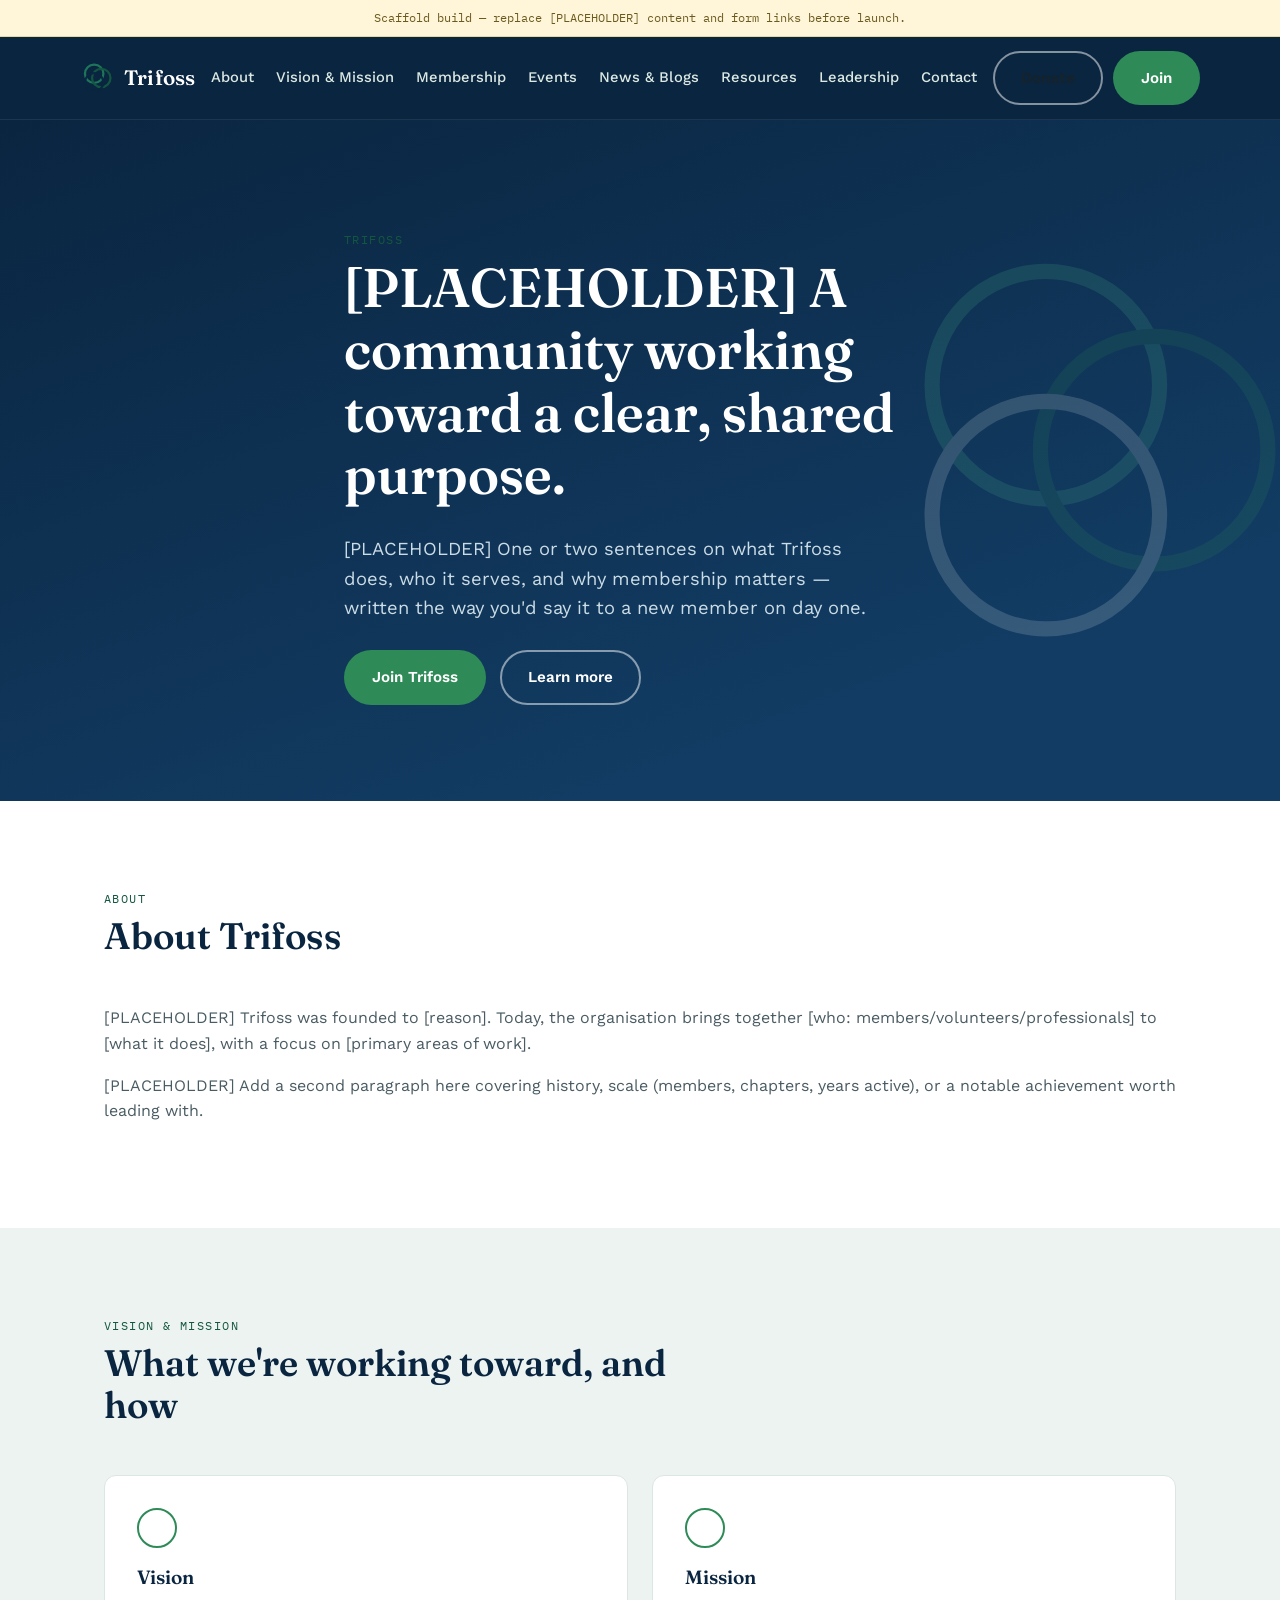
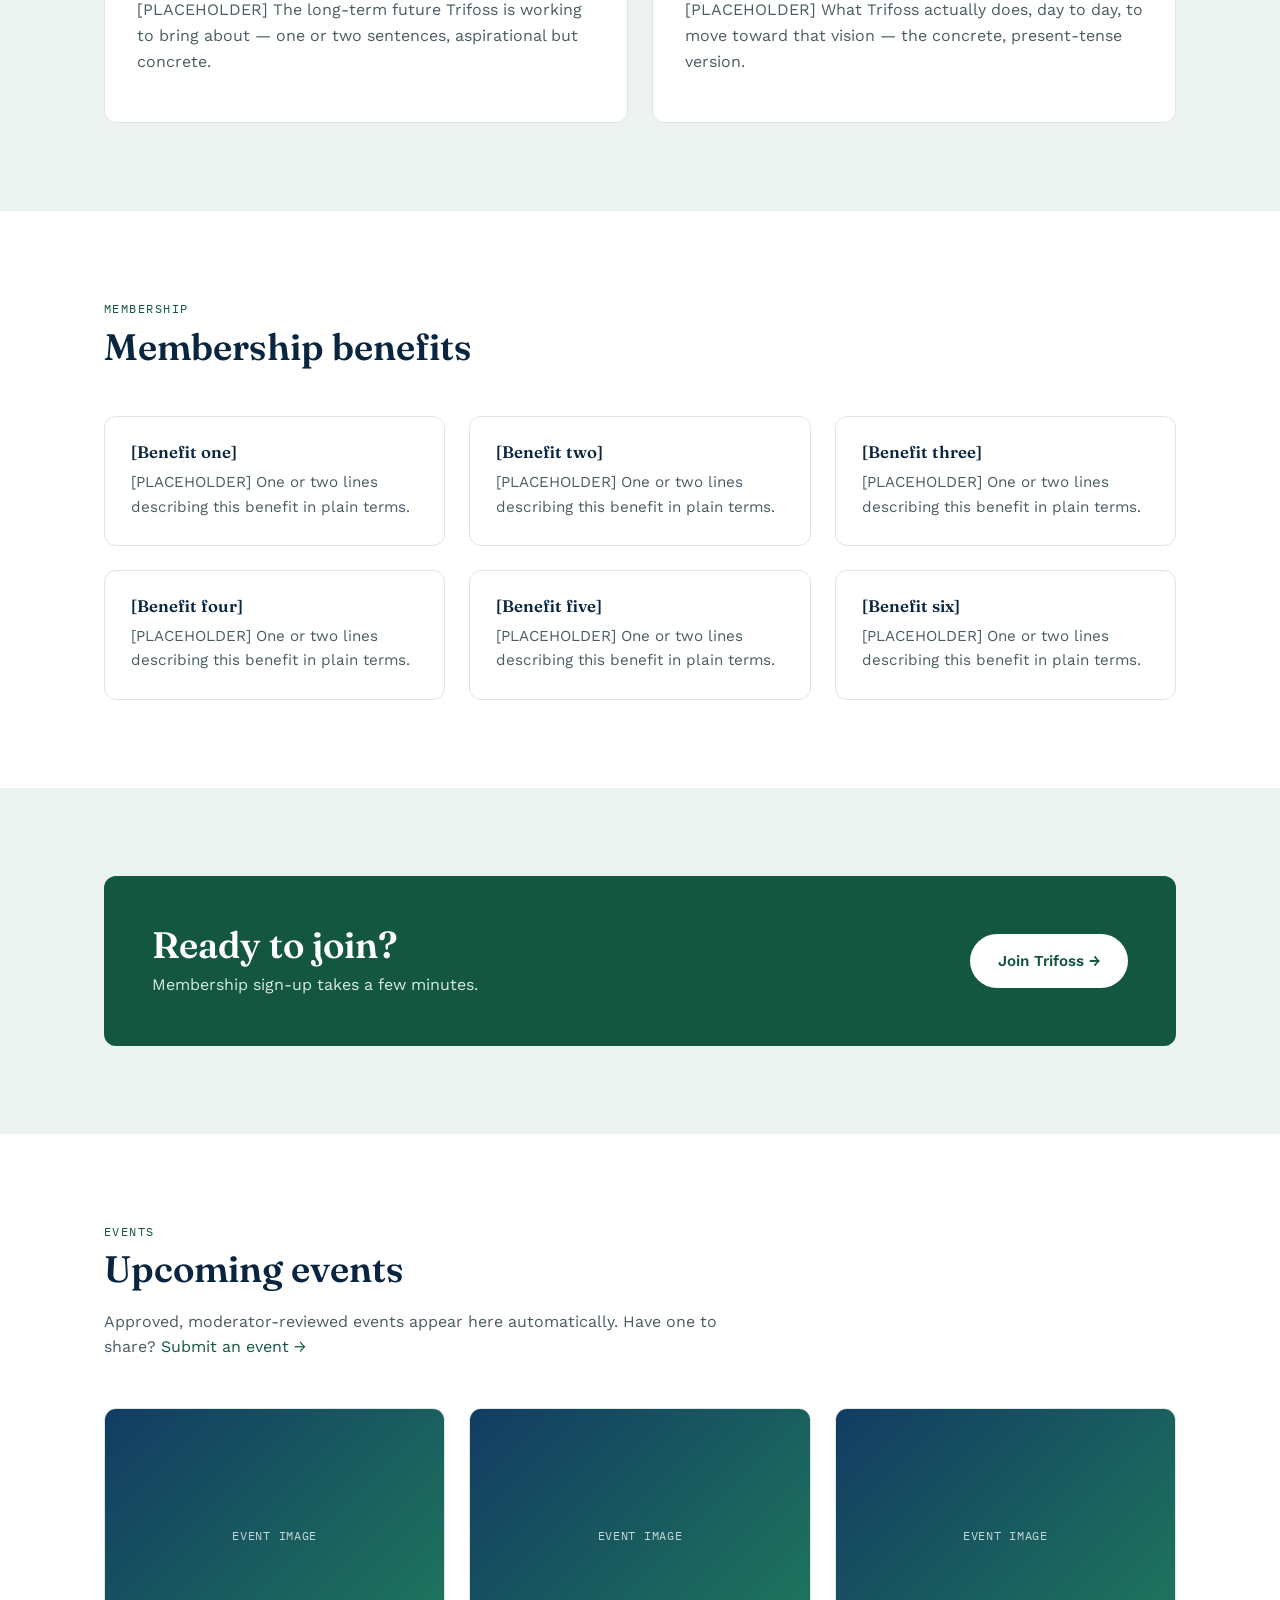
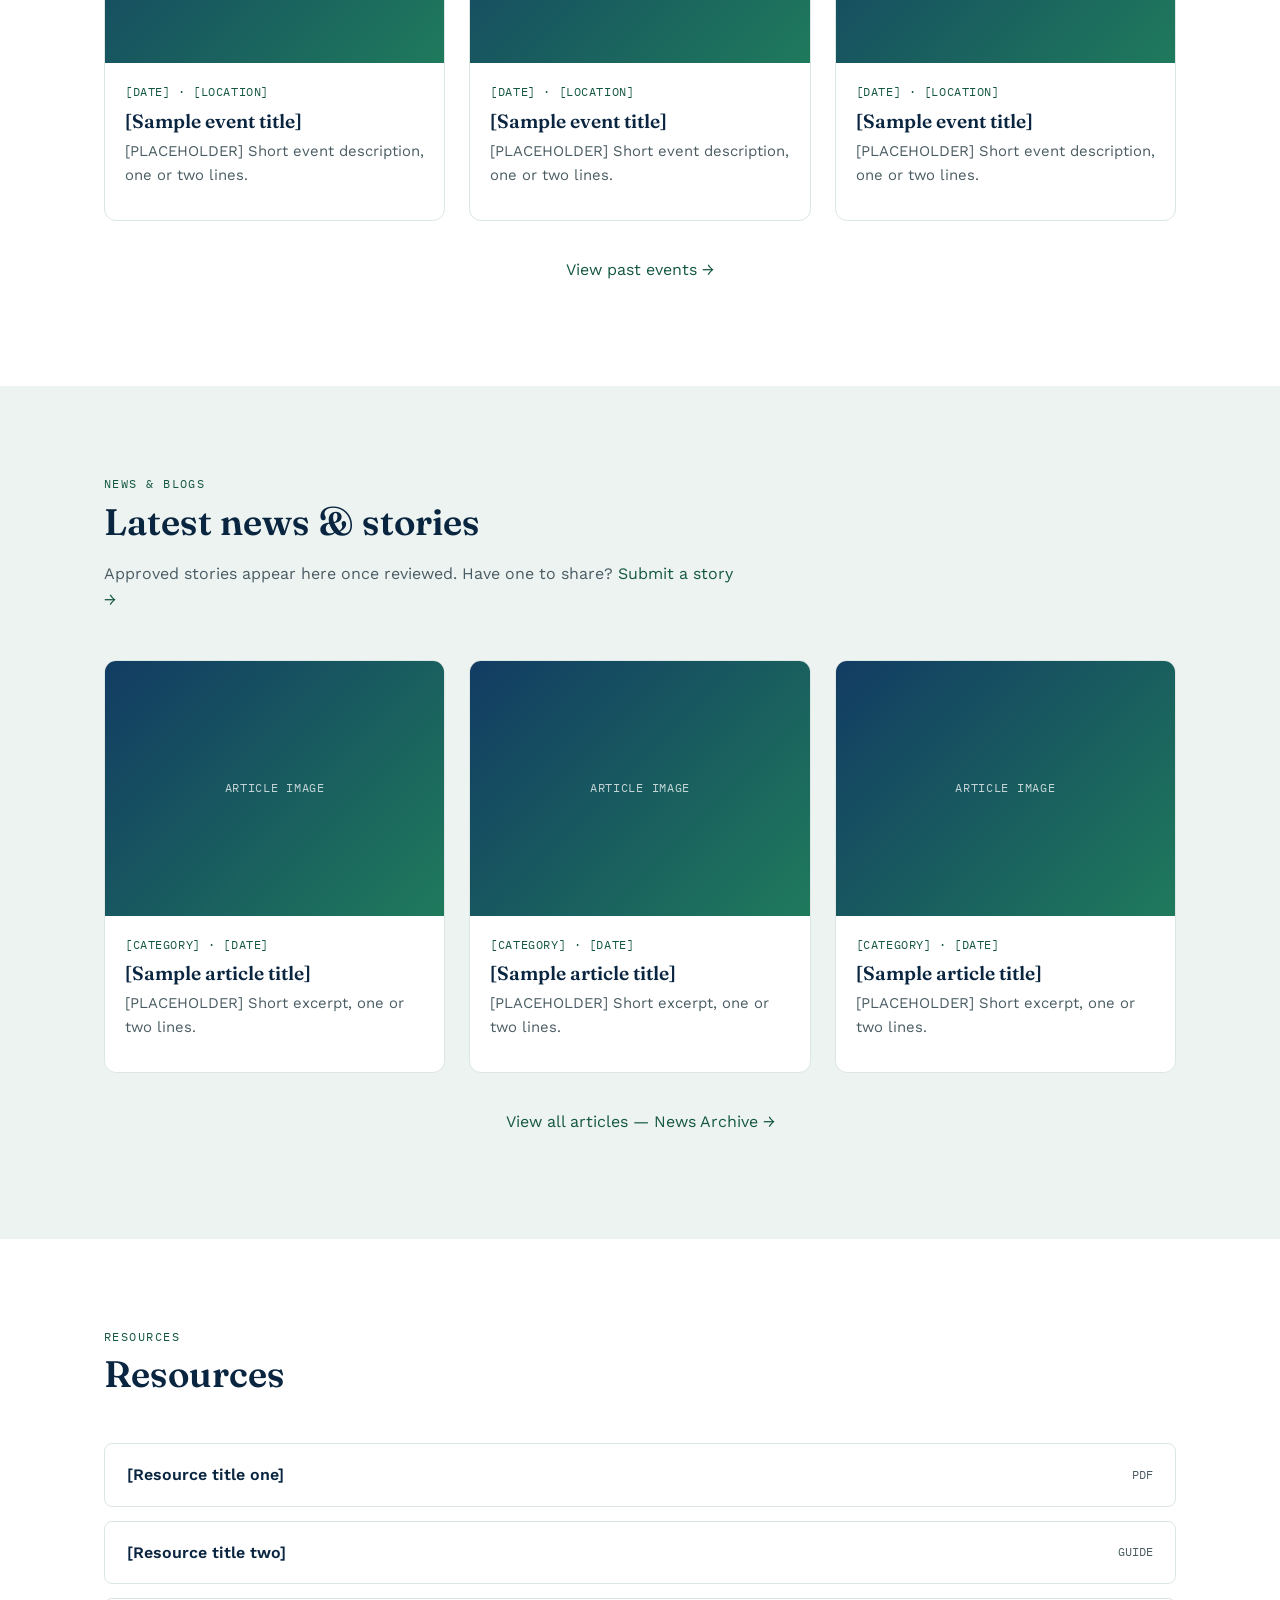
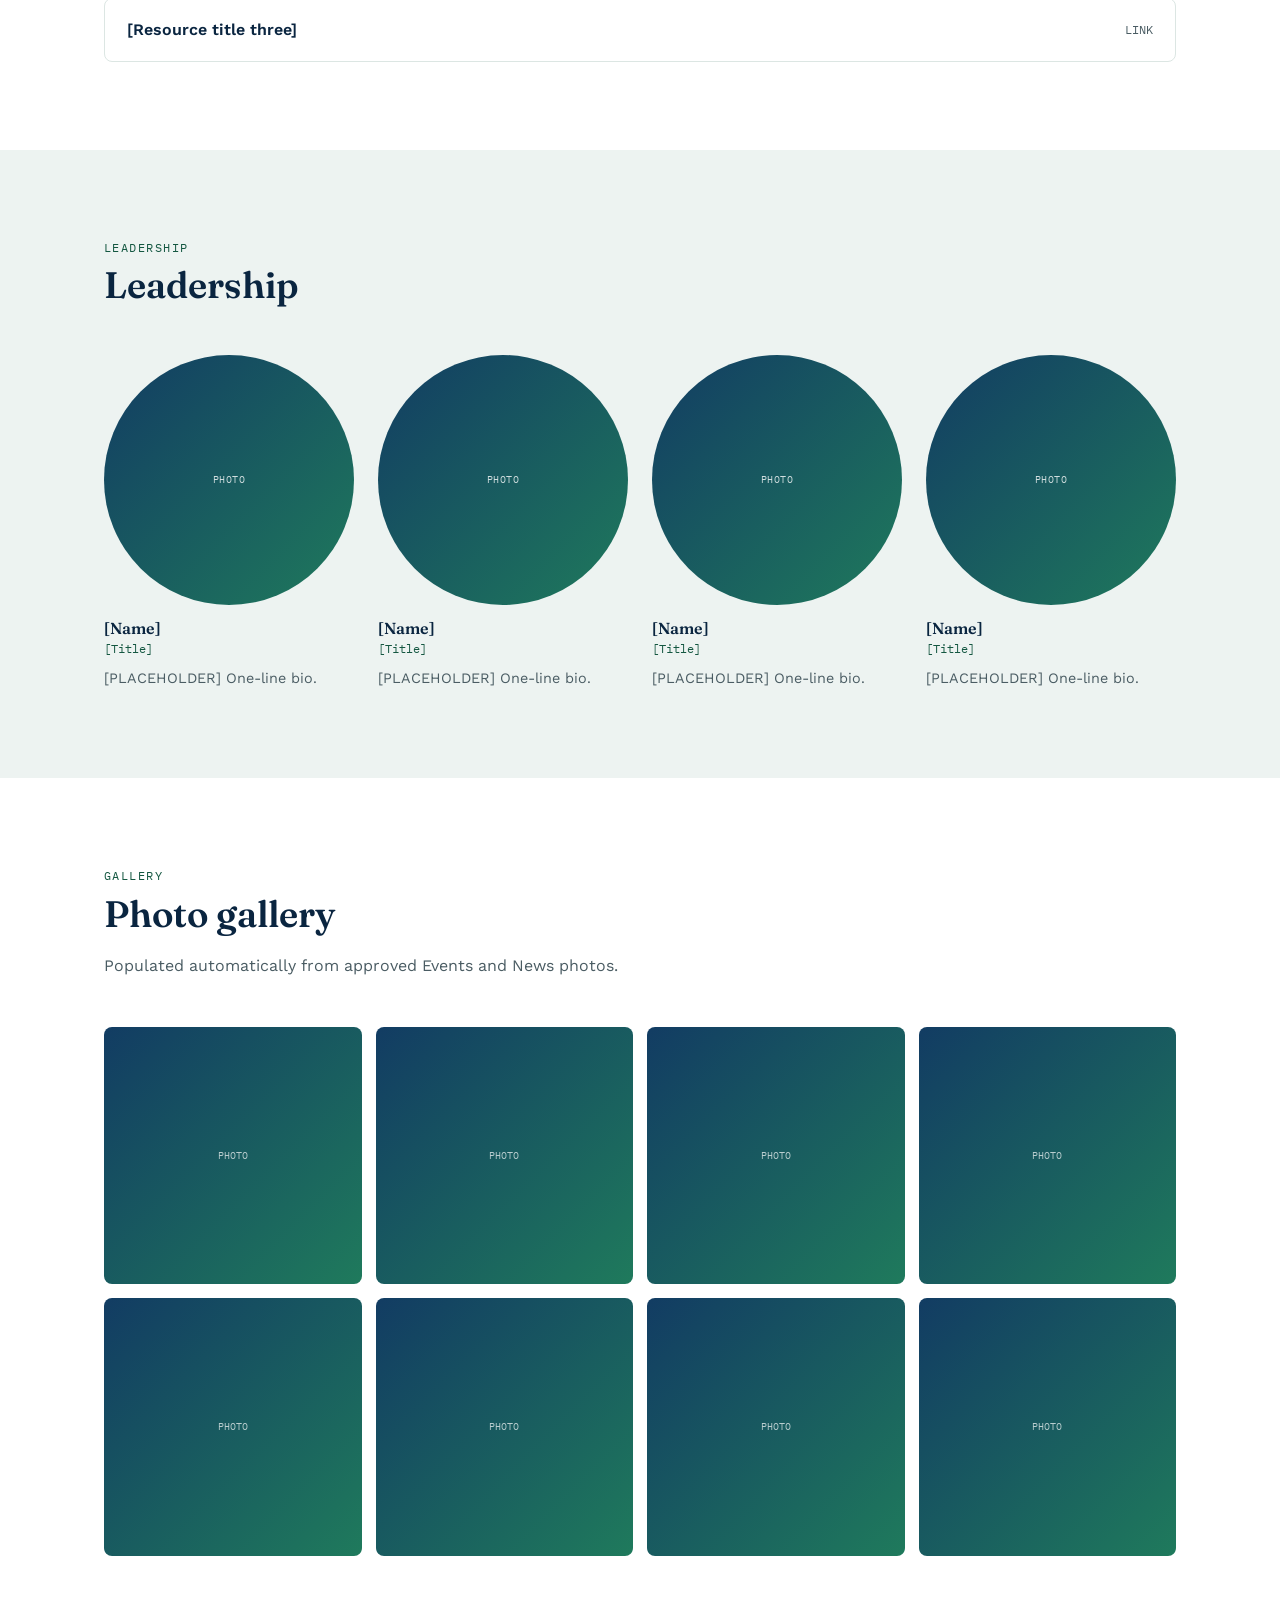
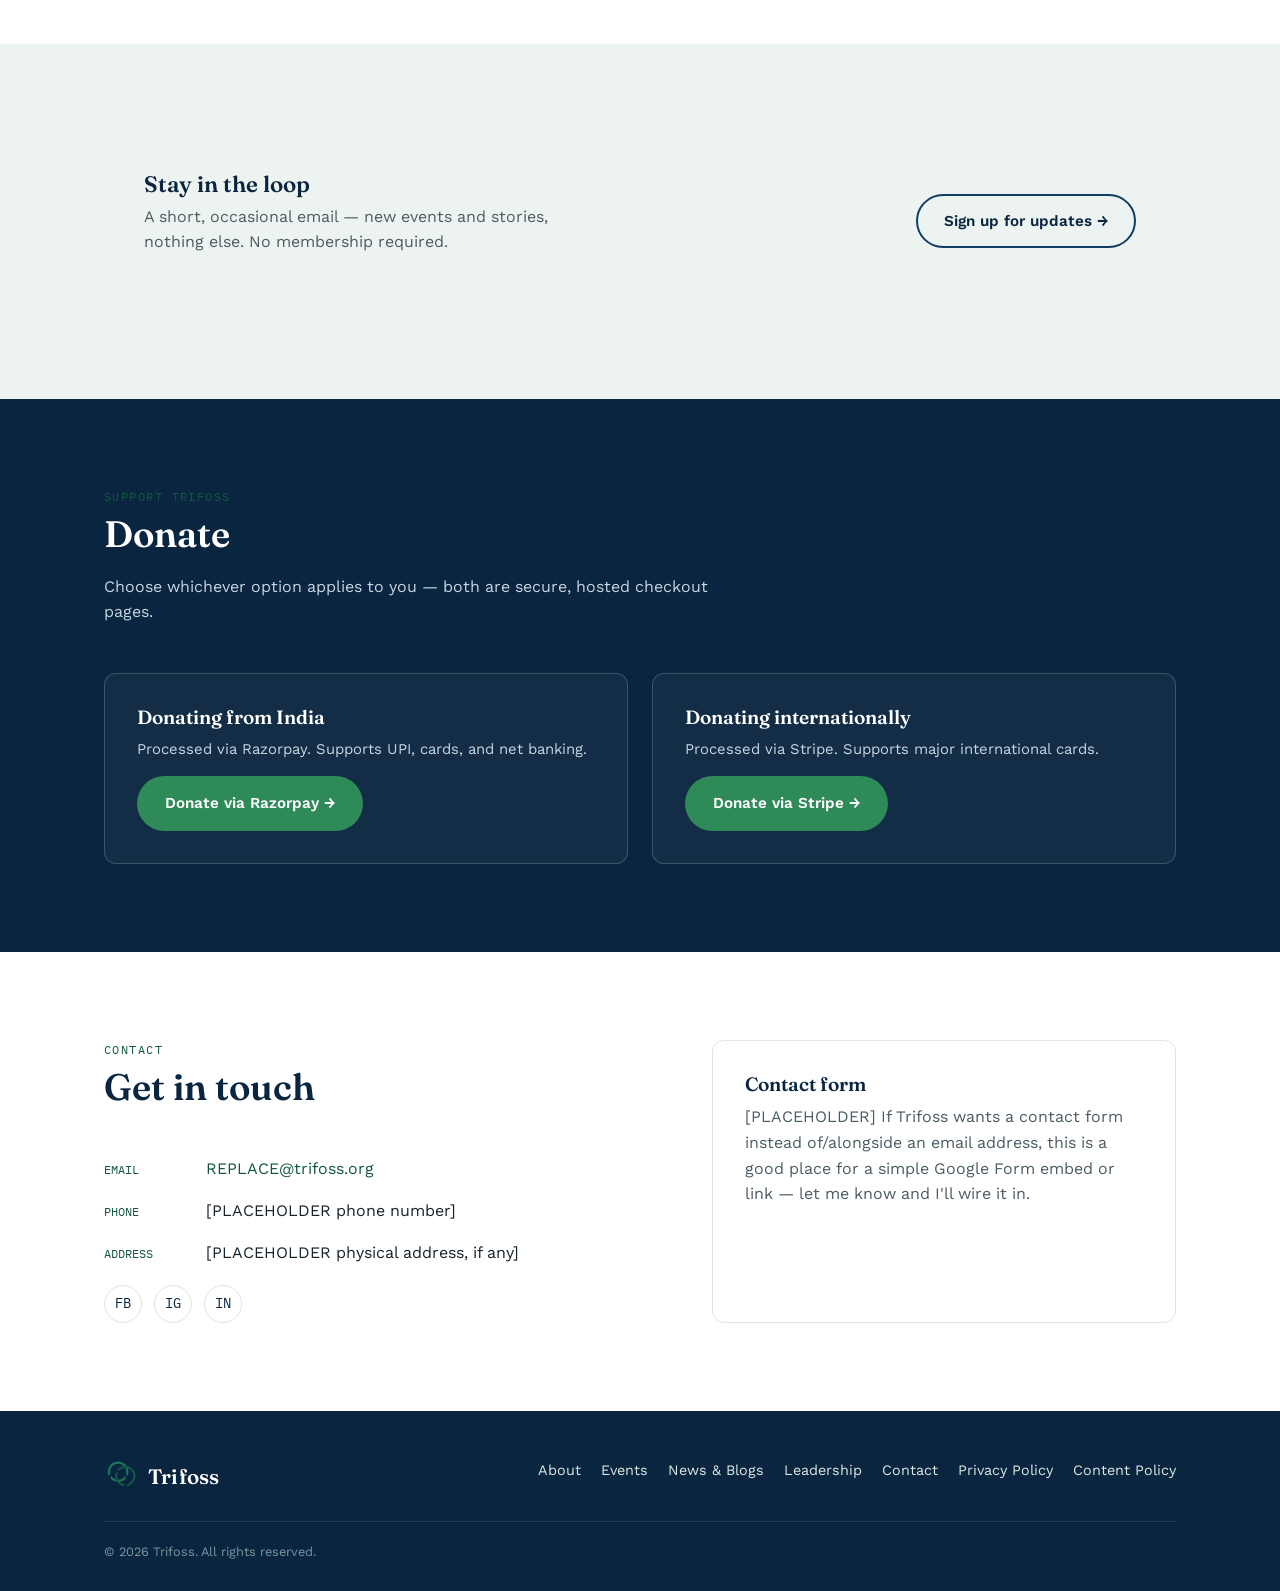
==== index.html @ d10b6954 "Wire up real Google Form links for Join/Events/News/Newsletter The four Forms and their backing Shee" ====
<!DOCTYPE html>
<html lang="en">
<head>
<meta charset="UTF-8">
<meta name="viewport" content="width=device-width, initial-scale=1.0">
<title>Trifoss — Home</title>
<meta name="description" content="Trifoss is a member-driven organisation working toward [PLACEHOLDER: one-line mission summary]. Join, attend events, and get involved.">

<link rel="icon" type="image/svg+xml" href="assets/images/favicon.svg">
<link rel="preconnect" href="https://fonts.googleapis.com">
<link rel="preconnect" href="https://fonts.gstatic.com" crossorigin>
<link href="https://fonts.googleapis.com/css2?family=Fraunces:wght@400;600;700&family=Work+Sans:wght@400;500;600;700&family=IBM+Plex+Mono:wght@400;500&display=swap" rel="stylesheet">
<link rel="stylesheet" href="assets/css/styles.css">
</head>
<body>

<!-- This banner is only here during setup so editors can find the site quickly.
     Delete this <div> once real content/links replace the placeholders below. -->
<div class="build-note">Scaffold build — replace [PLACEHOLDER] content and form links before launch.</div>

<header class="site-header">
  <div class="wrap nav-inner">
    <a class="brand" href="#top">
      <img src="assets/images/logo.svg" alt="Trifoss emblem">
      <span>Trifoss</span>
    </a>

    <nav class="primary-nav" aria-label="Primary">
      <a href="#about">About</a>
      <a href="#vision-mission">Vision &amp; Mission</a>
      <a href="#benefits">Membership</a>
      <a href="#events">Events</a>
      <a href="#news">News &amp; Blogs</a>
      <a href="#resources">Resources</a>
      <a href="#leadership">Leadership</a>
      <a href="#contact">Contact</a>
    </nav>

    <div class="nav-ctas">
      <a class="btn btn-ghost" href="#donate">Donate</a>
      <!-- TODO: replace with real Google Form ABC1 link -->
      <a class="btn btn-primary" href="https://docs.google.com/forms/d/e/1FAIpQLScaWC2ee8tPj2reZBmIT4e-wrBkne_exa68A2llbVoh8Q8fHA/viewform" target="_blank" rel="noopener">Join</a>
      <button class="nav-toggle" aria-label="Toggle menu" aria-expanded="false">&#9776;</button>
    </div>
  </div>
</header>

<main id="top">

  <!-- ================= HERO ================= -->
  <section class="hero">
    <svg class="hero-emblem" viewBox="0 0 48 48" xmlns="http://www.w3.org/2000/svg">
      <circle cx="19" cy="17" r="10.5" fill="none" stroke="#4FBF8B" stroke-width="1.4"/>
      <circle cx="29" cy="23" r="10.5" fill="none" stroke="#2E8B57" stroke-width="1.4"/>
      <circle cx="19" cy="29" r="10.5" fill="none" stroke="#EDF3F1" stroke-width="1.4"/>
    </svg>
    <div class="wrap hero-inner">
      <span class="eyebrow">Trifoss</span>
      <!-- TODO: replace with real mission-driven headline -->
      <h1>[PLACEHOLDER] A community working toward a clear, shared purpose.</h1>
      <p class="lede">[PLACEHOLDER] One or two sentences on what Trifoss does, who it serves, and why membership matters — written the way you'd say it to a new member on day one.</p>
      <div class="hero-ctas">
        <a class="btn btn-primary" href="https://docs.google.com/forms/d/e/1FAIpQLScaWC2ee8tPj2reZBmIT4e-wrBkne_exa68A2llbVoh8Q8fHA/viewform" target="_blank" rel="noopener">Join Trifoss</a>
        <a class="btn btn-ghost" href="#about">Learn more</a>
      </div>
    </div>
  </section>

  <!-- ================= ABOUT ================= -->
  <section id="about">
    <div class="wrap">
      <div class="section-head">
        <span class="eyebrow">About</span>
        <h2>About Trifoss</h2>
      </div>
      <!-- TODO: replace with real About copy (2–4 paragraphs) -->
      <p>[PLACEHOLDER] Trifoss was founded to [reason]. Today, the organisation brings together [who: members/volunteers/professionals] to [what it does], with a focus on [primary areas of work].</p>
      <p>[PLACEHOLDER] Add a second paragraph here covering history, scale (members, chapters, years active), or a notable achievement worth leading with.</p>
    </div>
  </section>

  <!-- ================= VISION & MISSION ================= -->
  <section id="vision-mission" class="tone-mist">
    <div class="wrap">
      <div class="section-head">
        <span class="eyebrow">Vision &amp; Mission</span>
        <h2>What we're working toward, and how</h2>
      </div>
      <div class="split-cards">
        <div class="card">
          <div class="card-mark"></div>
          <h3>Vision</h3>
          <!-- TODO: replace with real vision statement -->
          <p>[PLACEHOLDER] The long-term future Trifoss is working to bring about — one or two sentences, aspirational but concrete.</p>
        </div>
        <div class="card">
          <div class="card-mark"></div>
          <h3>Mission</h3>
          <!-- TODO: replace with real mission statement -->
          <p>[PLACEHOLDER] What Trifoss actually does, day to day, to move toward that vision — the concrete, present-tense version.</p>
        </div>
      </div>
    </div>
  </section>

  <!-- ================= MEMBERSHIP BENEFITS ================= -->
  <section id="benefits">
    <div class="wrap">
      <div class="section-head">
        <span class="eyebrow">Membership</span>
        <h2>Membership benefits</h2>
      </div>
      <!-- TODO: replace these four with the org's real benefits -->
      <div class="benefits-grid">
        <div class="benefit-item">
          <h3>[Benefit one]</h3>
          <p>[PLACEHOLDER] One or two lines describing this benefit in plain terms.</p>
        </div>
        <div class="benefit-item">
          <h3>[Benefit two]</h3>
          <p>[PLACEHOLDER] One or two lines describing this benefit in plain terms.</p>
        </div>
        <div class="benefit-item">
          <h3>[Benefit three]</h3>
          <p>[PLACEHOLDER] One or two lines describing this benefit in plain terms.</p>
        </div>
        <div class="benefit-item">
          <h3>[Benefit four]</h3>
          <p>[PLACEHOLDER] One or two lines describing this benefit in plain terms.</p>
        </div>
        <div class="benefit-item">
          <h3>[Benefit five]</h3>
          <p>[PLACEHOLDER] One or two lines describing this benefit in plain terms.</p>
        </div>
        <div class="benefit-item">
          <h3>[Benefit six]</h3>
          <p>[PLACEHOLDER] One or two lines describing this benefit in plain terms.</p>
        </div>
      </div>
    </div>
  </section>

  <!-- ================= JOIN BANNER ================= -->
  <section class="tone-mist">
    <div class="wrap">
      <div class="join-banner">
        <div>
          <h2>Ready to join?</h2>
          <p>Membership sign-up takes a few minutes.</p>
        </div>
        <!-- TODO: replace with real Google Form ABC1 link -->
        <a class="btn btn-primary" href="https://docs.google.com/forms/d/e/1FAIpQLScaWC2ee8tPj2reZBmIT4e-wrBkne_exa68A2llbVoh8Q8fHA/viewform" target="_blank" rel="noopener">Join Trifoss →</a>
      </div>
    </div>
  </section>

  <!-- ================= EVENTS ================= -->
  <section id="events">
    <div class="wrap">
      <div class="section-head">
        <span class="eyebrow">Events</span>
        <h2>Upcoming events</h2>
        <p>Approved, moderator-reviewed events appear here automatically. Have one to share?
          <!-- TODO: replace with real Google Form ABC2 link -->
          <a href="https://docs.google.com/forms/d/e/1FAIpQLSeHAcuIgdaCUx2pg2HE9Y5-T2iT-zu6yn7jvXffrV--PZ3Wzw/viewform" target="_blank" rel="noopener">Submit an event →</a>
        </p>
      </div>

      <!-- These three tiles are placeholders. Once the moderation + build pipeline is live,
           this grid will be generated automatically from approved Sheet rows. -->
      <div class="card-grid">
        <article class="tile">
          <div class="tile-image">Event image</div>
          <div class="tile-body">
            <span class="tile-meta">[Date] · [Location]</span>
            <h3>[Sample event title]</h3>
            <p>[PLACEHOLDER] Short event description, one or two lines.</p>
          </div>
        </article>
        <article class="tile">
          <div class="tile-image">Event image</div>
          <div class="tile-body">
            <span class="tile-meta">[Date] · [Location]</span>
            <h3>[Sample event title]</h3>
            <p>[PLACEHOLDER] Short event description, one or two lines.</p>
          </div>
        </article>
        <article class="tile">
          <div class="tile-image">Event image</div>
          <div class="tile-body">
            <span class="tile-meta">[Date] · [Location]</span>
            <h3>[Sample event title]</h3>
            <p>[PLACEHOLDER] Short event description, one or two lines.</p>
          </div>
        </article>
      </div>

      <p class="section-footer-link" style="text-align: center;">
        <!-- TODO: this link becomes real once the build pipeline generates the archive page -->
        <a href="events/past-events.html">View past events →</a>
      </p>
    </div>
  </section>

  <!-- ================= NEWS & BLOGS ================= -->
  <section id="news" class="tone-mist">
    <div class="wrap">
      <div class="section-head">
        <span class="eyebrow">News &amp; Blogs</span>
        <h2>Latest news &amp; stories</h2>
        <p>Approved stories appear here once reviewed. Have one to share?
          <!-- TODO: replace with real Google Form ABC3 link -->
          <a href="https://docs.google.com/forms/d/e/1FAIpQLSeixN8uPAdDhEbSgLF8y0JpcAUPTpKf6lKBY6-9jUWh1yEDoA/viewform" target="_blank" rel="noopener">Submit a story →</a>
        </p>
      </div>

      <!-- Placeholder tiles — generated automatically once the build pipeline is live. -->
      <div class="card-grid">
        <article class="tile">
          <div class="tile-image">Article image</div>
          <div class="tile-body">
            <span class="tile-meta">[Category] · [Date]</span>
            <h3>[Sample article title]</h3>
            <p>[PLACEHOLDER] Short excerpt, one or two lines.</p>
          </div>
        </article>
        <article class="tile">
          <div class="tile-image">Article image</div>
          <div class="tile-body">
            <span class="tile-meta">[Category] · [Date]</span>
            <h3>[Sample article title]</h3>
            <p>[PLACEHOLDER] Short excerpt, one or two lines.</p>
          </div>
        </article>
        <article class="tile">
          <div class="tile-image">Article image</div>
          <div class="tile-body">
            <span class="tile-meta">[Category] · [Date]</span>
            <h3>[Sample article title]</h3>
            <p>[PLACEHOLDER] Short excerpt, one or two lines.</p>
          </div>
        </article>
      </div>

      <p class="section-footer-link" style="text-align: center;">
        <!-- TODO: this link becomes real once the build pipeline generates the archive page -->
        <a href="news/archive.html">View all articles — News Archive →</a>
      </p>
    </div>
  </section>

  <!-- ================= RESOURCES ================= -->
  <section id="resources">
    <div class="wrap">
      <div class="section-head">
        <span class="eyebrow">Resources</span>
        <h2>Resources</h2>
      </div>
      <!-- TODO: replace with real resource links/files -->
      <ul class="resource-list">
        <li><span class="r-title">[Resource title one]</span><span class="r-type">PDF</span></li>
        <li><span class="r-title">[Resource title two]</span><span class="r-type">Guide</span></li>
        <li><span class="r-title">[Resource title three]</span><span class="r-type">Link</span></li>
      </ul>
    </div>
  </section>

  <!-- ================= LEADERSHIP ================= -->
  <section id="leadership" class="tone-mist">
    <div class="wrap">
      <div class="section-head">
        <span class="eyebrow">Leadership</span>
        <h2>Leadership</h2>
      </div>
      <!-- TODO: replace with real names, titles, bios, photos -->
      <div class="people-grid">
        <div class="person">
          <div class="person-photo">Photo</div>
          <h3>[Name]</h3>
          <span class="role">[Title]</span>
          <p>[PLACEHOLDER] One-line bio.</p>
        </div>
        <div class="person">
          <div class="person-photo">Photo</div>
          <h3>[Name]</h3>
          <span class="role">[Title]</span>
          <p>[PLACEHOLDER] One-line bio.</p>
        </div>
        <div class="person">
          <div class="person-photo">Photo</div>
          <h3>[Name]</h3>
          <span class="role">[Title]</span>
          <p>[PLACEHOLDER] One-line bio.</p>
        </div>
        <div class="person">
          <div class="person-photo">Photo</div>
          <h3>[Name]</h3>
          <span class="role">[Title]</span>
          <p>[PLACEHOLDER] One-line bio.</p>
        </div>
      </div>
    </div>
  </section>

  <!-- ================= GALLERY ================= -->
  <section id="gallery">
    <div class="wrap">
      <div class="section-head">
        <span class="eyebrow">Gallery</span>
        <h2>Photo gallery</h2>
        <p>Populated automatically from approved Events and News photos.</p>
      </div>
      <div class="gallery-grid">
        <div class="gallery-tile">Photo</div>
        <div class="gallery-tile">Photo</div>
        <div class="gallery-tile">Photo</div>
        <div class="gallery-tile">Photo</div>
        <div class="gallery-tile">Photo</div>
        <div class="gallery-tile">Photo</div>
        <div class="gallery-tile">Photo</div>
        <div class="gallery-tile">Photo</div>
      </div>
    </div>
  </section>

  <!-- ================= NEWSLETTER ================= -->
  <section class="tone-mist">
    <div class="wrap">
      <div class="newsletter-box">
        <div class="copy">
          <h2>Stay in the loop</h2>
          <p>A short, occasional email — new events and stories, nothing else. No membership required.</p>
        </div>
        <!-- TODO: replace with real newsletter Google Form link -->
        <a class="btn btn-outline-dark" href="https://docs.google.com/forms/d/e/1FAIpQLSegAnQApPgpfEfUcz9GwnuCAS2nMnRDVjIbdOLnEpG_M0UoZg/viewform" target="_blank" rel="noopener">Sign up for updates →</a>
      </div>
    </div>
  </section>

  <!-- ================= DONATE ================= -->
  <section id="donate" class="tone-navy">
    <div class="wrap">
      <div class="section-head">
        <span class="eyebrow">Support Trifoss</span>
        <h2>Donate</h2>
        <p>Choose whichever option applies to you — both are secure, hosted checkout pages.</p>
      </div>
      <div class="donate-grid">
        <div class="donate-card">
          <h3>Donating from India</h3>
          <p>Processed via Razorpay. Supports UPI, cards, and net banking.</p>
          <!-- TODO: replace with real Razorpay payment page link -->
          <a class="btn btn-primary" href="#" >Donate via Razorpay →</a>
        </div>
        <div class="donate-card">
          <h3>Donating internationally</h3>
          <p>Processed via Stripe. Supports major international cards.</p>
          <!-- TODO: replace with real Stripe payment link -->
          <a class="btn btn-primary" href="#">Donate via Stripe →</a>
        </div>
      </div>
    </div>
  </section>

  <!-- ================= CONTACT ================= -->
  <section id="contact">
    <div class="wrap contact-grid">
      <div>
        <div class="section-head">
          <span class="eyebrow">Contact</span>
          <h2>Get in touch</h2>
        </div>
        <ul class="contact-list">
          <li><span class="label">Email</span><a href="mailto:REPLACE@trifoss.org">REPLACE@trifoss.org</a></li>
          <li><span class="label">Phone</span><span>[PLACEHOLDER phone number]</span></li>
          <li><span class="label">Address</span><span>[PLACEHOLDER physical address, if any]</span></li>
        </ul>
        <div class="social-row">
          <!-- TODO: replace # with real social links -->
          <a href="#" aria-label="Facebook">FB</a>
          <a href="#" aria-label="Instagram">IG</a>
          <a href="#" aria-label="LinkedIn">IN</a>
        </div>
      </div>
      <div class="card">
        <h3>Contact form</h3>
        <p>[PLACEHOLDER] If Trifoss wants a contact form instead of/alongside an email address, this is a good place for a simple Google Form embed or link — let me know and I'll wire it in.</p>
      </div>
    </div>
  </section>

</main>

<footer class="site-footer">
  <div class="wrap">
    <div class="footer-grid">
      <div class="brand">
        <img src="assets/images/logo.svg" alt="Trifoss emblem">
        <span>Trifoss</span>
      </div>
      <div class="footer-links">
        <a href="#about">About</a>
        <a href="#events">Events</a>
        <a href="#news">News &amp; Blogs</a>
        <a href="#leadership">Leadership</a>
        <a href="#contact">Contact</a>
        <a href="privacy-policy.html">Privacy Policy</a>
        <a href="content-policy.html">Content Policy</a>
      </div>
    </div>
    <div class="footer-bottom">
      &copy; <span id="year"></span> Trifoss. All rights reserved.
    </div>
  </div>
</footer>

<script src="assets/js/main.js"></script>
<script>document.getElementById('year').textContent = new Date().getFullYear();</script>
</body>
</html>
---- assets/css/styles.css ----
/* =========================================================
   TRIFOSS — DESIGN TOKENS
   Palette: darker blues + sea green, per brand direction.
   Display face: Fraunces (serif, used with restraint)
   Body face: Work Sans
   Utility/meta face: IBM Plex Mono (dates, categories, labels)
   ========================================================= */

:root {
  /* Color */
  --navy-deep: #0A2540;
  --navy-mid: #123C63;
  --navy-line: #1E4E7A;
  --sea-green: #1F7A5C;
  --sea-green-bright: #2E8B57;
  --sea-green-deep: #145741;
  --mist: #EDF3F1;
  --paper: #FFFFFF;
  --ink: #16232A;
  --ink-soft: #4A5C63;
  --line: #DCE6E3;

  /* Type */
  --font-display: "Fraunces", Georgia, serif;
  --font-body: "Work Sans", -apple-system, BlinkMacSystemFont, "Segoe UI", sans-serif;
  --font-mono: "IBM Plex Mono", ui-monospace, Menlo, monospace;

  /* Layout */
  --max-width: 1120px;
  --radius: 12px;
  --radius-sm: 8px;
  --gap: 24px;
}

* { box-sizing: border-box; }
html { scroll-behavior: smooth; }
@media (prefers-reduced-motion: reduce) {
  html { scroll-behavior: auto; }
  * { animation: none !important; transition: none !important; }
}

body {
  margin: 0;
  font-family: var(--font-body);
  color: var(--ink);
  background: var(--paper);
  line-height: 1.6;
  font-size: 16px;
}

h1, h2, h3 {
  font-family: var(--font-display);
  font-weight: 600;
  line-height: 1.15;
  margin: 0 0 0.5em;
  color: var(--navy-deep);
}

h1 { font-size: clamp(2.2rem, 5vw, 3.4rem); }
h2 { font-size: clamp(1.6rem, 3.2vw, 2.3rem); }
h3 { font-size: 1.2rem; }

p { margin: 0 0 1em; color: var(--ink-soft); }

a { color: var(--sea-green-deep); text-decoration: none; }
a:hover { text-decoration: underline; }

a:focus-visible,
button:focus-visible,
input:focus-visible,
textarea:focus-visible {
  outline: 3px solid var(--sea-green-bright);
  outline-offset: 2px;
}

.wrap {
  max-width: var(--max-width);
  margin: 0 auto;
  padding: 0 24px;
}

.eyebrow {
  font-family: var(--font-mono);
  font-size: 0.75rem;
  letter-spacing: 0.12em;
  text-transform: uppercase;
  color: var(--sea-green-deep);
  display: block;
  margin-bottom: 0.6em;
}

section { padding: 88px 0; }
section.tone-mist { background: var(--mist); }
section.tone-navy { background: var(--navy-deep); color: var(--mist); }
section.tone-navy h2, section.tone-navy h3 { color: #FFFFFF; }
section.tone-navy p { color: #C7D6E0; }

.section-head { max-width: 640px; margin-bottom: 48px; }

/* Buttons */
.btn {
  display: inline-flex;
  align-items: center;
  gap: 8px;
  padding: 13px 26px;
  border-radius: 999px;
  font-weight: 600;
  font-size: 0.95rem;
  border: 2px solid transparent;
  cursor: pointer;
  transition: transform 0.15s ease, background 0.15s ease;
}
.btn:hover { text-decoration: none; transform: translateY(-1px); }

.btn-primary {
  background: var(--sea-green-bright);
  color: #FFFFFF;
}
.btn-primary:hover { background: var(--sea-green-deep); }

.btn-ghost {
  background: transparent;
  border-color: rgba(255,255,255,0.5);
  color: inherit;
}
.btn-ghost:hover { background: rgba(255,255,255,0.12); }

.btn-outline-dark {
  background: transparent;
  border-color: var(--navy-mid);
  color: var(--navy-deep);
}
.btn-outline-dark:hover { background: var(--navy-deep); color: #fff; }

/* =========================
   HEADER / NAV
   ========================= */
header.site-header {
  position: sticky;
  top: 0;
  z-index: 50;
  background: var(--navy-deep);
  border-bottom: 1px solid rgba(255,255,255,0.08);
}

.nav-inner {
  display: flex;
  align-items: center;
  justify-content: space-between;
  padding: 14px 0;
}

.brand {
  display: flex;
  align-items: center;
  gap: 10px;
  color: #fff;
}
.brand img { width: 34px; height: 34px; display: block; }
.brand span {
  font-family: var(--font-display);
  font-size: 1.3rem;
  font-weight: 600;
  letter-spacing: 0.01em;
}

nav.primary-nav {
  display: flex;
  align-items: center;
  gap: 22px;
}
nav.primary-nav a {
  color: #DCE9E2;
  font-size: 0.92rem;
  font-weight: 500;
}
nav.primary-nav a:hover { color: #fff; }

.nav-ctas { display: flex; gap: 10px; align-items: center; }

.nav-toggle {
  display: none;
  background: none;
  border: none;
  color: #fff;
  font-size: 1.6rem;
  cursor: pointer;
}

@media (max-width: 880px) {
  nav.primary-nav {
    position: absolute;
    top: 100%;
    left: 0;
    right: 0;
    background: var(--navy-mid);
    flex-direction: column;
    align-items: flex-start;
    padding: 18px 24px;
    gap: 14px;
    display: none;
  }
  nav.primary-nav.open { display: flex; }
  .nav-toggle { display: block; }
  .nav-ctas .btn-ghost { display: none; }
}

/* =========================
   HERO
   ========================= */
.hero {
  position: relative;
  background: linear-gradient(160deg, var(--navy-deep) 0%, var(--navy-mid) 78%);
  color: #fff;
  overflow: hidden;
  padding: 110px 0 96px;
}

.hero-emblem {
  position: absolute;
  right: -80px;
  top: 50%;
  transform: translateY(-50%);
  width: 520px;
  height: 520px;
  opacity: 0.16;
  pointer-events: none;
}

.hero-inner { position: relative; max-width: 640px; }
.hero h1 { color: #fff; }
.hero p.lede {
  font-size: 1.15rem;
  color: #CBDCE6;
  max-width: 540px;
}
.hero-ctas { display: flex; gap: 14px; margin-top: 28px; flex-wrap: wrap; }

/* =========================
   VISION / MISSION SPLIT
   ========================= */
.split-cards {
  display: grid;
  grid-template-columns: 1fr 1fr;
  gap: var(--gap);
}
@media (max-width: 720px) { .split-cards { grid-template-columns: 1fr; } }

.card {
  background: var(--paper);
  border: 1px solid var(--line);
  border-radius: var(--radius);
  padding: 32px;
}
section.tone-mist .card { background: #fff; }

.card-mark {
  width: 40px; height: 40px;
  border-radius: 50%;
  border: 2.4px solid var(--sea-green-bright);
  margin-bottom: 18px;
}

/* =========================
   BENEFITS GRID
   ========================= */
.benefits-grid {
  display: grid;
  grid-template-columns: repeat(3, 1fr);
  gap: var(--gap);
}
@media (max-width: 880px) { .benefits-grid { grid-template-columns: repeat(2, 1fr); } }
@media (max-width: 560px) { .benefits-grid { grid-template-columns: 1fr; } }

.benefit-item {
  padding: 26px;
  border-radius: var(--radius);
  background: #fff;
  border: 1px solid var(--line);
}
.benefit-item h3 { margin-bottom: 8px; font-size: 1.05rem; }
.benefit-item p { margin: 0; font-size: 0.95rem; }

/* =========================
   JOIN BANNER
   ========================= */
.join-banner {
  background: var(--sea-green-deep);
  color: #fff;
  border-radius: var(--radius);
  padding: 48px;
  display: flex;
  align-items: center;
  justify-content: space-between;
  gap: 24px;
  flex-wrap: wrap;
}
.join-banner h2 { color: #fff; margin-bottom: 6px; }
.join-banner p { color: #D7ECE2; margin: 0; }
.join-banner .btn-primary { background: #fff; color: var(--sea-green-deep); }
.join-banner .btn-primary:hover { background: var(--mist); }

/* =========================
   CARD GRID (Events / News / Leadership / Gallery)
   ========================= */
.card-grid {
  display: grid;
  grid-template-columns: repeat(3, 1fr);
  gap: var(--gap);
}
@media (max-width: 880px) { .card-grid { grid-template-columns: repeat(2, 1fr); } }
@media (max-width: 560px) { .card-grid { grid-template-columns: 1fr; } }

.tile {
  border-radius: var(--radius);
  overflow: hidden;
  background: #fff;
  border: 1px solid var(--line);
  display: flex;
  flex-direction: column;
}
.tile-image {
  aspect-ratio: 4 / 3;
  background: linear-gradient(135deg, var(--navy-mid), var(--sea-green));
  display: flex;
  align-items: center;
  justify-content: center;
  color: rgba(255,255,255,0.75);
  font-family: var(--font-mono);
  font-size: 0.72rem;
  letter-spacing: 0.06em;
  text-transform: uppercase;
  text-align: center;
  padding: 12px;
}
.tile-body { padding: 20px; }
.tile-meta {
  font-family: var(--font-mono);
  font-size: 0.72rem;
  color: var(--sea-green-deep);
  letter-spacing: 0.05em;
  text-transform: uppercase;
  margin-bottom: 8px;
  display: block;
}
.tile-body h3 { margin-bottom: 8px; }
.tile-body p { font-size: 0.93rem; margin-bottom: 12px; }

.section-footer-link { margin-top: 36px; }

/* Leadership */
.people-grid {
  display: grid;
  grid-template-columns: repeat(4, 1fr);
  gap: var(--gap);
}
@media (max-width: 880px) { .people-grid { grid-template-columns: repeat(2, 1fr); } }
@media (max-width: 480px) { .people-grid { grid-template-columns: 1fr; } }

.person-photo {
  aspect-ratio: 1;
  border-radius: 50%;
  background: linear-gradient(135deg, var(--navy-mid), var(--sea-green));
  margin-bottom: 14px;
  display: flex;
  align-items: center;
  justify-content: center;
  color: rgba(255,255,255,0.8);
  font-family: var(--font-mono);
  font-size: 0.65rem;
  text-transform: uppercase;
  letter-spacing: 0.05em;
  text-align: center;
  padding: 8px;
}
.person h3 { font-size: 1rem; margin-bottom: 2px; }
.person .role {
  font-family: var(--font-mono);
  font-size: 0.78rem;
  color: var(--sea-green-deep);
  display: block;
  margin-bottom: 8px;
}
.person p { font-size: 0.9rem; margin: 0; }

/* Resources */
.resource-list { list-style: none; padding: 0; margin: 0; display: grid; gap: 14px; }
.resource-list li {
  display: flex;
  align-items: center;
  justify-content: space-between;
  padding: 18px 22px;
  border: 1px solid var(--line);
  border-radius: var(--radius-sm);
  background: #fff;
}
.resource-list .r-title { font-weight: 600; color: var(--navy-deep); }
.resource-list .r-type {
  font-family: var(--font-mono);
  font-size: 0.72rem;
  color: var(--ink-soft);
  text-transform: uppercase;
}

/* Newsletter */
.newsletter-box {
  background: var(--mist);
  border-radius: var(--radius);
  padding: 40px;
  display: flex;
  align-items: center;
  gap: 28px;
  flex-wrap: wrap;
  justify-content: space-between;
}
.newsletter-box .copy { max-width: 420px; }
.newsletter-box h2 { font-size: 1.4rem; margin-bottom: 6px; }

/* Donate */
.donate-grid {
  display: grid;
  grid-template-columns: 1fr 1fr;
  gap: var(--gap);
}
@media (max-width: 720px) { .donate-grid { grid-template-columns: 1fr; } }

.donate-card {
  border-radius: var(--radius);
  padding: 32px;
  border: 1px solid rgba(255,255,255,0.18);
  background: rgba(255,255,255,0.04);
}
.donate-card h3 { color: #fff; }
.donate-card p { color: #C7D6E0; font-size: 0.93rem; }

/* Gallery */
.gallery-grid {
  display: grid;
  grid-template-columns: repeat(4, 1fr);
  gap: 14px;
}
@media (max-width: 720px) { .gallery-grid { grid-template-columns: repeat(2, 1fr); } }
.gallery-tile {
  aspect-ratio: 1;
  border-radius: var(--radius-sm);
  background: linear-gradient(135deg, var(--navy-mid), var(--sea-green));
  display: flex;
  align-items: center;
  justify-content: center;
  color: rgba(255,255,255,0.7);
  font-family: var(--font-mono);
  font-size: 0.62rem;
  text-transform: uppercase;
  text-align: center;
  padding: 6px;
}

/* Contact */
.contact-grid {
  display: grid;
  grid-template-columns: 1.1fr 0.9fr;
  gap: 40px;
}
@media (max-width: 780px) { .contact-grid { grid-template-columns: 1fr; } }

.contact-list { list-style: none; padding: 0; margin: 0; display: grid; gap: 16px; }
.contact-list li { display: flex; gap: 12px; align-items: baseline; }
.contact-list .label {
  font-family: var(--font-mono);
  font-size: 0.72rem;
  text-transform: uppercase;
  color: var(--sea-green-deep);
  min-width: 90px;
}

.social-row { display: flex; gap: 12px; margin-top: 20px; }
.social-row a {
  width: 38px; height: 38px;
  border-radius: 50%;
  border: 1.5px solid var(--line);
  display: flex; align-items: center; justify-content: center;
  color: var(--navy-deep);
  font-size: 0.85rem;
  font-family: var(--font-mono);
}
.social-row a:hover { background: var(--navy-deep); color: #fff; text-decoration: none; }

/* =========================
   FOOTER
   ========================= */
footer.site-footer {
  background: var(--navy-deep);
  color: #B9CBD6;
  padding: 48px 0 28px;
  font-size: 0.9rem;
}
.footer-grid {
  display: flex;
  justify-content: space-between;
  flex-wrap: wrap;
  gap: 24px;
  margin-bottom: 28px;
}
footer.site-footer a { color: #DCE9E2; }
.footer-links { display: flex; gap: 20px; flex-wrap: wrap; }
.footer-bottom {
  border-top: 1px solid rgba(255,255,255,0.1);
  padding-top: 20px;
  font-size: 0.8rem;
  color: #7E93A0;
}

/* Placeholder banner shown on the page itself so editors can spot it easily */
.build-note {
  background: #FFF6DA;
  border-bottom: 1px solid #E9D89A;
  color: #6B5A1E;
  font-family: var(--font-mono);
  font-size: 0.78rem;
  text-align: center;
  padding: 8px 12px;
}
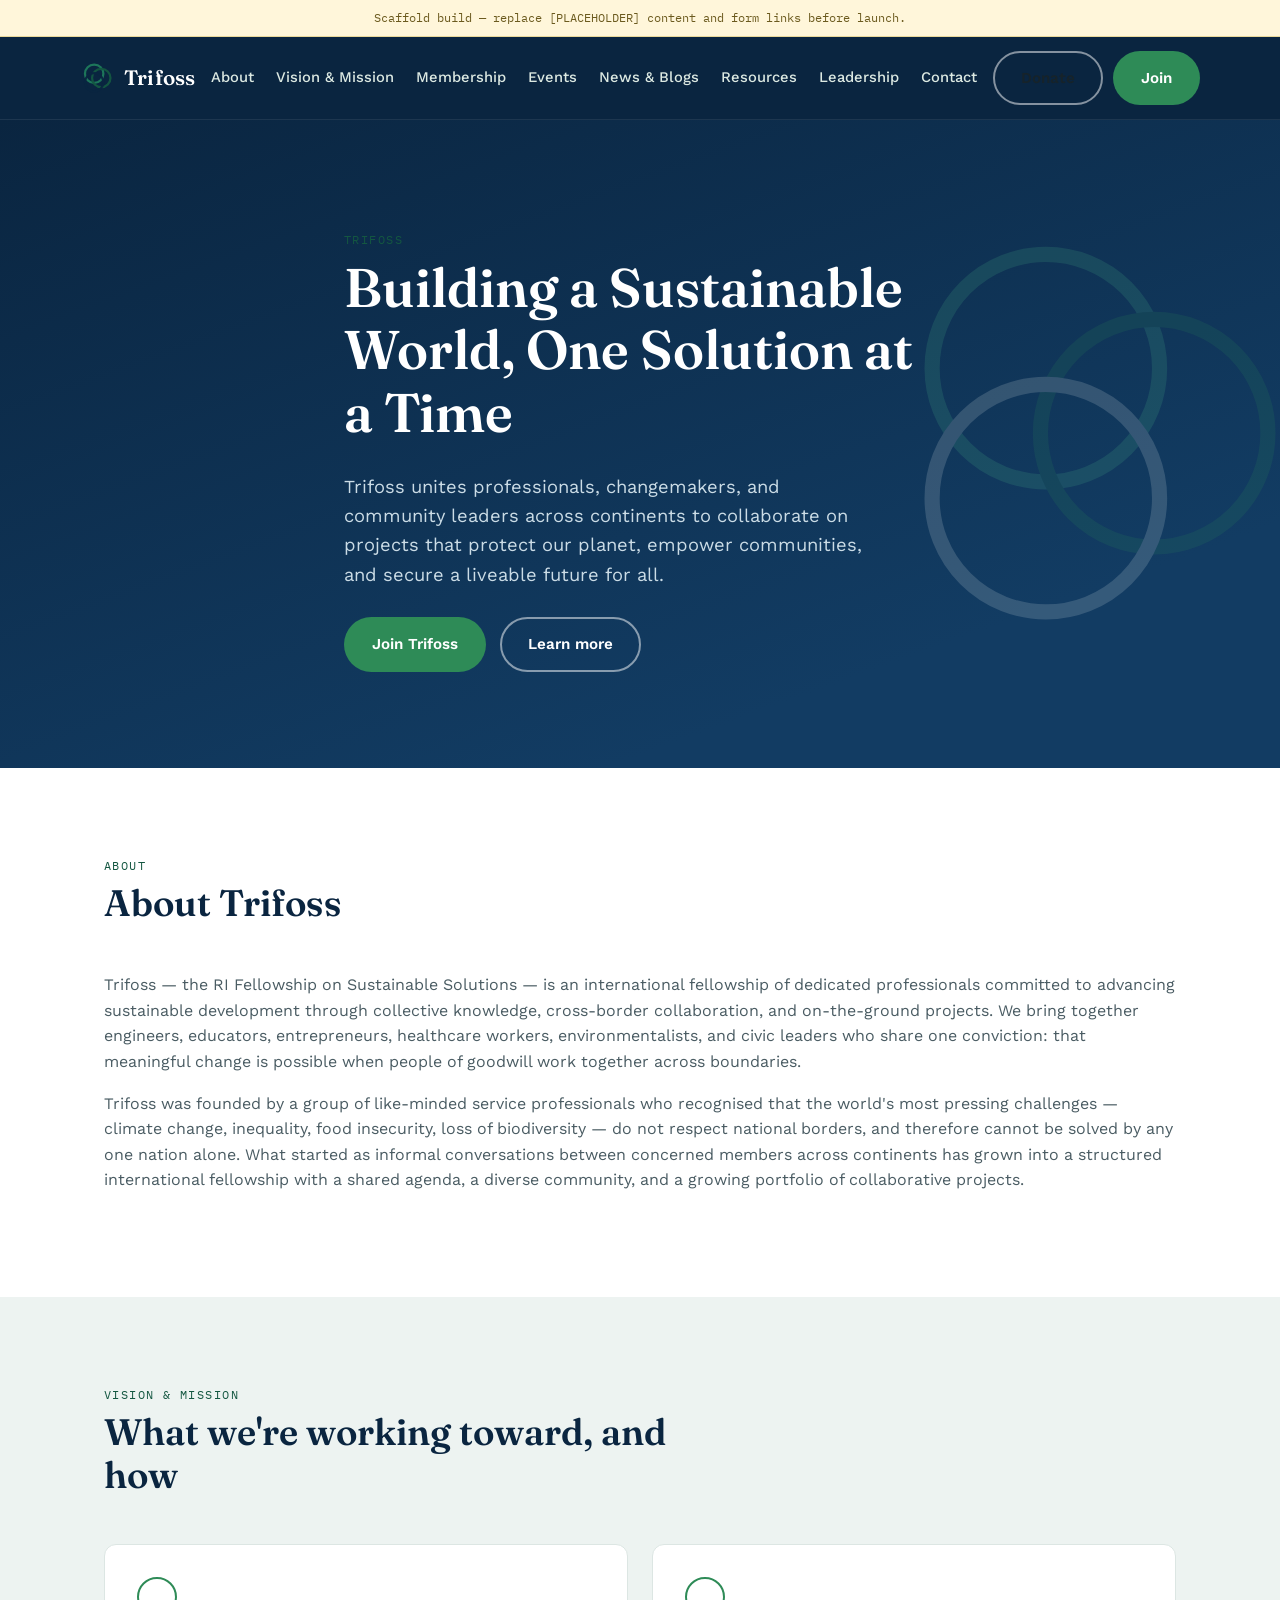
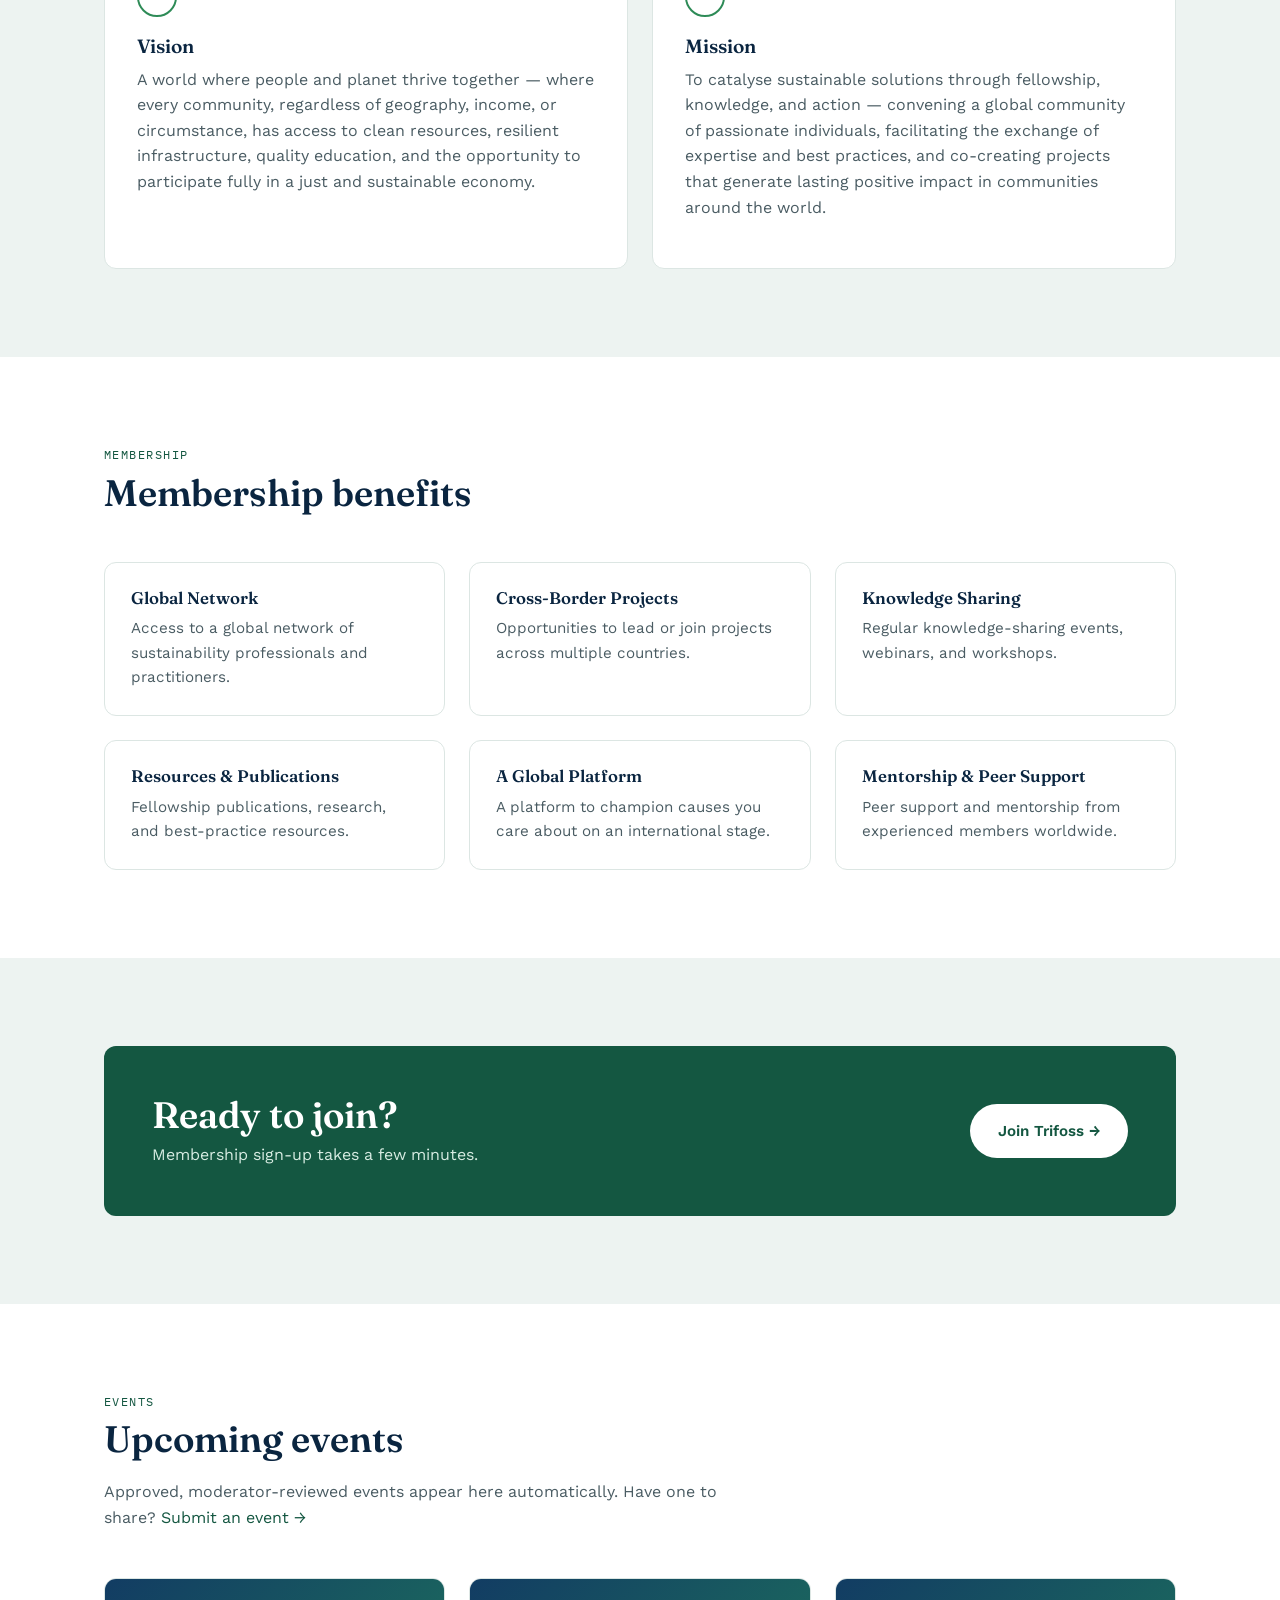
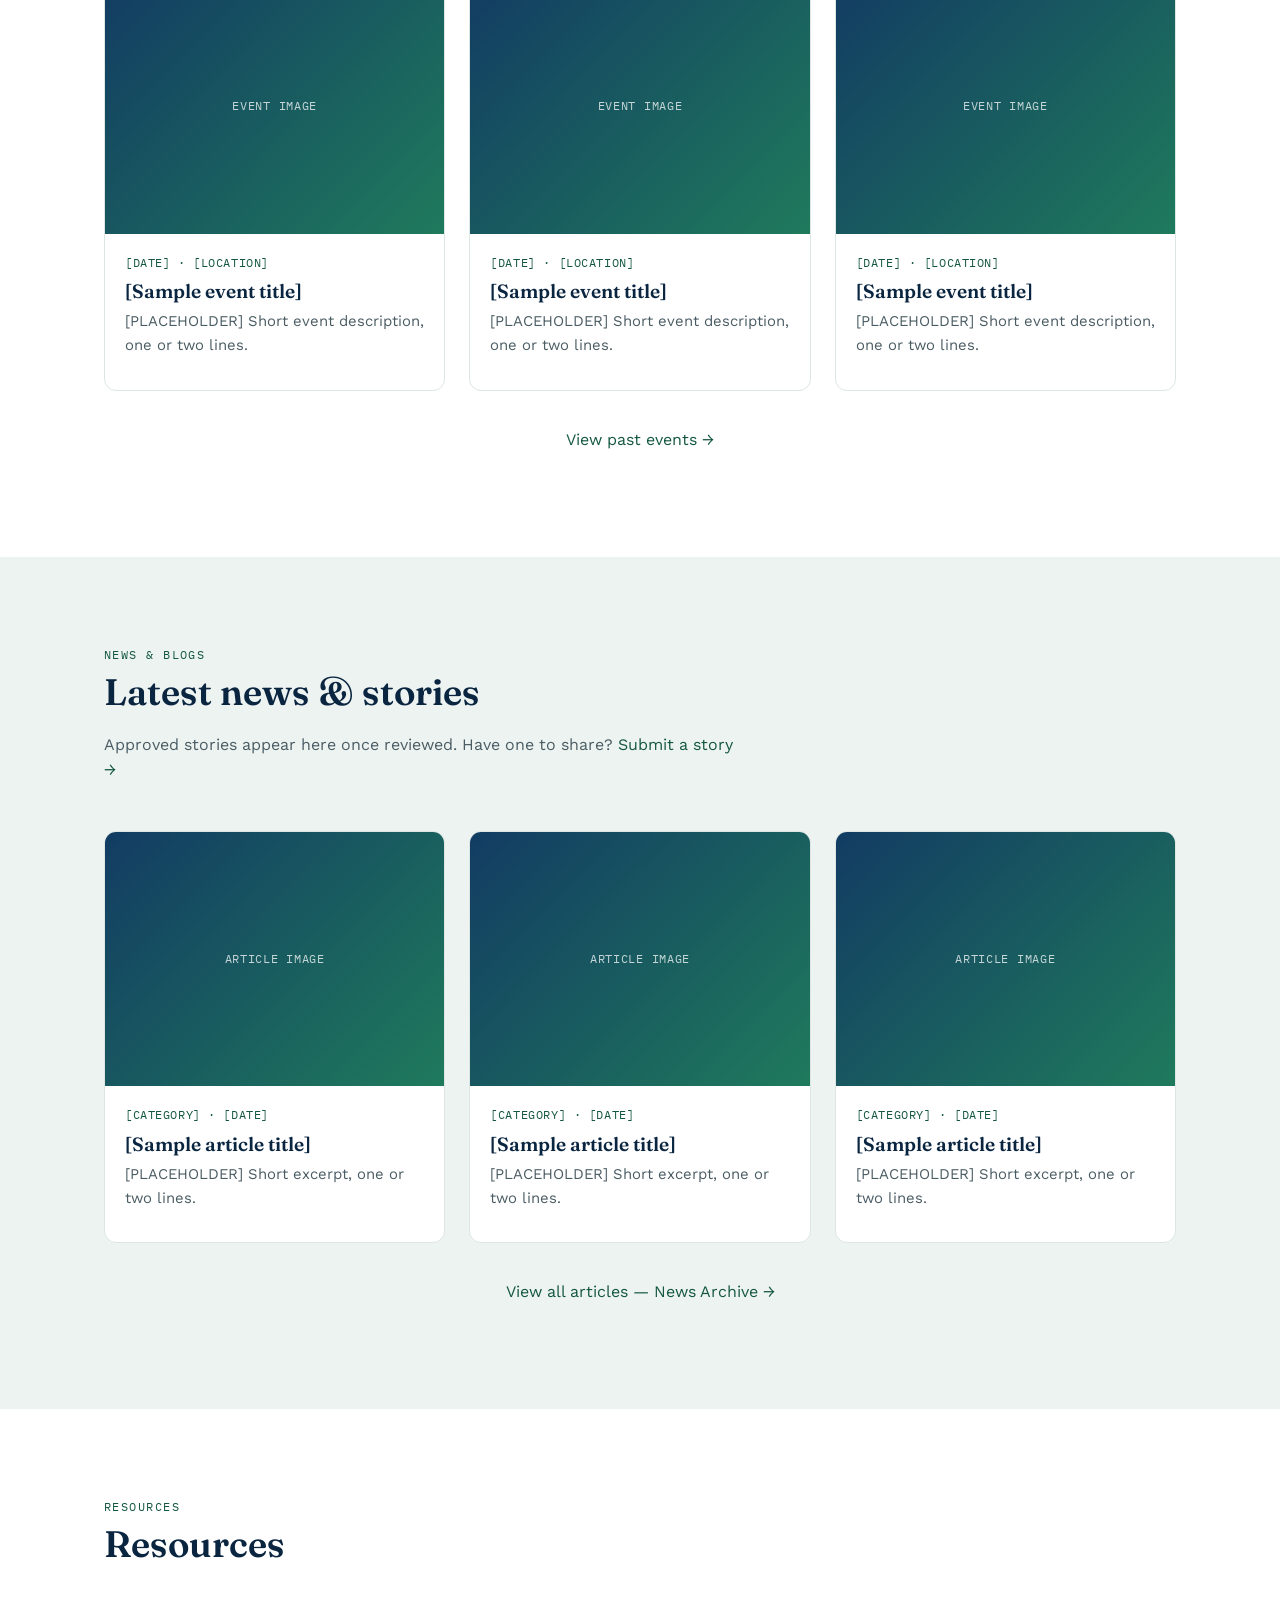
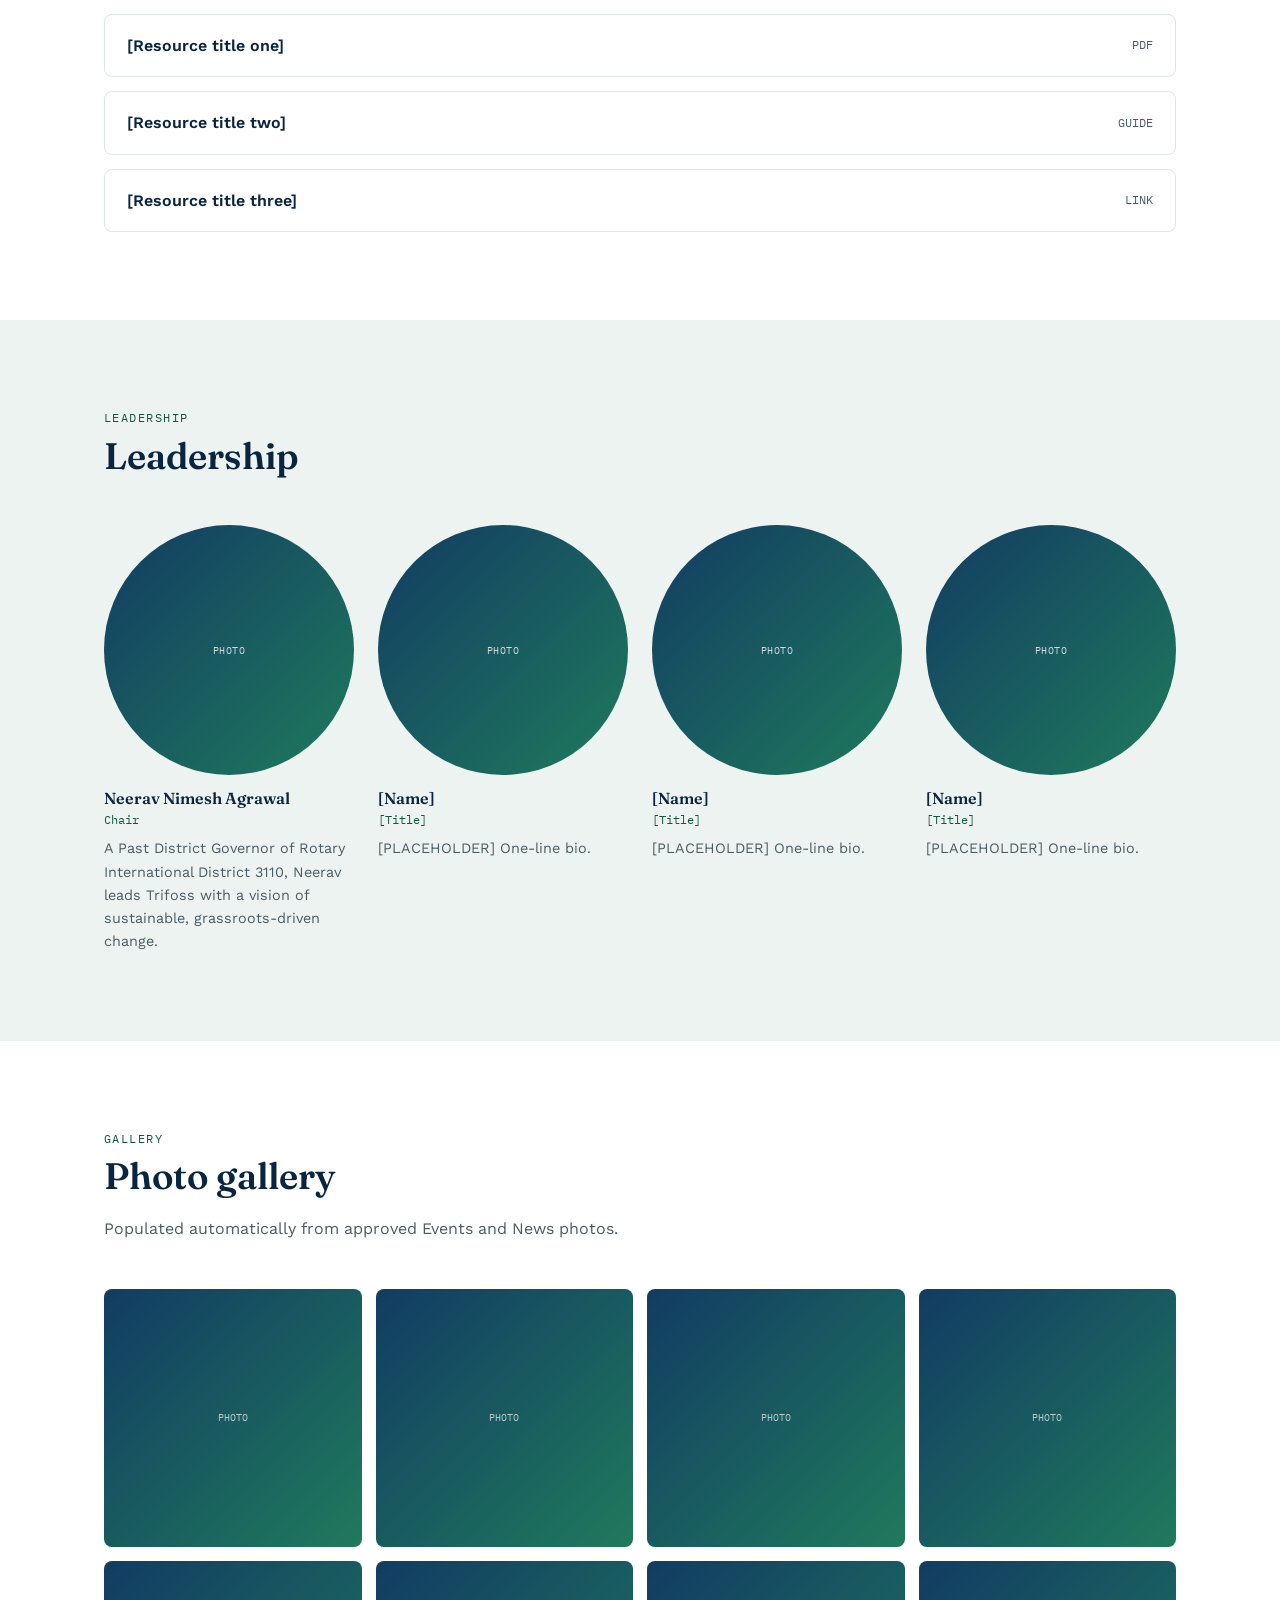
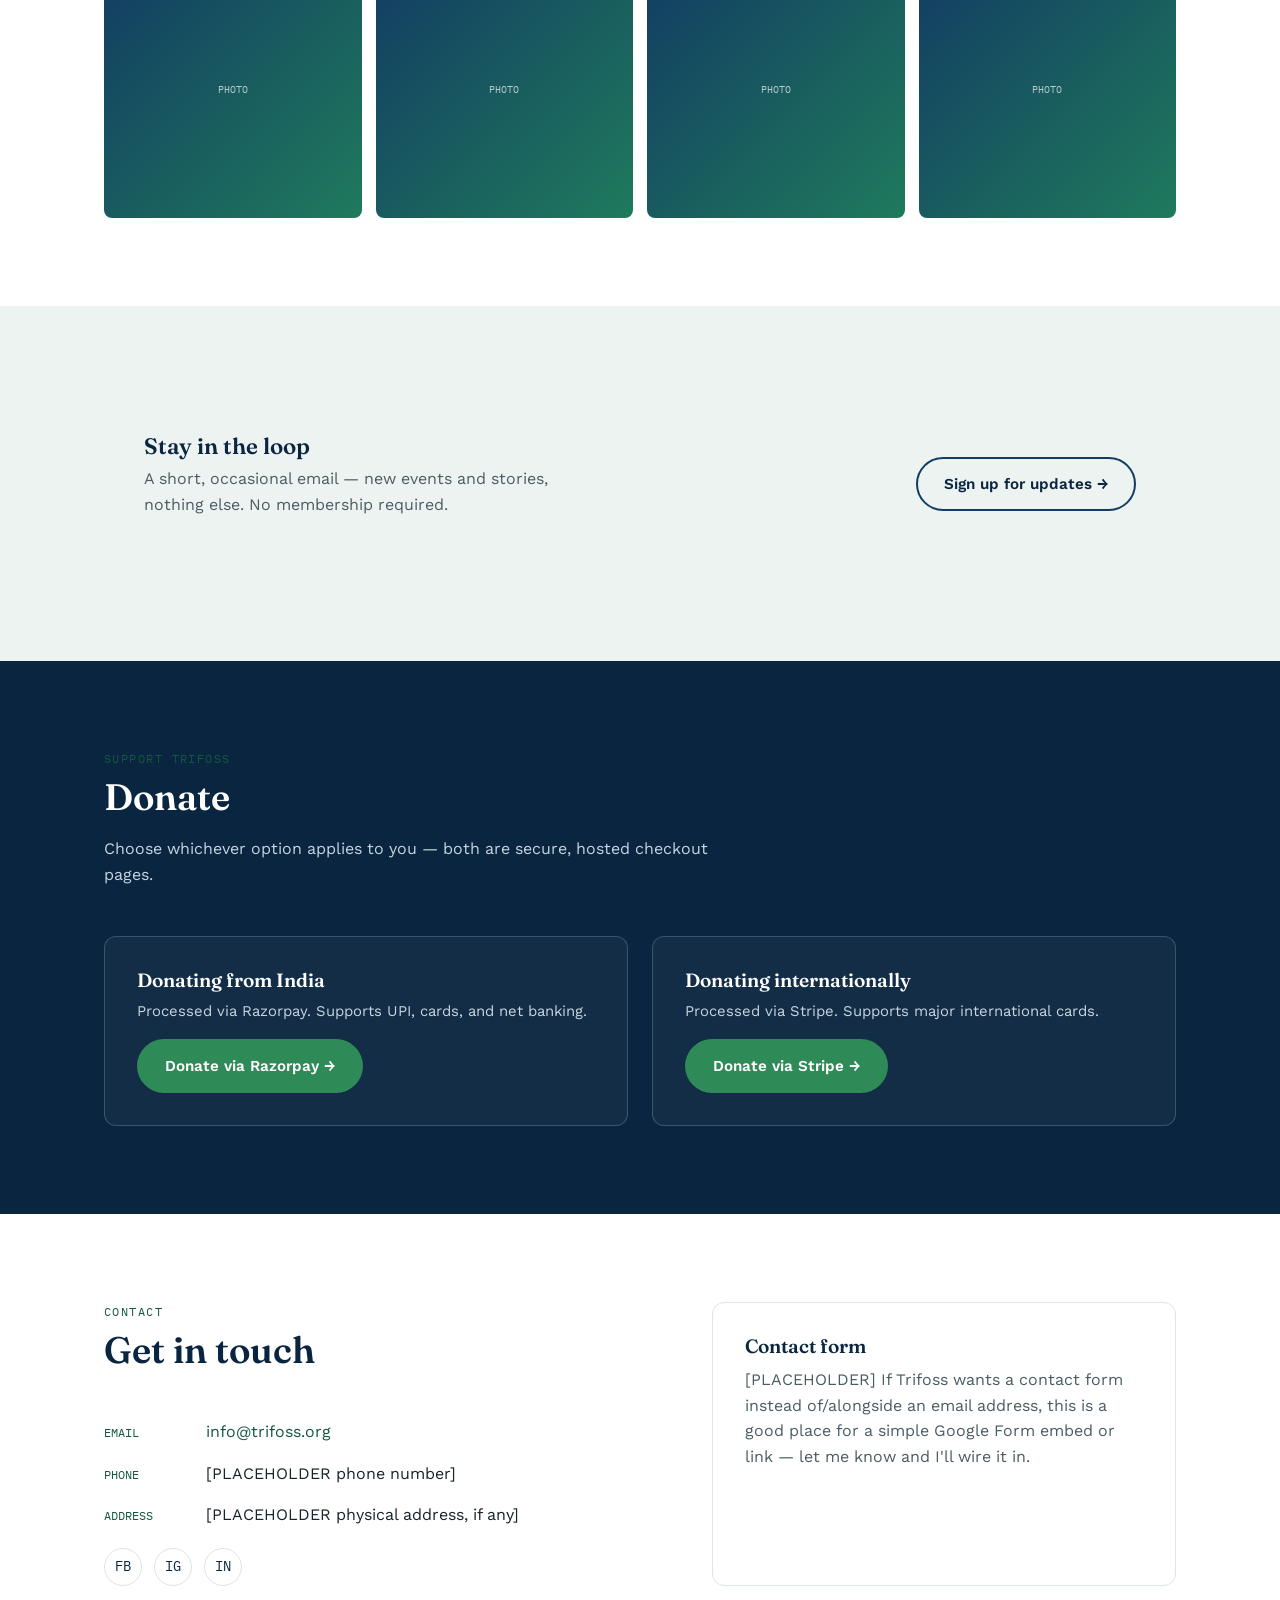
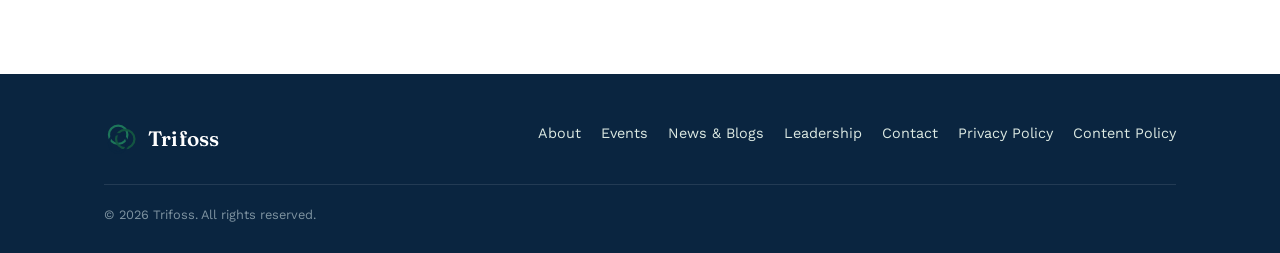
==== commit d3969a7d: "Populate About/Vision/Mission/Benefits/Leadership content Replaced placeholder copy with real conten" ====
--- a/index.html
+++ b/index.html
@@ -4,7 +4,7 @@
 <meta charset="UTF-8">
 <meta name="viewport" content="width=device-width, initial-scale=1.0">
 <title>Trifoss — Home</title>
-<meta name="description" content="Trifoss is a member-driven organisation working toward [PLACEHOLDER: one-line mission summary]. Join, attend events, and get involved.">
+<meta name="description" content="Trifoss — the RI Fellowship on Sustainable Solutions — is an international fellowship advancing sustainable development through collaboration, cross-border projects, and shared expertise. Join, attend events, and get involved.">
 
 <link rel="icon" type="image/svg+xml" href="assets/images/favicon.svg">
 <link rel="preconnect" href="https://fonts.googleapis.com">
@@ -56,9 +56,8 @@
     </svg>
     <div class="wrap hero-inner">
       <span class="eyebrow">Trifoss</span>
-      <!-- TODO: replace with real mission-driven headline -->
-      <h1>[PLACEHOLDER] A community working toward a clear, shared purpose.</h1>
-      <p class="lede">[PLACEHOLDER] One or two sentences on what Trifoss does, who it serves, and why membership matters — written the way you'd say it to a new member on day one.</p>
+      <h1>Building a Sustainable World, One Solution at a Time</h1>
+      <p class="lede">Trifoss unites professionals, changemakers, and community leaders across continents to collaborate on projects that protect our planet, empower communities, and secure a liveable future for all.</p>
       <div class="hero-ctas">
         <a class="btn btn-primary" href="https://docs.google.com/forms/d/e/1FAIpQLScaWC2ee8tPj2reZBmIT4e-wrBkne_exa68A2llbVoh8Q8fHA/viewform" target="_blank" rel="noopener">Join Trifoss</a>
         <a class="btn btn-ghost" href="#about">Learn more</a>
@@ -73,9 +72,8 @@
         <span class="eyebrow">About</span>
         <h2>About Trifoss</h2>
       </div>
-      <!-- TODO: replace with real About copy (2–4 paragraphs) -->
-      <p>[PLACEHOLDER] Trifoss was founded to [reason]. Today, the organisation brings together [who: members/volunteers/professionals] to [what it does], with a focus on [primary areas of work].</p>
-      <p>[PLACEHOLDER] Add a second paragraph here covering history, scale (members, chapters, years active), or a notable achievement worth leading with.</p>
+      <p>Trifoss — the RI Fellowship on Sustainable Solutions — is an international fellowship of dedicated professionals committed to advancing sustainable development through collective knowledge, cross-border collaboration, and on-the-ground projects. We bring together engineers, educators, entrepreneurs, healthcare workers, environmentalists, and civic leaders who share one conviction: that meaningful change is possible when people of goodwill work together across boundaries.</p>
+      <p>Trifoss was founded by a group of like-minded service professionals who recognised that the world's most pressing challenges — climate change, inequality, food insecurity, loss of biodiversity — do not respect national borders, and therefore cannot be solved by any one nation alone. What started as informal conversations between concerned members across continents has grown into a structured international fellowship with a shared agenda, a diverse community, and a growing portfolio of collaborative projects.</p>
     </div>
   </section>
 
@@ -90,14 +88,12 @@
         <div class="card">
           <div class="card-mark"></div>
           <h3>Vision</h3>
-          <!-- TODO: replace with real vision statement -->
-          <p>[PLACEHOLDER] The long-term future Trifoss is working to bring about — one or two sentences, aspirational but concrete.</p>
+          <p>A world where people and planet thrive together — where every community, regardless of geography, income, or circumstance, has access to clean resources, resilient infrastructure, quality education, and the opportunity to participate fully in a just and sustainable economy.</p>
         </div>
         <div class="card">
           <div class="card-mark"></div>
           <h3>Mission</h3>
-          <!-- TODO: replace with real mission statement -->
-          <p>[PLACEHOLDER] What Trifoss actually does, day to day, to move toward that vision — the concrete, present-tense version.</p>
+          <p>To catalyse sustainable solutions through fellowship, knowledge, and action — convening a global community of passionate individuals, facilitating the exchange of expertise and best practices, and co-creating projects that generate lasting positive impact in communities around the world.</p>
         </div>
       </div>
     </div>
@@ -110,31 +106,30 @@
         <span class="eyebrow">Membership</span>
         <h2>Membership benefits</h2>
       </div>
-      <!-- TODO: replace these four with the org's real benefits -->
       <div class="benefits-grid">
         <div class="benefit-item">
-          <h3>[Benefit one]</h3>
-          <p>[PLACEHOLDER] One or two lines describing this benefit in plain terms.</p>
-        </div>
-        <div class="benefit-item">
-          <h3>[Benefit two]</h3>
-          <p>[PLACEHOLDER] One or two lines describing this benefit in plain terms.</p>
-        </div>
-        <div class="benefit-item">
-          <h3>[Benefit three]</h3>
-          <p>[PLACEHOLDER] One or two lines describing this benefit in plain terms.</p>
-        </div>
-        <div class="benefit-item">
-          <h3>[Benefit four]</h3>
-          <p>[PLACEHOLDER] One or two lines describing this benefit in plain terms.</p>
-        </div>
-        <div class="benefit-item">
-          <h3>[Benefit five]</h3>
-          <p>[PLACEHOLDER] One or two lines describing this benefit in plain terms.</p>
-        </div>
-        <div class="benefit-item">
-          <h3>[Benefit six]</h3>
-          <p>[PLACEHOLDER] One or two lines describing this benefit in plain terms.</p>
+          <h3>Global Network</h3>
+          <p>Access to a global network of sustainability professionals and practitioners.</p>
+        </div>
+        <div class="benefit-item">
+          <h3>Cross-Border Projects</h3>
+          <p>Opportunities to lead or join projects across multiple countries.</p>
+        </div>
+        <div class="benefit-item">
+          <h3>Knowledge Sharing</h3>
+          <p>Regular knowledge-sharing events, webinars, and workshops.</p>
+        </div>
+        <div class="benefit-item">
+          <h3>Resources &amp; Publications</h3>
+          <p>Fellowship publications, research, and best-practice resources.</p>
+        </div>
+        <div class="benefit-item">
+          <h3>A Global Platform</h3>
+          <p>A platform to champion causes you care about on an international stage.</p>
+        </div>
+        <div class="benefit-item">
+          <h3>Mentorship &amp; Peer Support</h3>
+          <p>Peer support and mentorship from experienced members worldwide.</p>
         </div>
       </div>
     </div>
@@ -276,9 +271,9 @@
       <div class="people-grid">
         <div class="person">
           <div class="person-photo">Photo</div>
-          <h3>[Name]</h3>
-          <span class="role">[Title]</span>
-          <p>[PLACEHOLDER] One-line bio.</p>
+          <h3>Neerav Nimesh Agrawal</h3>
+          <span class="role">Chair</span>
+          <p>A Past District Governor of Rotary International District 3110, Neerav leads Trifoss with a vision of sustainable, grassroots-driven change.</p>
         </div>
         <div class="person">
           <div class="person-photo">Photo</div>
@@ -371,7 +366,7 @@
           <h2>Get in touch</h2>
         </div>
         <ul class="contact-list">
-          <li><span class="label">Email</span><a href="mailto:REPLACE@trifoss.org">REPLACE@trifoss.org</a></li>
+          <li><span class="label">Email</span><a href="mailto:info@trifoss.org">info@trifoss.org</a></li>
           <li><span class="label">Phone</span><span>[PLACEHOLDER phone number]</span></li>
           <li><span class="label">Address</span><span>[PLACEHOLDER physical address, if any]</span></li>
         </ul>
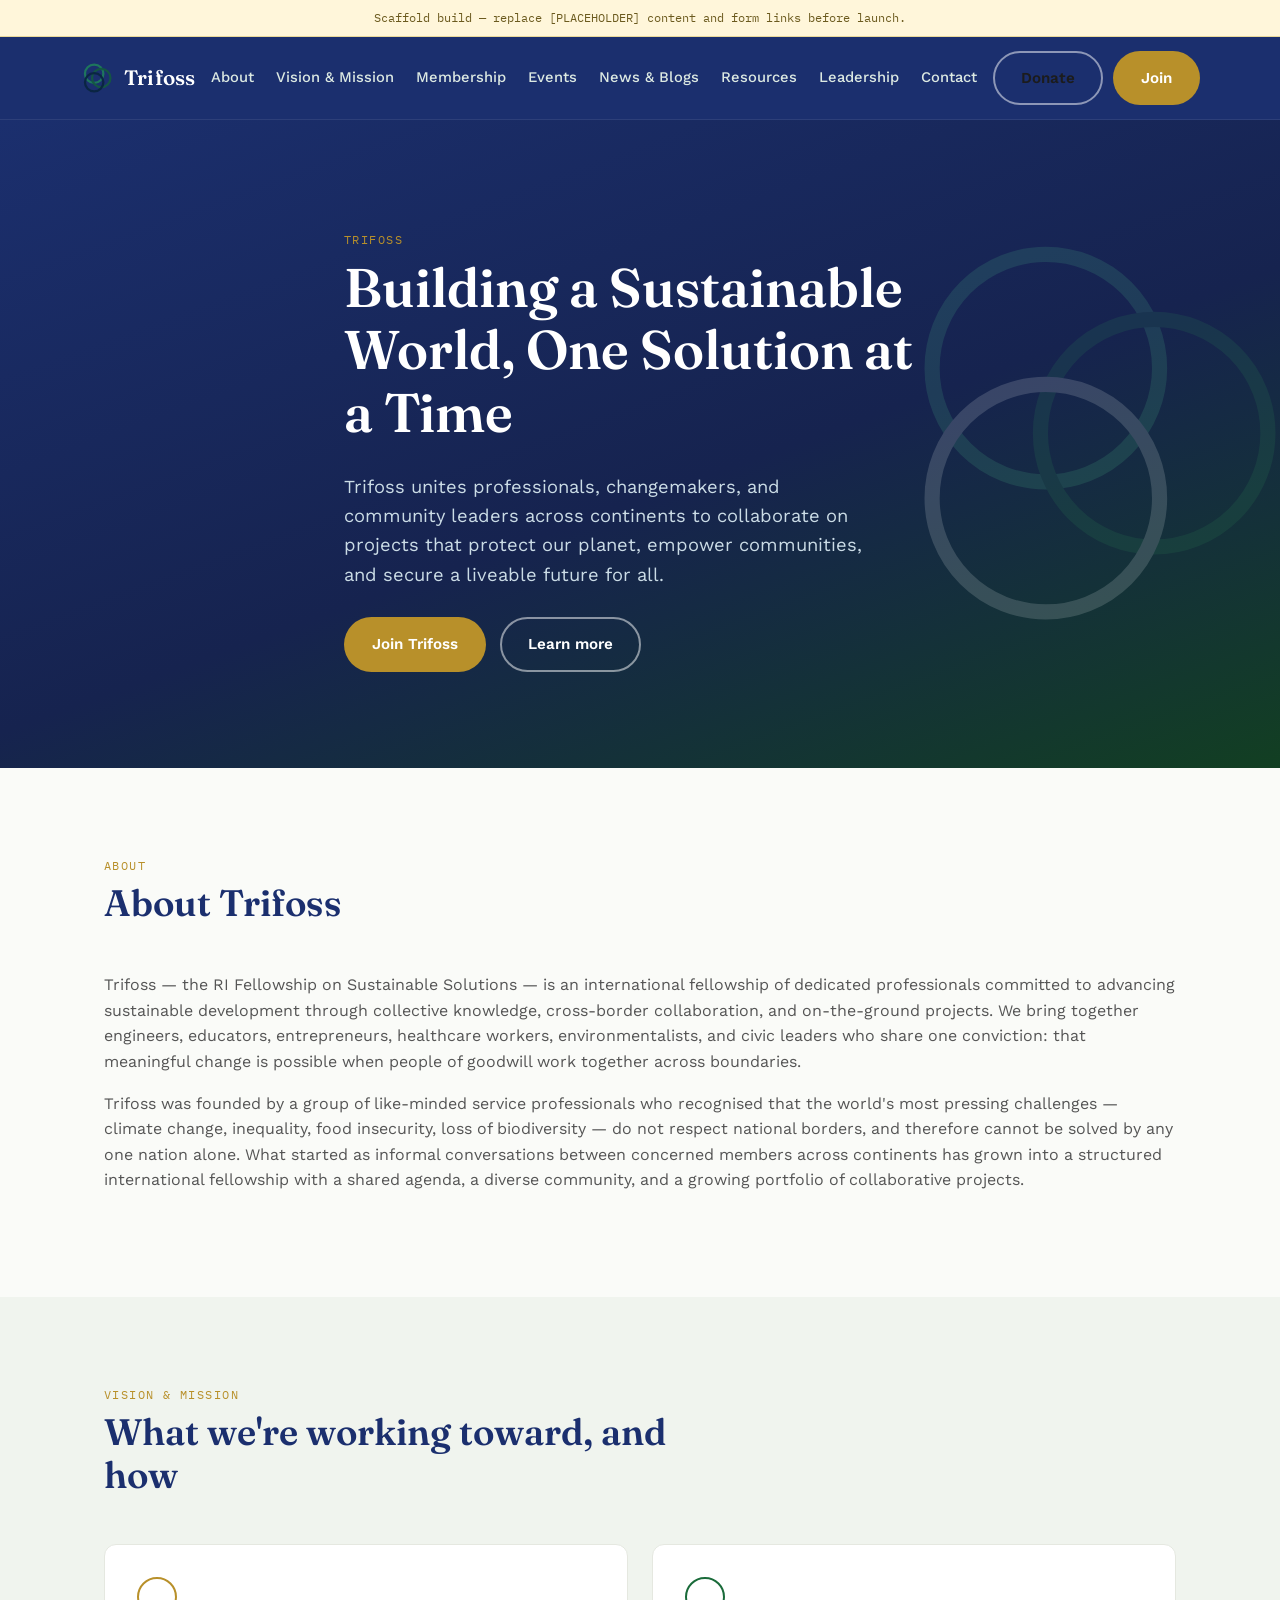
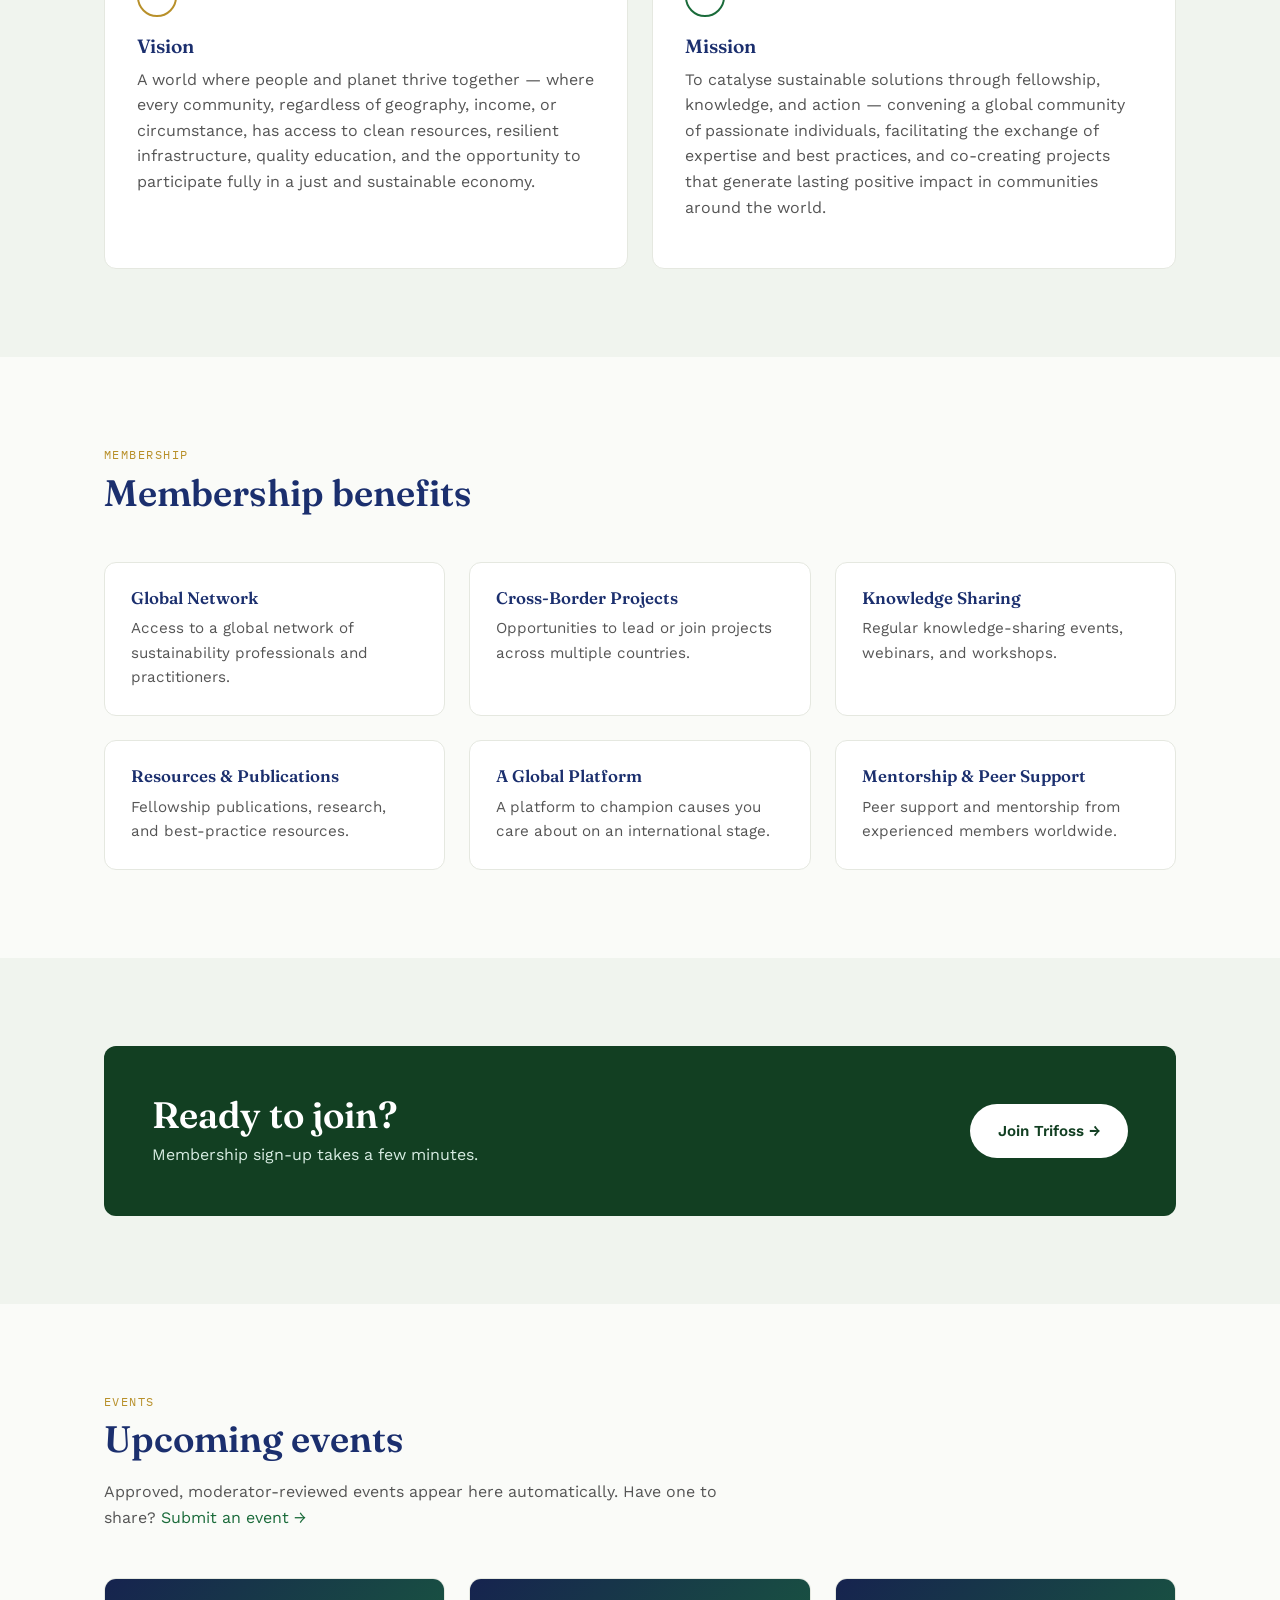
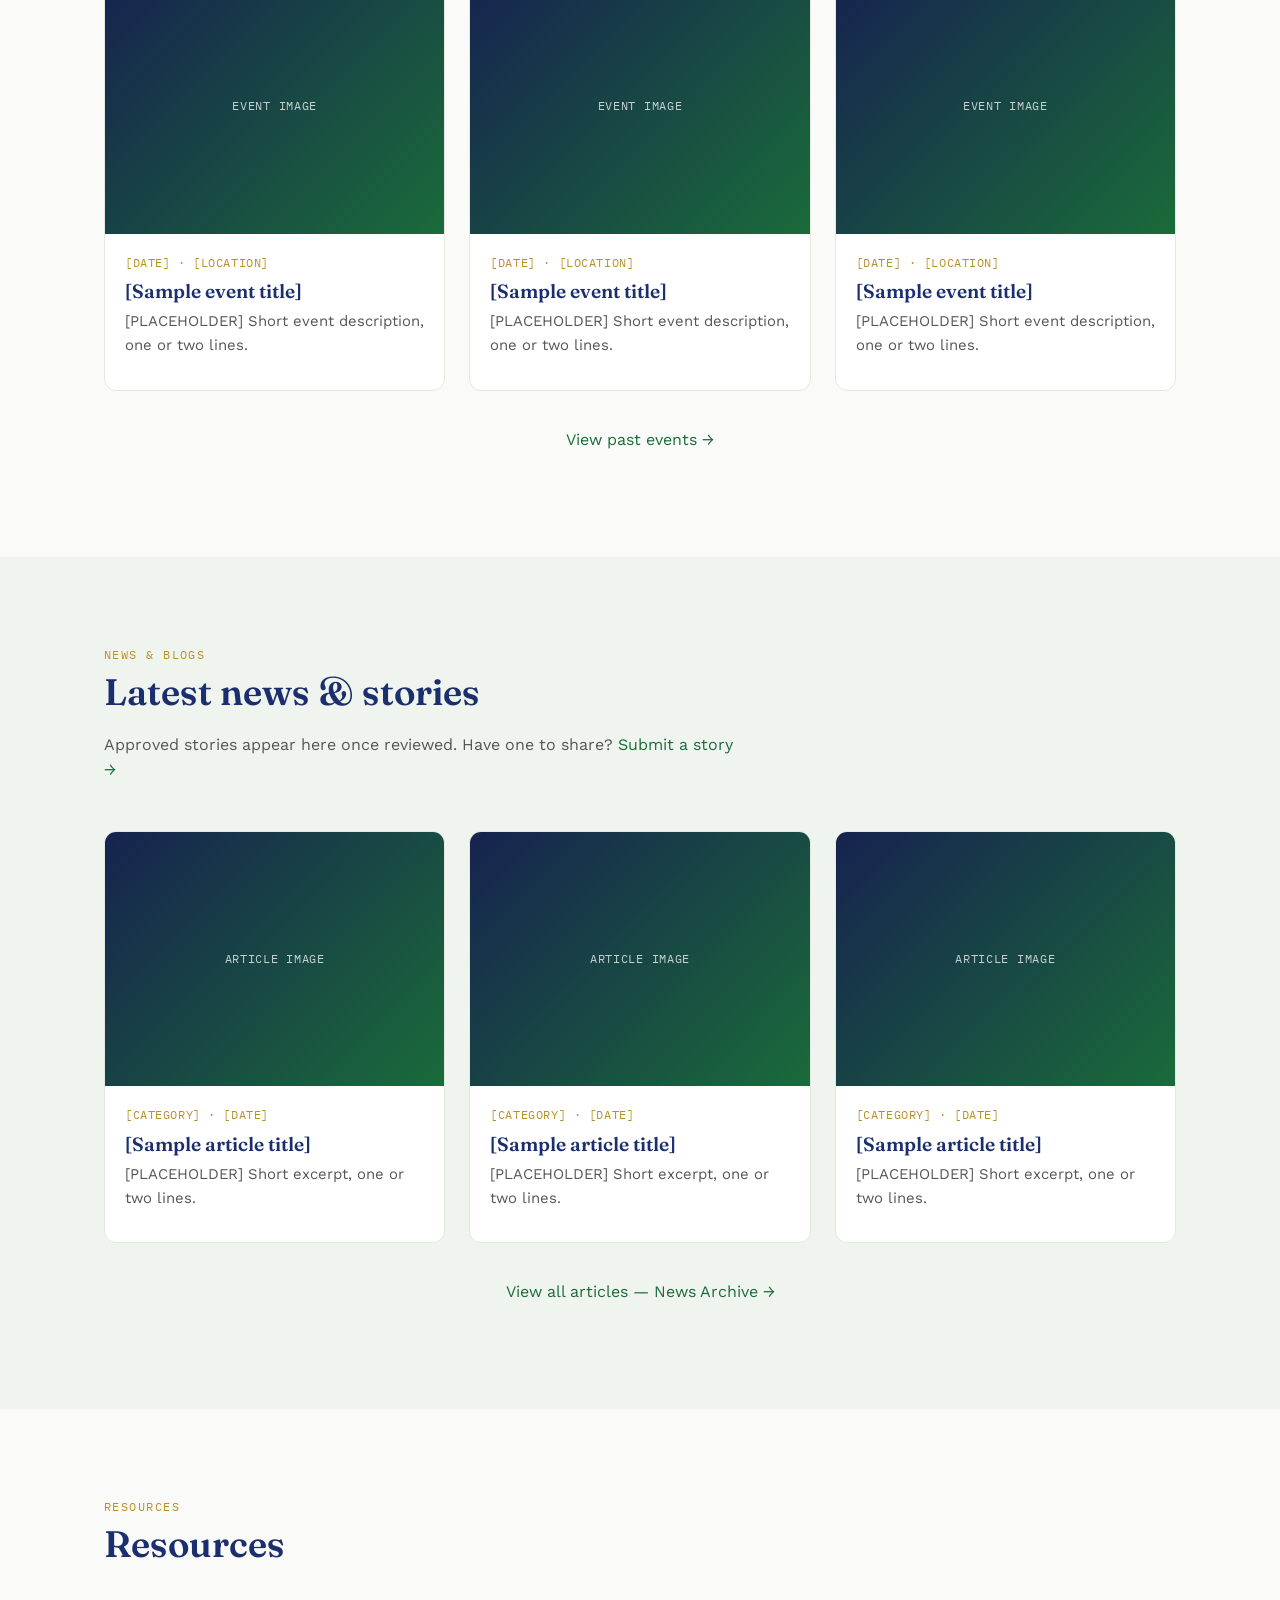
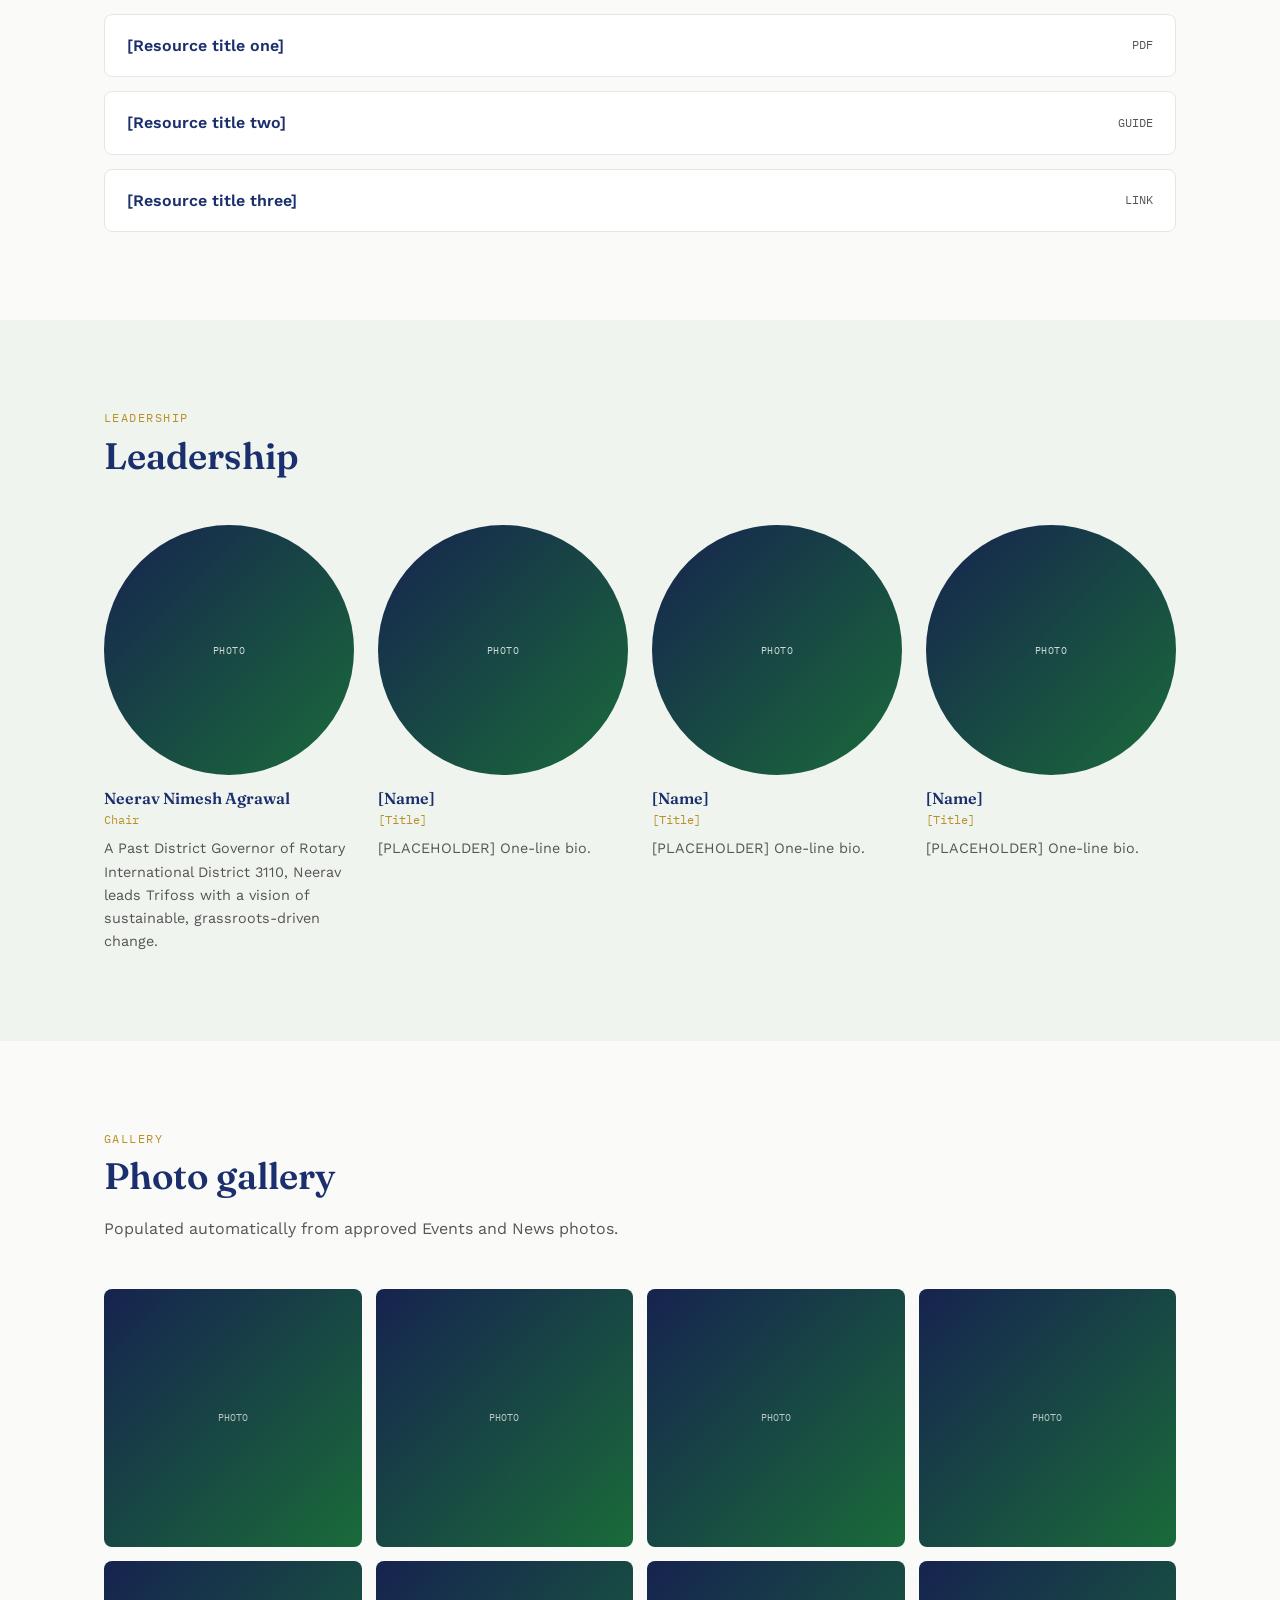
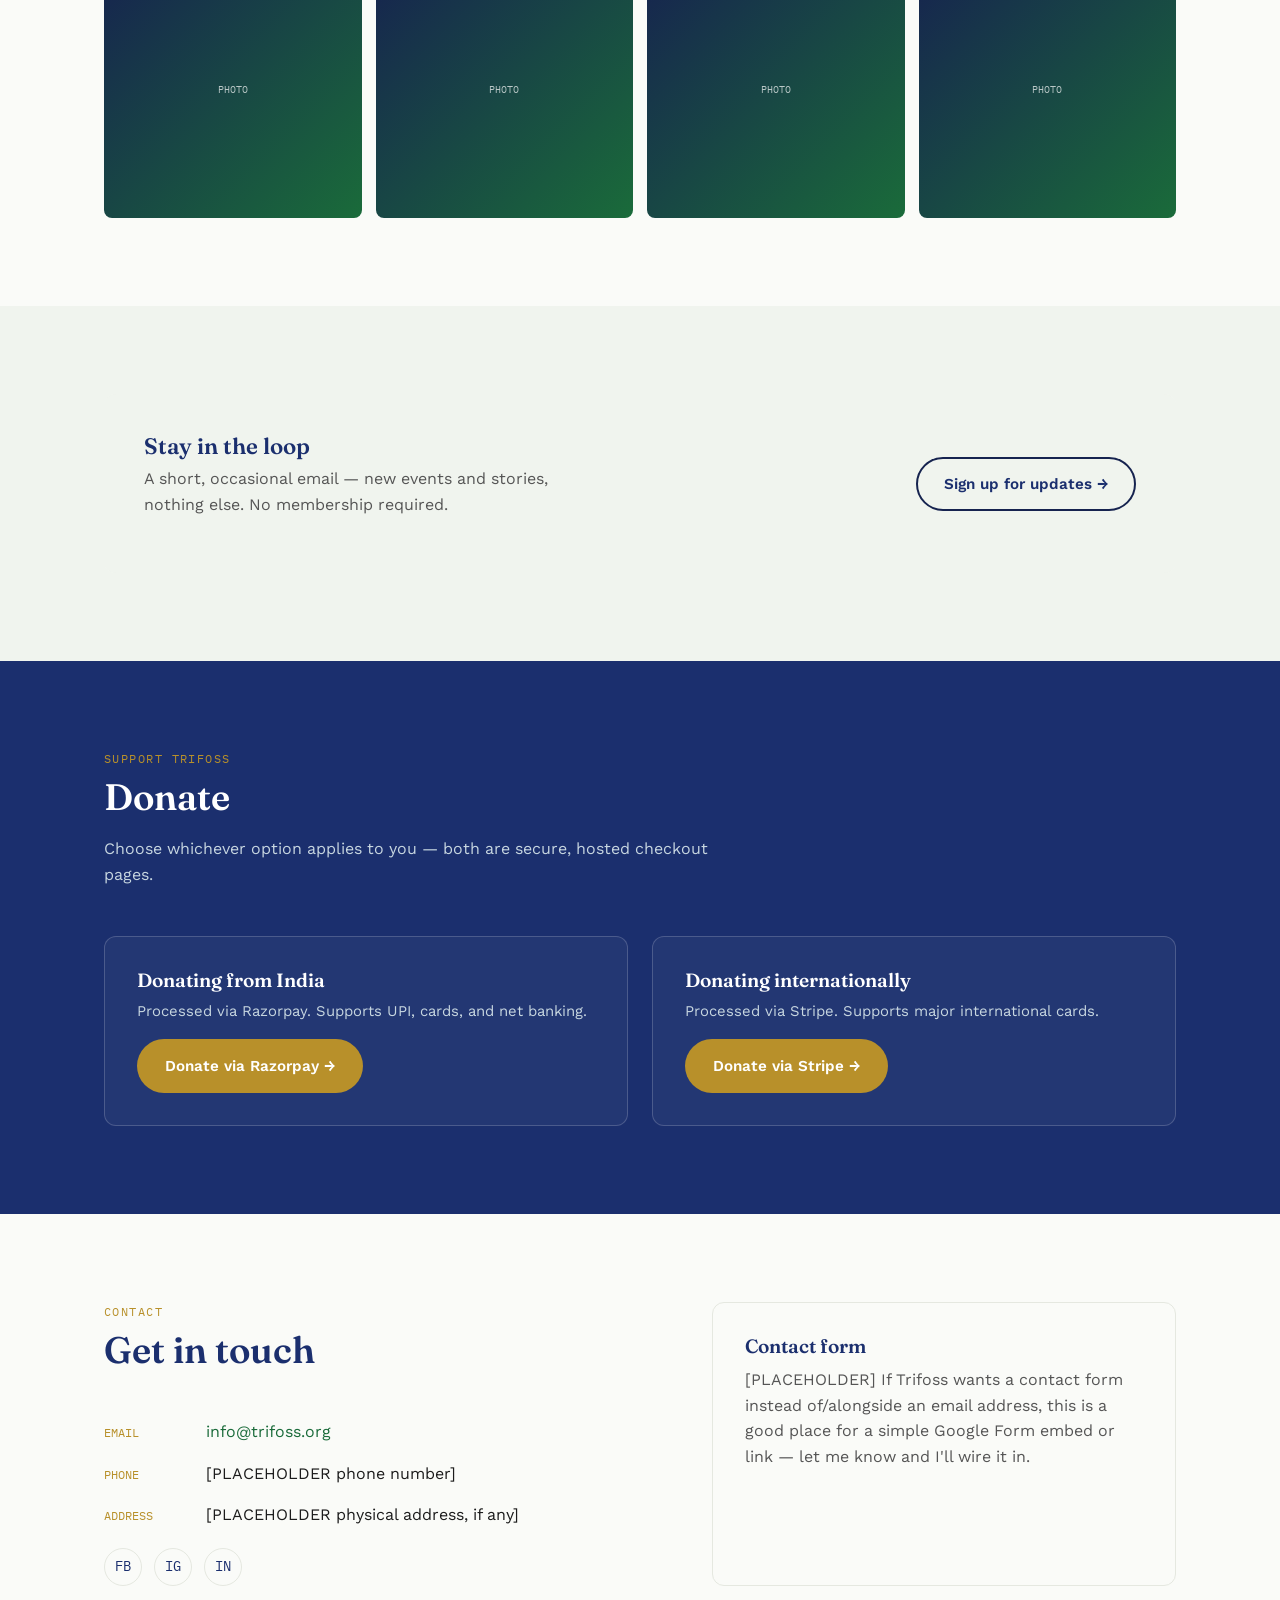
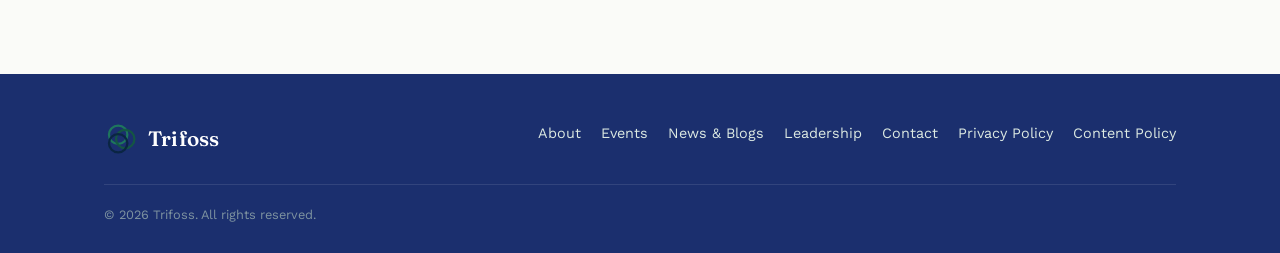
==== commit cf651eb6: "Implement the real build pipeline: Stage 2 sheets to static pages Replaces the placeholder build.js " ====
--- a/index.html
+++ b/index.html
@@ -161,9 +161,10 @@
         </p>
       </div>
 
-      <!-- These three tiles are placeholders. Once the moderation + build pipeline is live,
-           this grid will be generated automatically from approved Sheet rows. -->
+      <!-- These three tiles are placeholders until the build script runs for the first time
+           and replaces everything between the BUILD:EVENTS markers below. -->
       <div class="card-grid">
+        <!-- BUILD:EVENTS:START -->
         <article class="tile">
           <div class="tile-image">Event image</div>
           <div class="tile-body">
@@ -188,6 +189,7 @@
             <p>[PLACEHOLDER] Short event description, one or two lines.</p>
           </div>
         </article>
+        <!-- BUILD:EVENTS:END -->
       </div>
 
       <p class="section-footer-link" style="text-align: center;">
@@ -209,8 +211,10 @@
         </p>
       </div>
 
-      <!-- Placeholder tiles — generated automatically once the build pipeline is live. -->
+      <!-- Placeholder tiles until the build script runs and replaces everything between
+           the BUILD:NEWS markers below. -->
       <div class="card-grid">
+        <!-- BUILD:NEWS:START -->
         <article class="tile">
           <div class="tile-image">Article image</div>
           <div class="tile-body">
@@ -235,6 +239,7 @@
             <p>[PLACEHOLDER] Short excerpt, one or two lines.</p>
           </div>
         </article>
+        <!-- BUILD:NEWS:END -->
       </div>
 
       <p class="section-footer-link" style="text-align: center;">
@@ -306,14 +311,16 @@
         <p>Populated automatically from approved Events and News photos.</p>
       </div>
       <div class="gallery-grid">
-        <div class="gallery-tile">Photo</div>
-        <div class="gallery-tile">Photo</div>
-        <div class="gallery-tile">Photo</div>
-        <div class="gallery-tile">Photo</div>
-        <div class="gallery-tile">Photo</div>
-        <div class="gallery-tile">Photo</div>
-        <div class="gallery-tile">Photo</div>
-        <div class="gallery-tile">Photo</div>
+        <!-- BUILD:GALLERY:START -->
+        <div class="gallery-tile">Photo</div>
+        <div class="gallery-tile">Photo</div>
+        <div class="gallery-tile">Photo</div>
+        <div class="gallery-tile">Photo</div>
+        <div class="gallery-tile">Photo</div>
+        <div class="gallery-tile">Photo</div>
+        <div class="gallery-tile">Photo</div>
+        <div class="gallery-tile">Photo</div>
+        <!-- BUILD:GALLERY:END -->
       </div>
     </div>
   </section>
--- a/assets/css/styles.css
+++ b/assets/css/styles.css
@@ -1,24 +1,26 @@
 /* =========================================================
    TRIFOSS — DESIGN TOKENS
-   Palette: darker blues + sea green, per brand direction.
+   Palette: navy / green / gold, adopted from sample_website.html.
    Display face: Fraunces (serif, used with restraint)
    Body face: Work Sans
    Utility/meta face: IBM Plex Mono (dates, categories, labels)
    ========================================================= */
 
 :root {
-  /* Color */
-  --navy-deep: #0A2540;
-  --navy-mid: #123C63;
-  --navy-line: #1E4E7A;
-  --sea-green: #1F7A5C;
-  --sea-green-bright: #2E8B57;
-  --sea-green-deep: #145741;
-  --mist: #EDF3F1;
-  --paper: #FFFFFF;
-  --ink: #16232A;
-  --ink-soft: #4A5C63;
-  --line: #DCE6E3;
+  /* Color — from sample_website.html's palette */
+  --navy-deep: #1B2F6E;      /* sample --navy */
+  --navy-mid: #16234F;       /* sample's darker hero-gradient navy stop */
+  --navy-line: #3A4F8C;      /* lighter tint of navy, for borders/lines on dark backgrounds */
+  --sea-green: #1A6B3A;      /* sample --green */
+  --sea-green-bright: #2E8B57; /* lighter tint, for hover/bright accents */
+  --sea-green-deep: #123F22; /* sample's darker hero-gradient green stop */
+  --gold: #B8902A;           /* sample --gold — primary accent (CTAs, meta labels) */
+  --gold-light: #D4A843;     /* sample --gold-lt — hover state for gold */
+  --mist: #F0F4EE;           /* sample --sage */
+  --paper: #FAFBF8;          /* sample --off-wh */
+  --ink: #1C1C1C;            /* sample --text */
+  --ink-soft: #555555;       /* sample --muted */
+  --line: #E5E8E0;           /* sample's card border color */
 
   /* Type */
   --font-display: "Fraunces", Georgia, serif;
@@ -62,7 +64,7 @@
 
 p { margin: 0 0 1em; color: var(--ink-soft); }
 
-a { color: var(--sea-green-deep); text-decoration: none; }
+a { color: var(--sea-green); text-decoration: none; }
 a:hover { text-decoration: underline; }
 
 a:focus-visible,
@@ -84,7 +86,7 @@
   font-size: 0.75rem;
   letter-spacing: 0.12em;
   text-transform: uppercase;
-  color: var(--sea-green-deep);
+  color: var(--gold);
   display: block;
   margin-bottom: 0.6em;
 }
@@ -113,10 +115,10 @@
 .btn:hover { text-decoration: none; transform: translateY(-1px); }
 
 .btn-primary {
-  background: var(--sea-green-bright);
+  background: var(--gold);
   color: #FFFFFF;
 }
-.btn-primary:hover { background: var(--sea-green-deep); }
+.btn-primary:hover { background: var(--gold-light); }
 
 .btn-ghost {
   background: transparent;
@@ -210,7 +212,7 @@
    ========================= */
 .hero {
   position: relative;
-  background: linear-gradient(160deg, var(--navy-deep) 0%, var(--navy-mid) 78%);
+  background: linear-gradient(160deg, var(--navy-deep) 0%, var(--navy-mid) 55%, var(--sea-green-deep) 100%);
   color: #fff;
   overflow: hidden;
   padding: 110px 0 96px;
@@ -257,9 +259,11 @@
 .card-mark {
   width: 40px; height: 40px;
   border-radius: 50%;
-  border: 2.4px solid var(--sea-green-bright);
+  border: 2.4px solid var(--gold);
   margin-bottom: 18px;
 }
+/* Vision/Mission two-tone accent, matching sample_website.html's gold/green card pair */
+.split-cards .card:nth-child(2) .card-mark { border-color: var(--sea-green); }
 
 /* =========================
    BENEFITS GRID
@@ -337,7 +341,7 @@
 .tile-meta {
   font-family: var(--font-mono);
   font-size: 0.72rem;
-  color: var(--sea-green-deep);
+  color: var(--gold);
   letter-spacing: 0.05em;
   text-transform: uppercase;
   margin-bottom: 8px;
@@ -377,7 +381,7 @@
 .person .role {
   font-family: var(--font-mono);
   font-size: 0.78rem;
-  color: var(--sea-green-deep);
+  color: var(--gold);
   display: block;
   margin-bottom: 8px;
 }
@@ -469,7 +473,7 @@
   font-family: var(--font-mono);
   font-size: 0.72rem;
   text-transform: uppercase;
-  color: var(--sea-green-deep);
+  color: var(--gold);
   min-width: 90px;
 }
 
@@ -510,6 +514,43 @@
   color: #7E93A0;
 }
 
+/* Gallery photos + lightbox */
+.gallery-tile[style*="background-image"] { color: transparent; }
+.lightbox-overlay {
+  display: none;
+  position: fixed;
+  inset: 0;
+  background: rgba(10, 15, 30, 0.88);
+  z-index: 200;
+  align-items: center;
+  justify-content: center;
+  padding: 24px;
+}
+.lightbox-overlay.open { display: flex; }
+.lightbox-box {
+  position: relative;
+  max-width: 720px;
+  width: 100%;
+  background: var(--paper);
+  border-radius: var(--radius);
+  padding: 20px;
+  text-align: center;
+}
+.lightbox-box img { width: 100%; border-radius: var(--radius-sm); display: block; }
+.lightbox-caption { margin: 14px 0 6px; font-weight: 600; color: var(--navy-deep); }
+.lightbox-link { font-family: var(--font-mono); font-size: 0.8rem; }
+.lightbox-close {
+  position: absolute;
+  top: -14px; right: -14px;
+  width: 34px; height: 34px;
+  border-radius: 50%;
+  border: none;
+  background: var(--navy-deep);
+  color: #fff;
+  font-size: 1.2rem;
+  cursor: pointer;
+}
+
 /* Placeholder banner shown on the page itself so editors can spot it easily */
 .build-note {
   background: #FFF6DA;
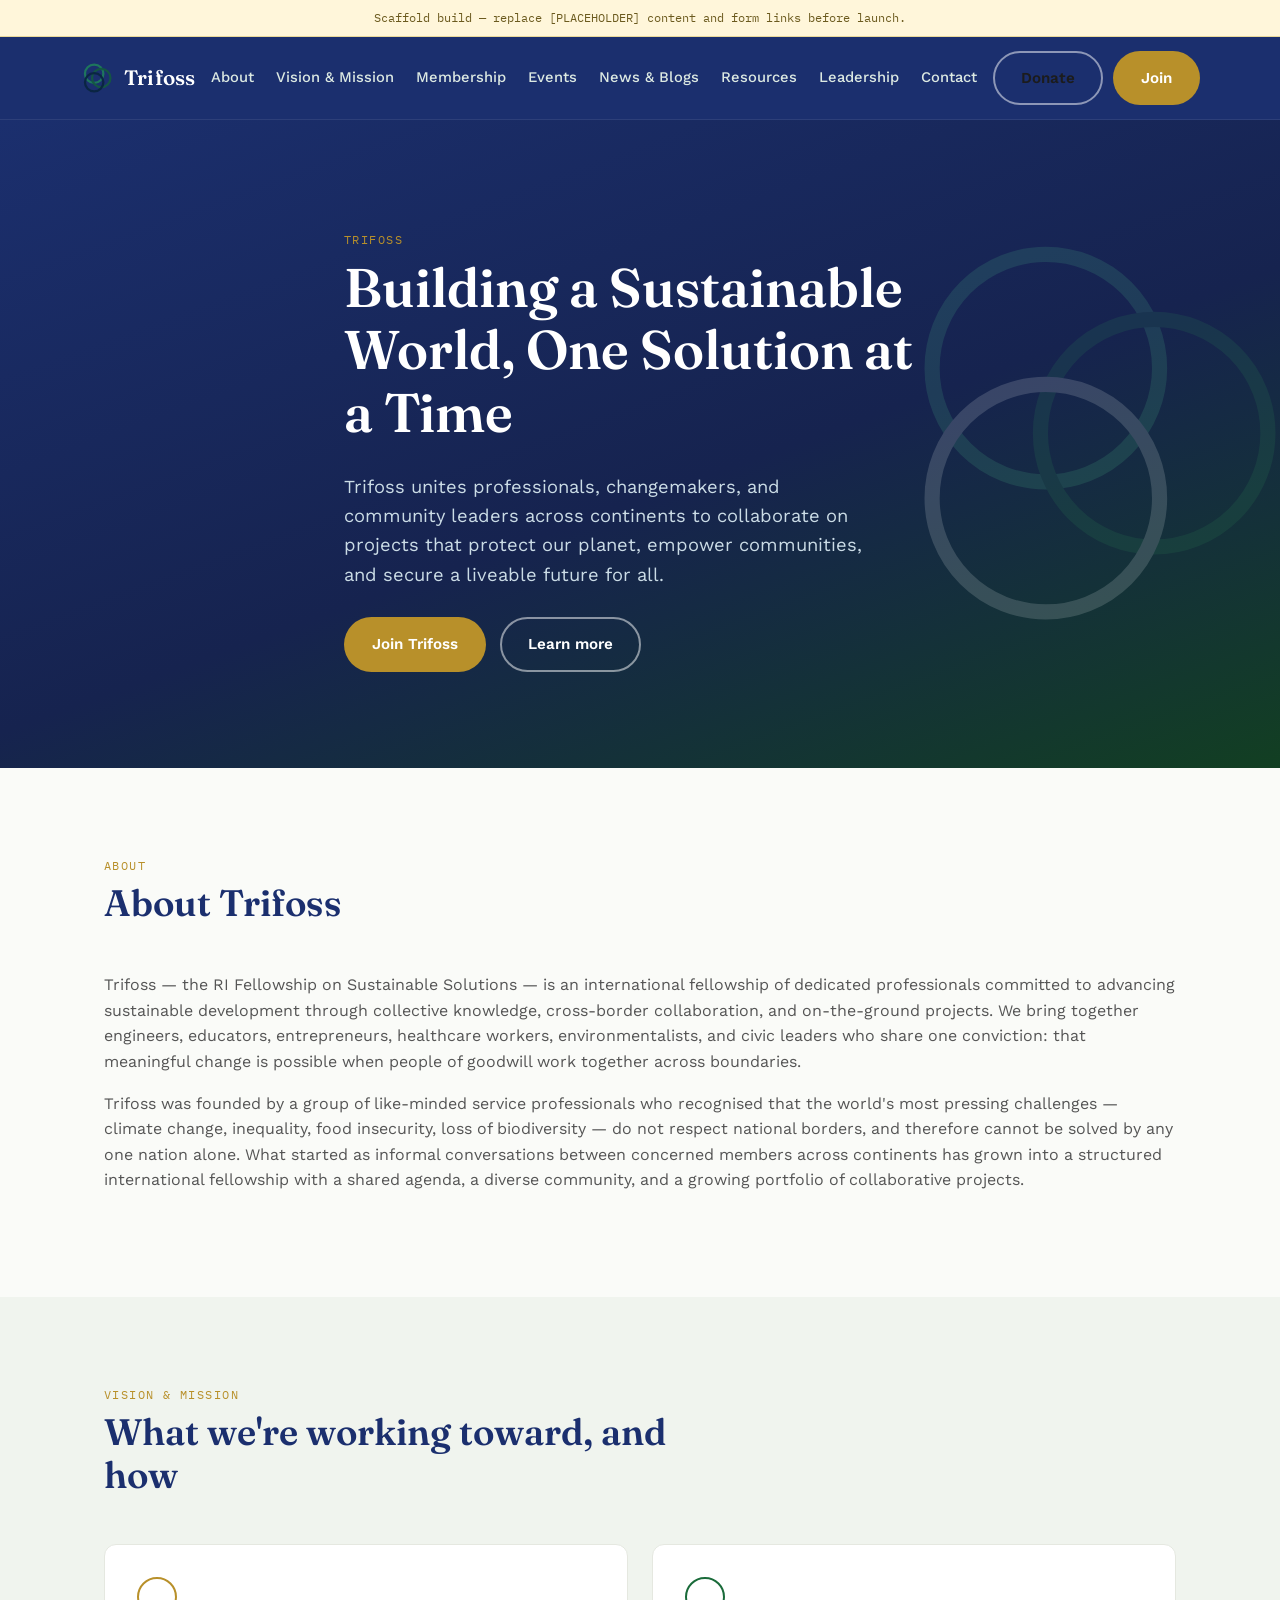
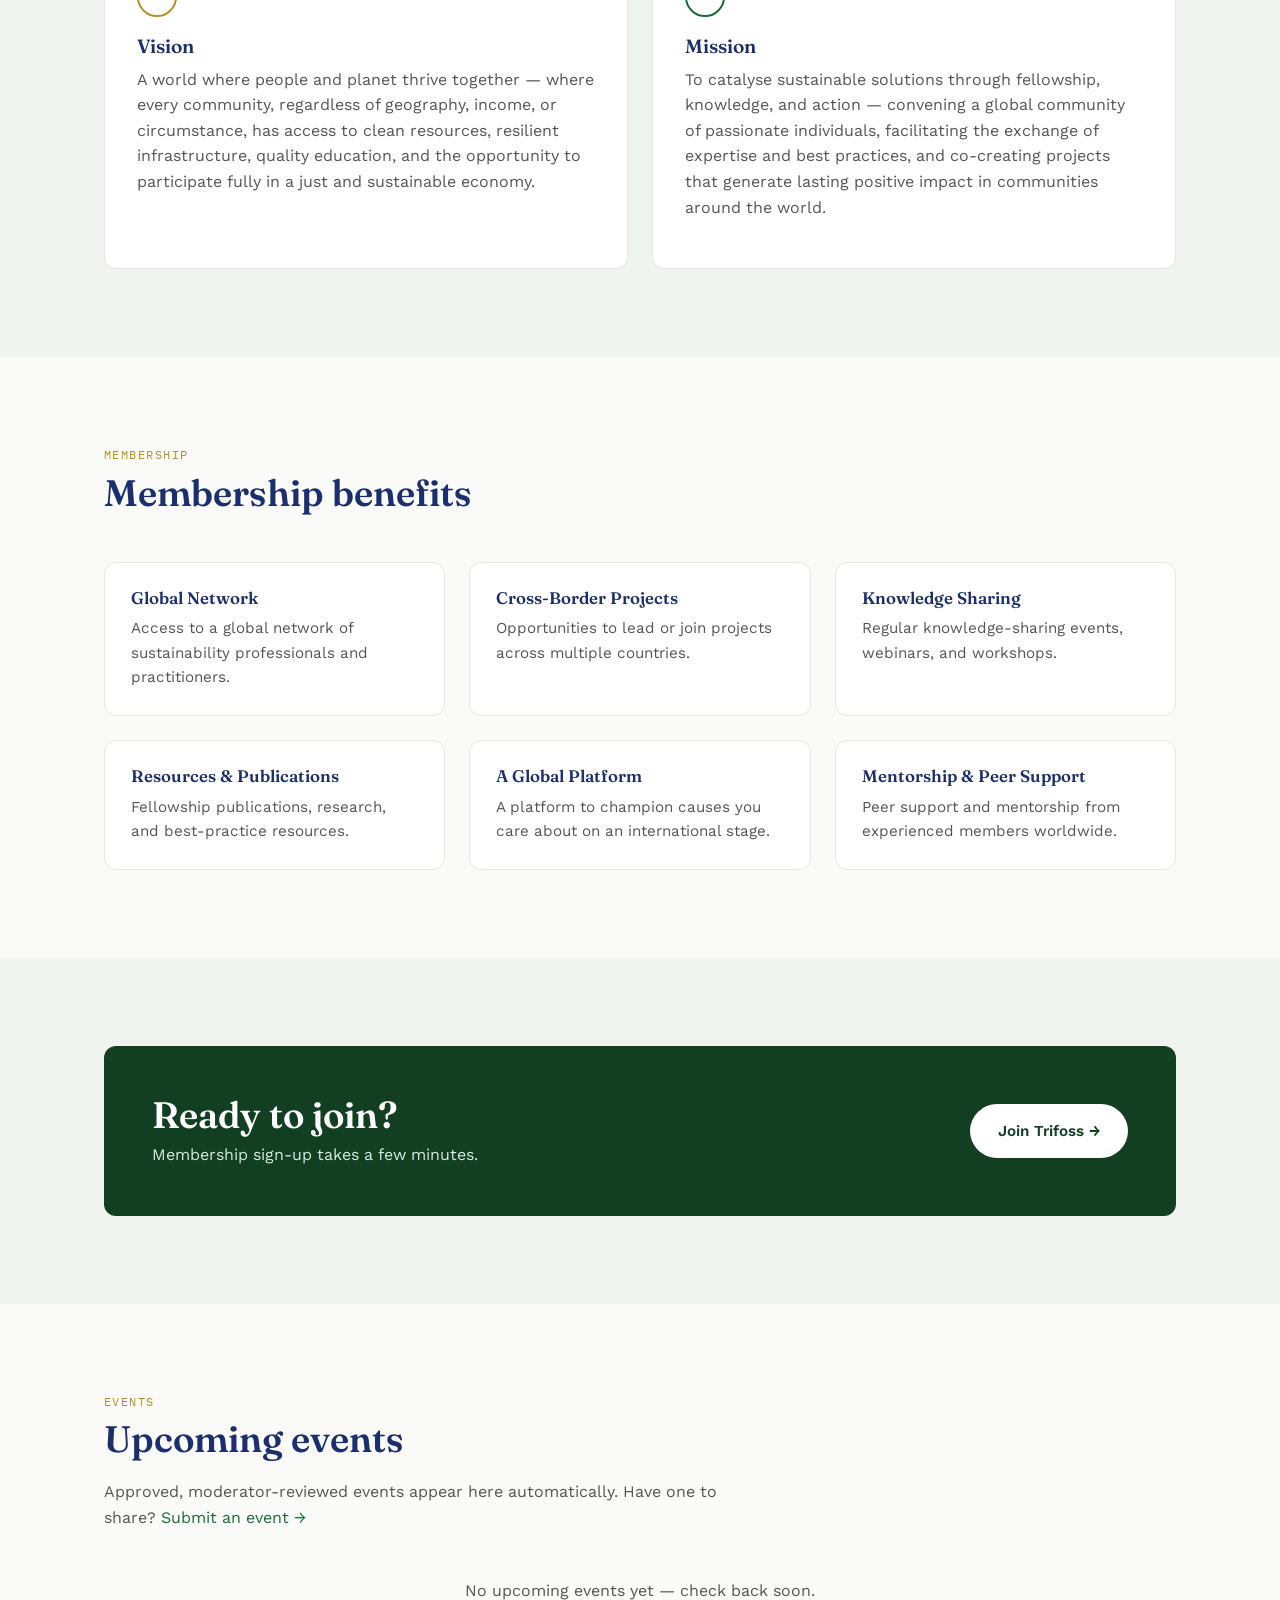
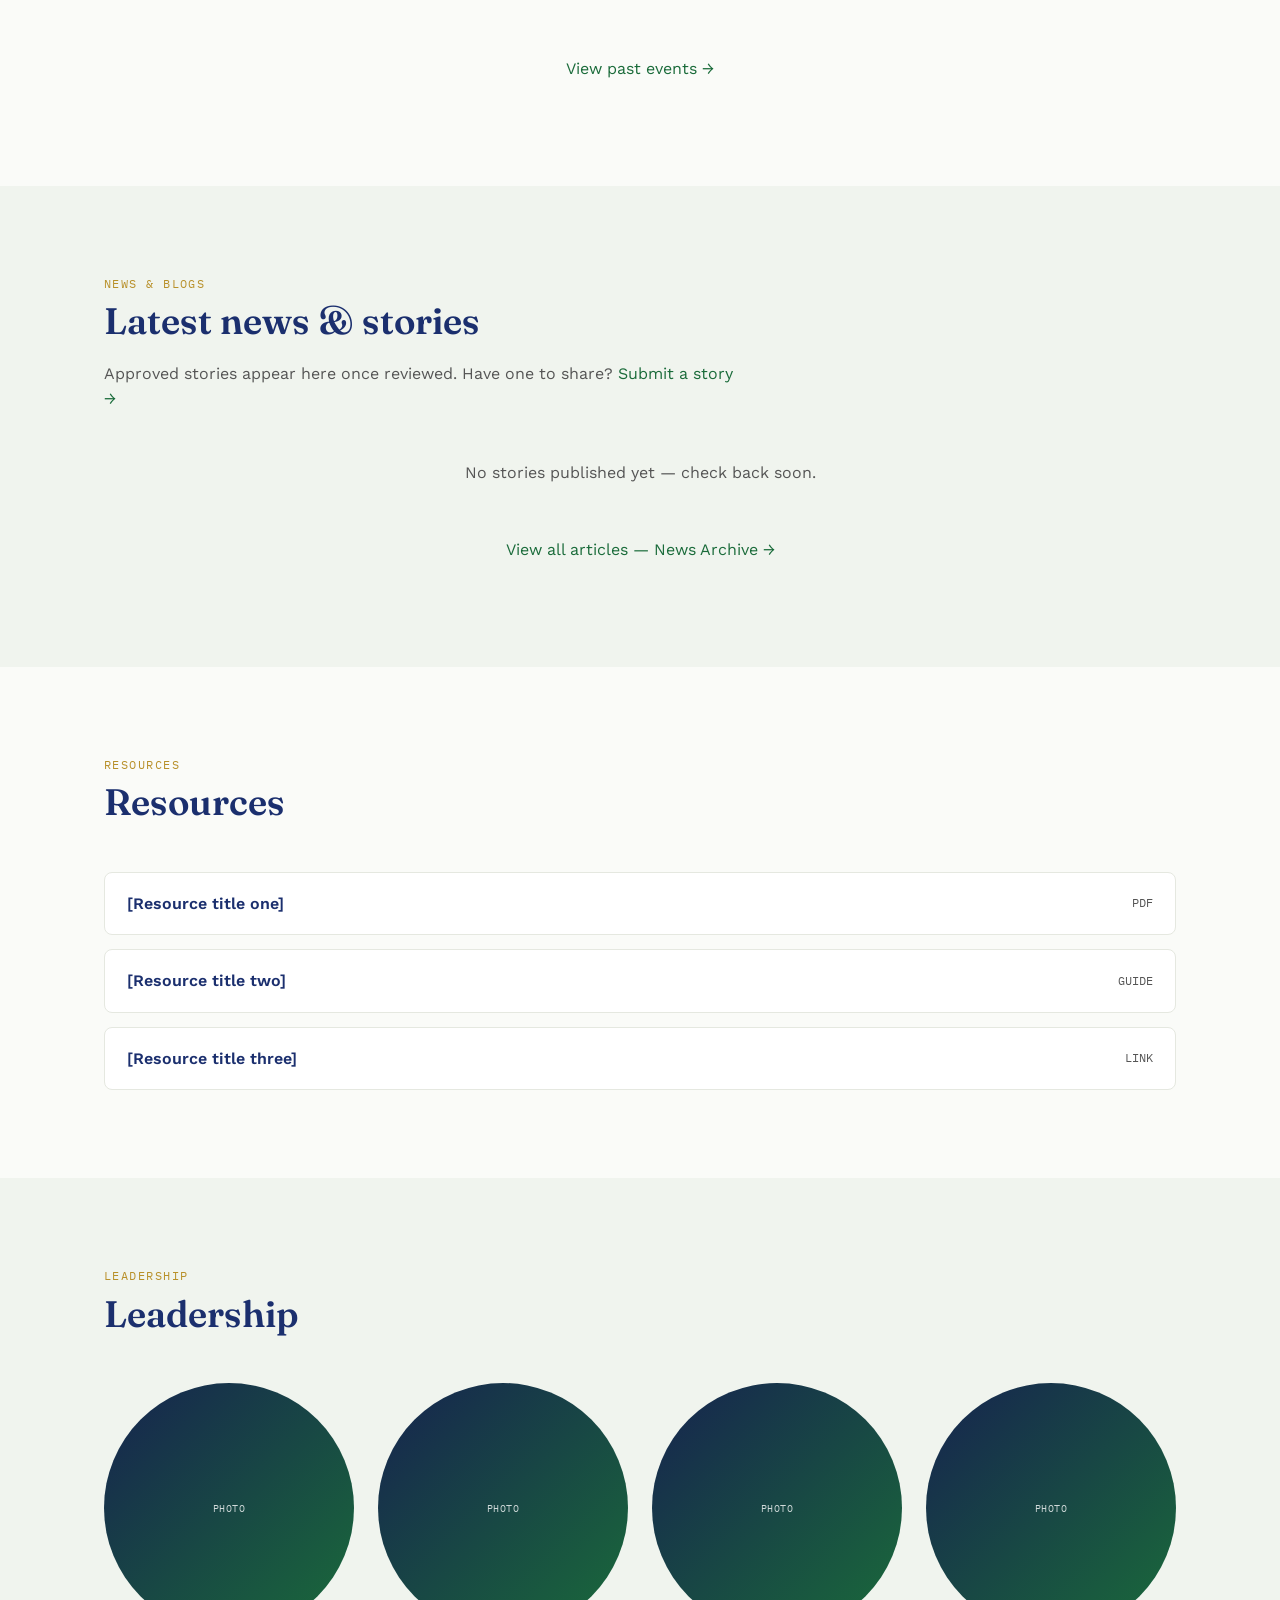
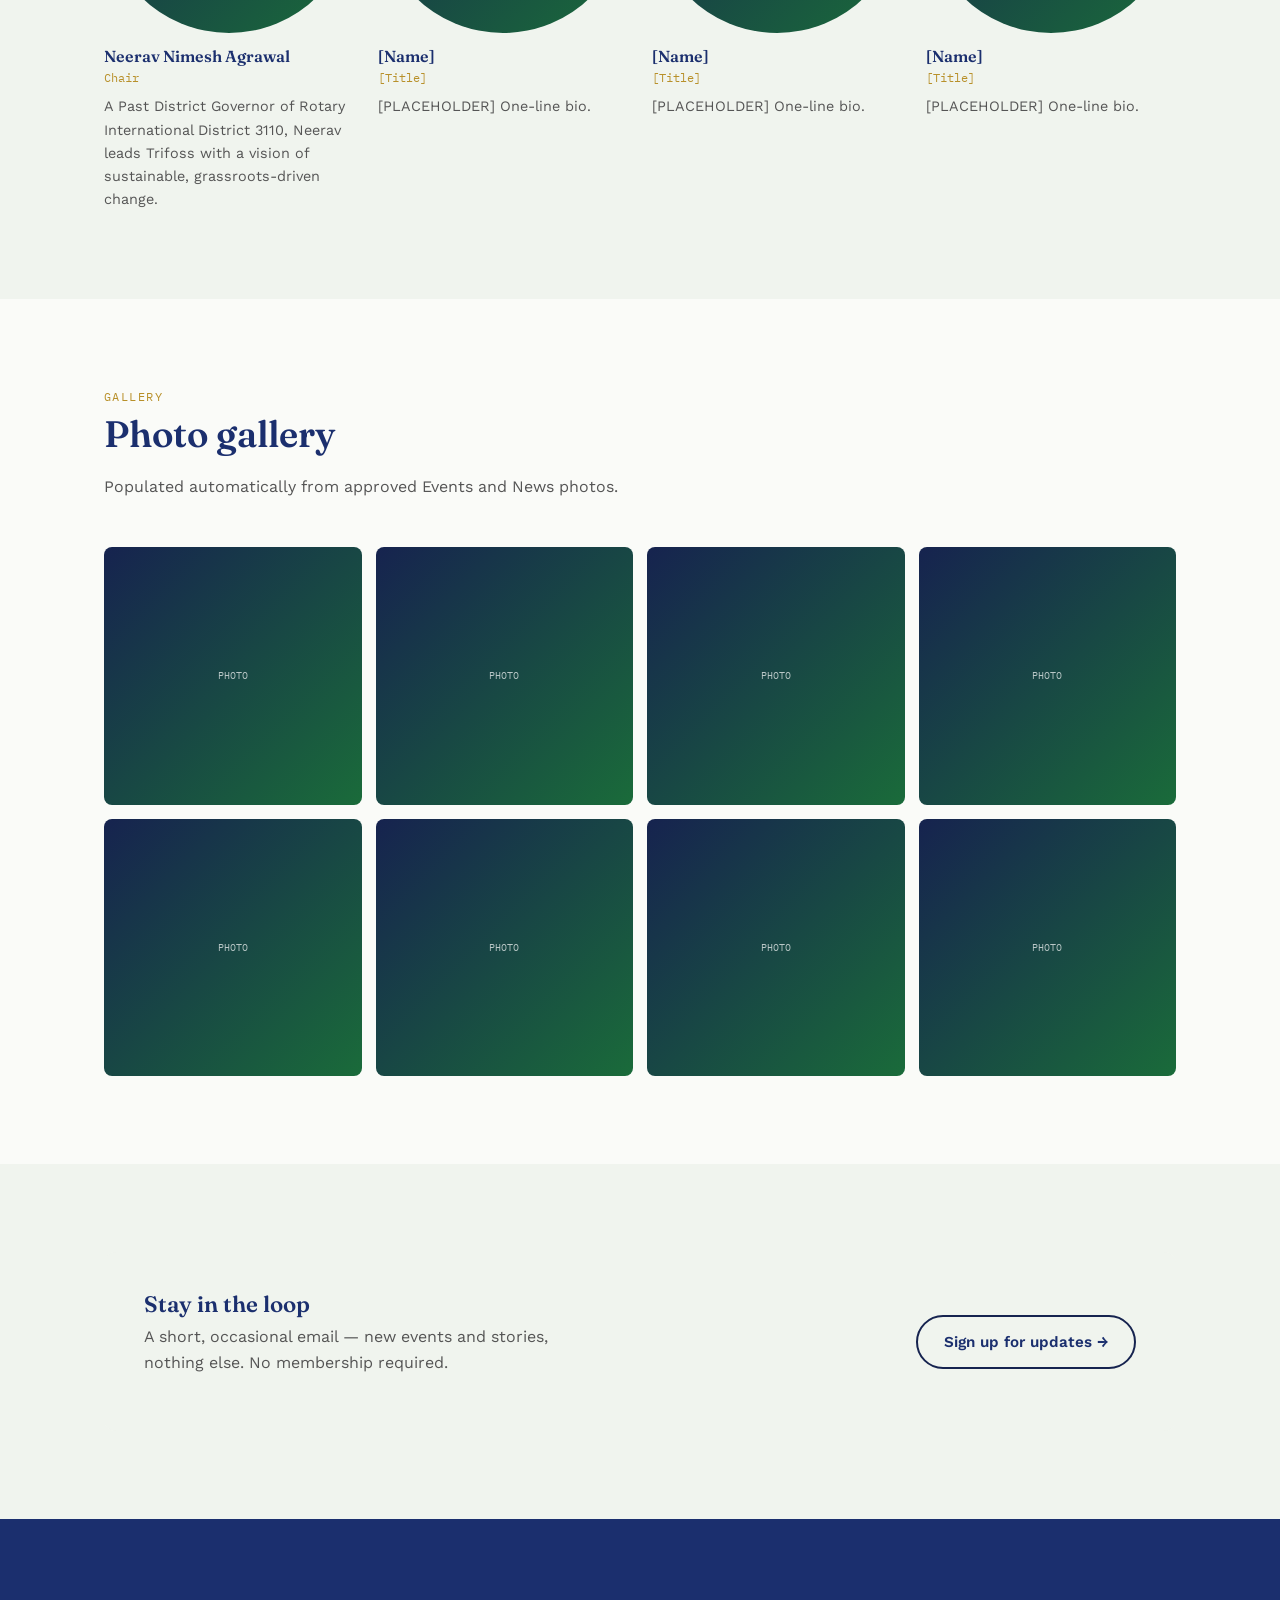
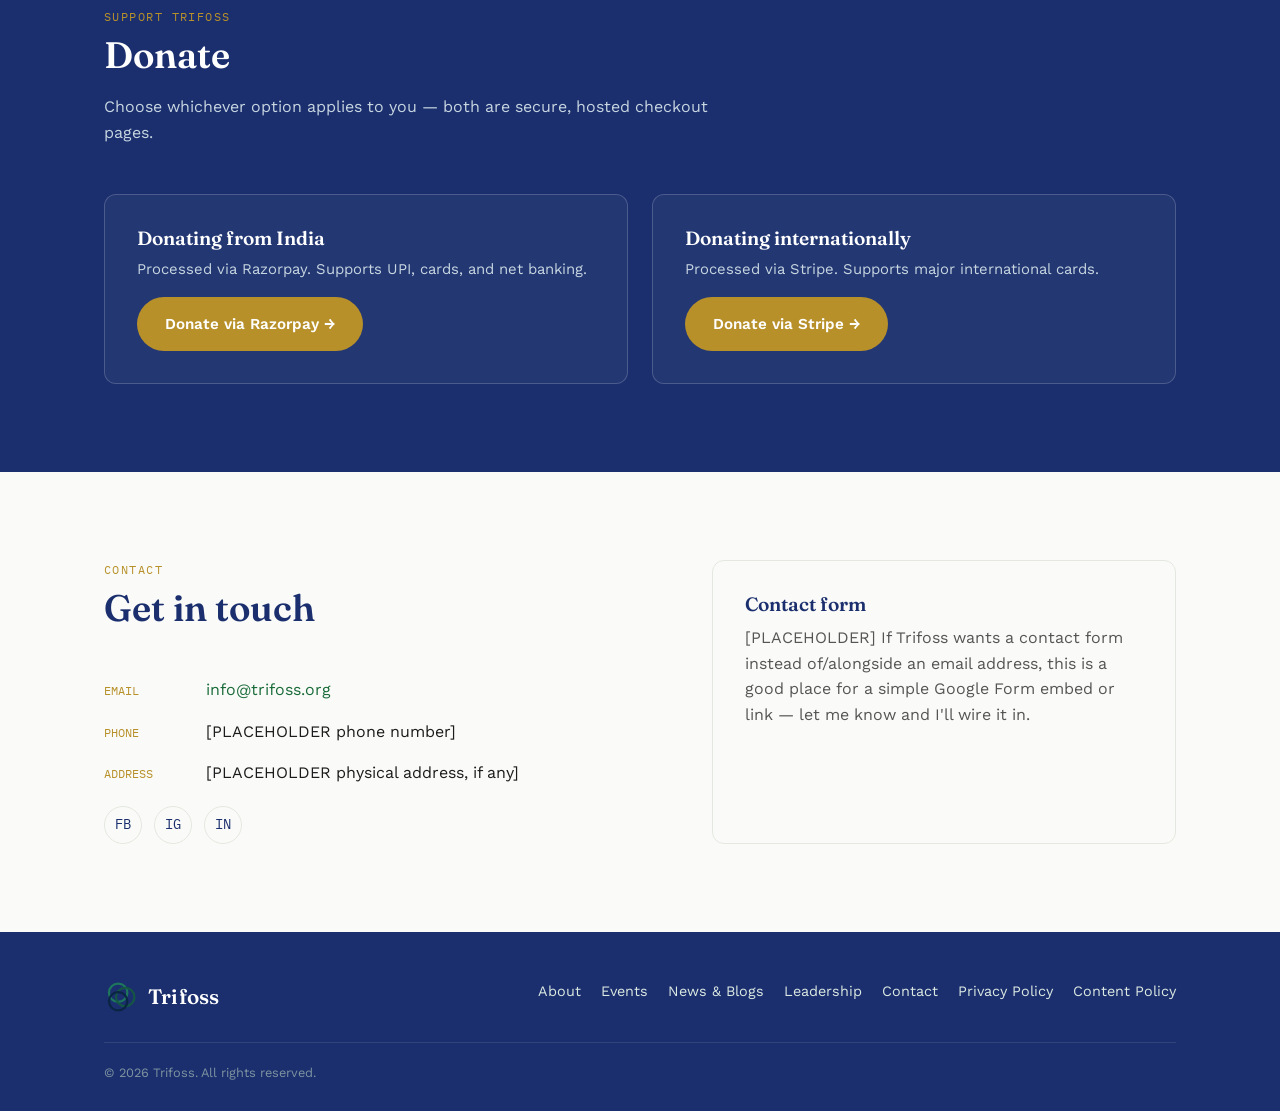
==== commit 4da48b47: "Publish approved content" ====
--- a/index.html
+++ b/index.html
@@ -165,30 +165,7 @@
            and replaces everything between the BUILD:EVENTS markers below. -->
       <div class="card-grid">
         <!-- BUILD:EVENTS:START -->
-        <article class="tile">
-          <div class="tile-image">Event image</div>
-          <div class="tile-body">
-            <span class="tile-meta">[Date] · [Location]</span>
-            <h3>[Sample event title]</h3>
-            <p>[PLACEHOLDER] Short event description, one or two lines.</p>
-          </div>
-        </article>
-        <article class="tile">
-          <div class="tile-image">Event image</div>
-          <div class="tile-body">
-            <span class="tile-meta">[Date] · [Location]</span>
-            <h3>[Sample event title]</h3>
-            <p>[PLACEHOLDER] Short event description, one or two lines.</p>
-          </div>
-        </article>
-        <article class="tile">
-          <div class="tile-image">Event image</div>
-          <div class="tile-body">
-            <span class="tile-meta">[Date] · [Location]</span>
-            <h3>[Sample event title]</h3>
-            <p>[PLACEHOLDER] Short event description, one or two lines.</p>
-          </div>
-        </article>
+<p style="grid-column: 1 / -1; text-align: center; color: var(--ink-soft);">No upcoming events yet — check back soon.</p>
         <!-- BUILD:EVENTS:END -->
       </div>
 
@@ -215,30 +192,7 @@
            the BUILD:NEWS markers below. -->
       <div class="card-grid">
         <!-- BUILD:NEWS:START -->
-        <article class="tile">
-          <div class="tile-image">Article image</div>
-          <div class="tile-body">
-            <span class="tile-meta">[Category] · [Date]</span>
-            <h3>[Sample article title]</h3>
-            <p>[PLACEHOLDER] Short excerpt, one or two lines.</p>
-          </div>
-        </article>
-        <article class="tile">
-          <div class="tile-image">Article image</div>
-          <div class="tile-body">
-            <span class="tile-meta">[Category] · [Date]</span>
-            <h3>[Sample article title]</h3>
-            <p>[PLACEHOLDER] Short excerpt, one or two lines.</p>
-          </div>
-        </article>
-        <article class="tile">
-          <div class="tile-image">Article image</div>
-          <div class="tile-body">
-            <span class="tile-meta">[Category] · [Date]</span>
-            <h3>[Sample article title]</h3>
-            <p>[PLACEHOLDER] Short excerpt, one or two lines.</p>
-          </div>
-        </article>
+<p style="grid-column: 1 / -1; text-align: center; color: var(--ink-soft);">No stories published yet — check back soon.</p>
         <!-- BUILD:NEWS:END -->
       </div>
 
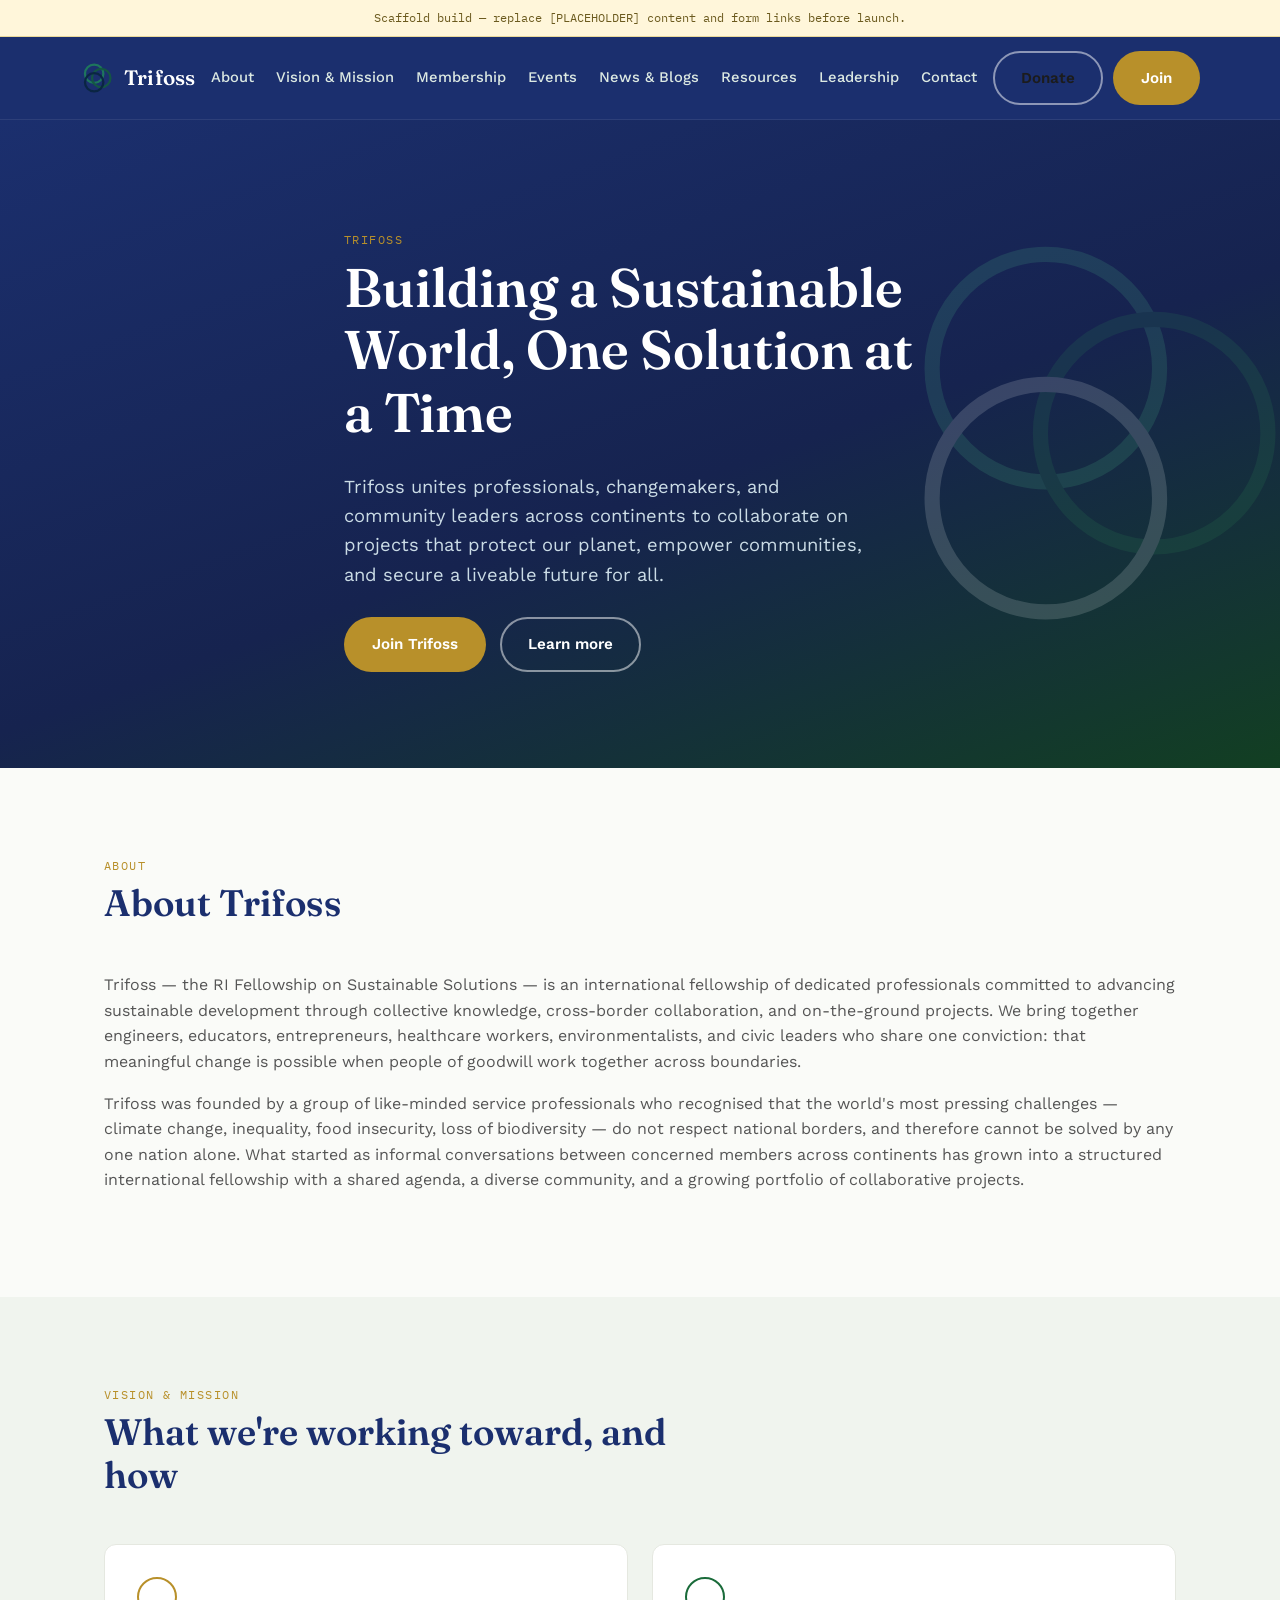
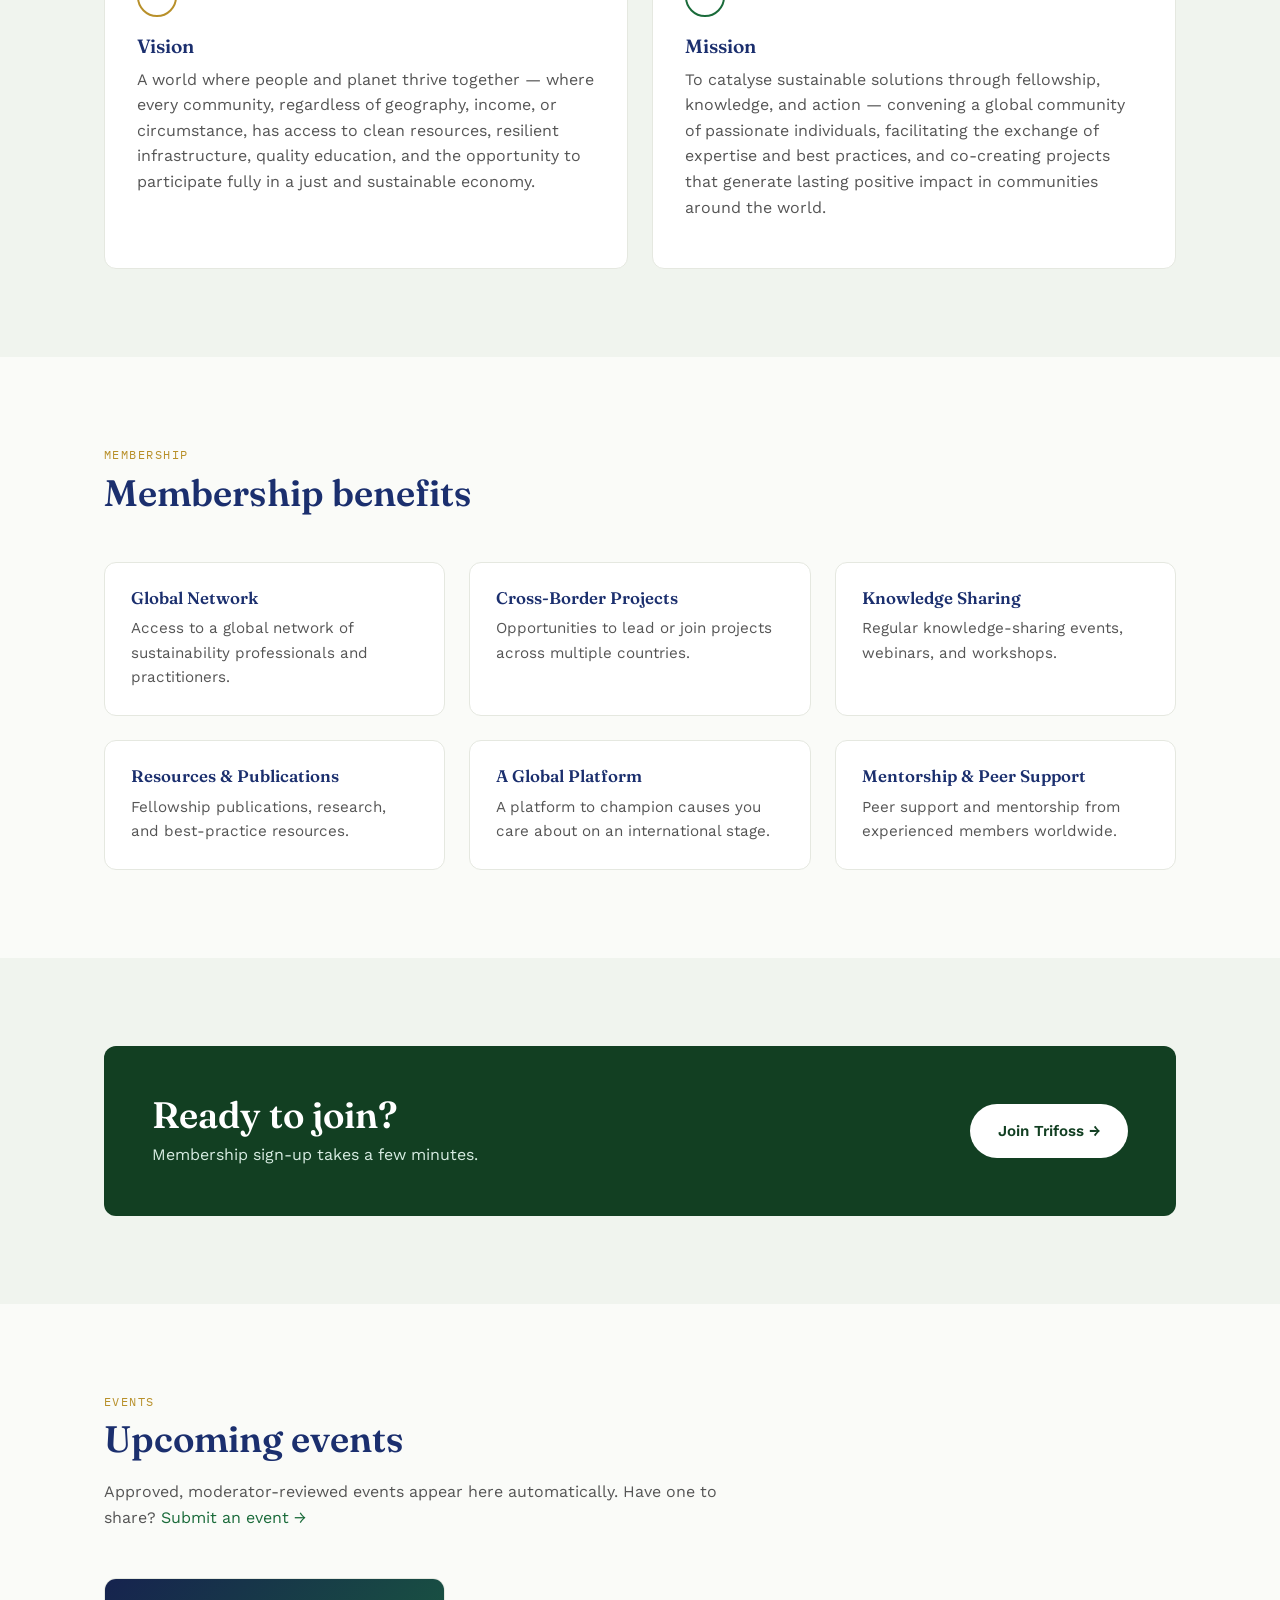
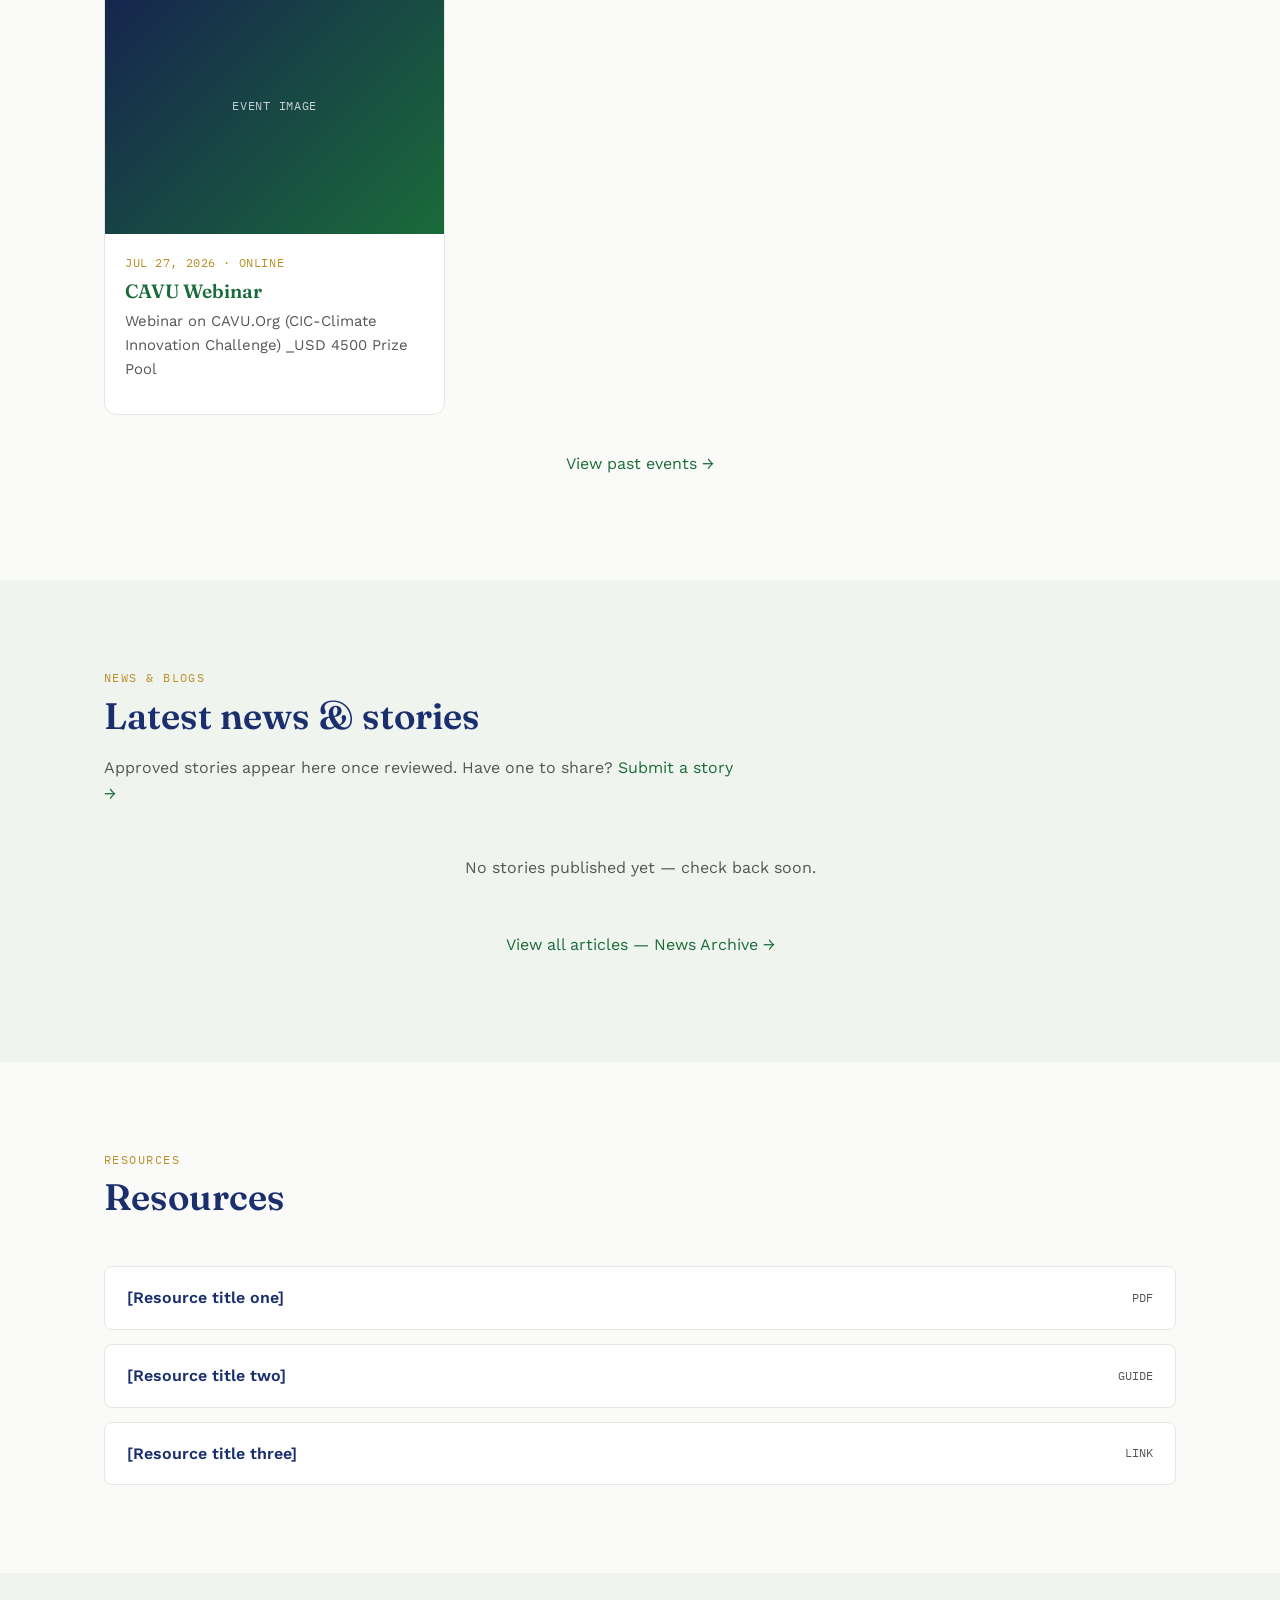
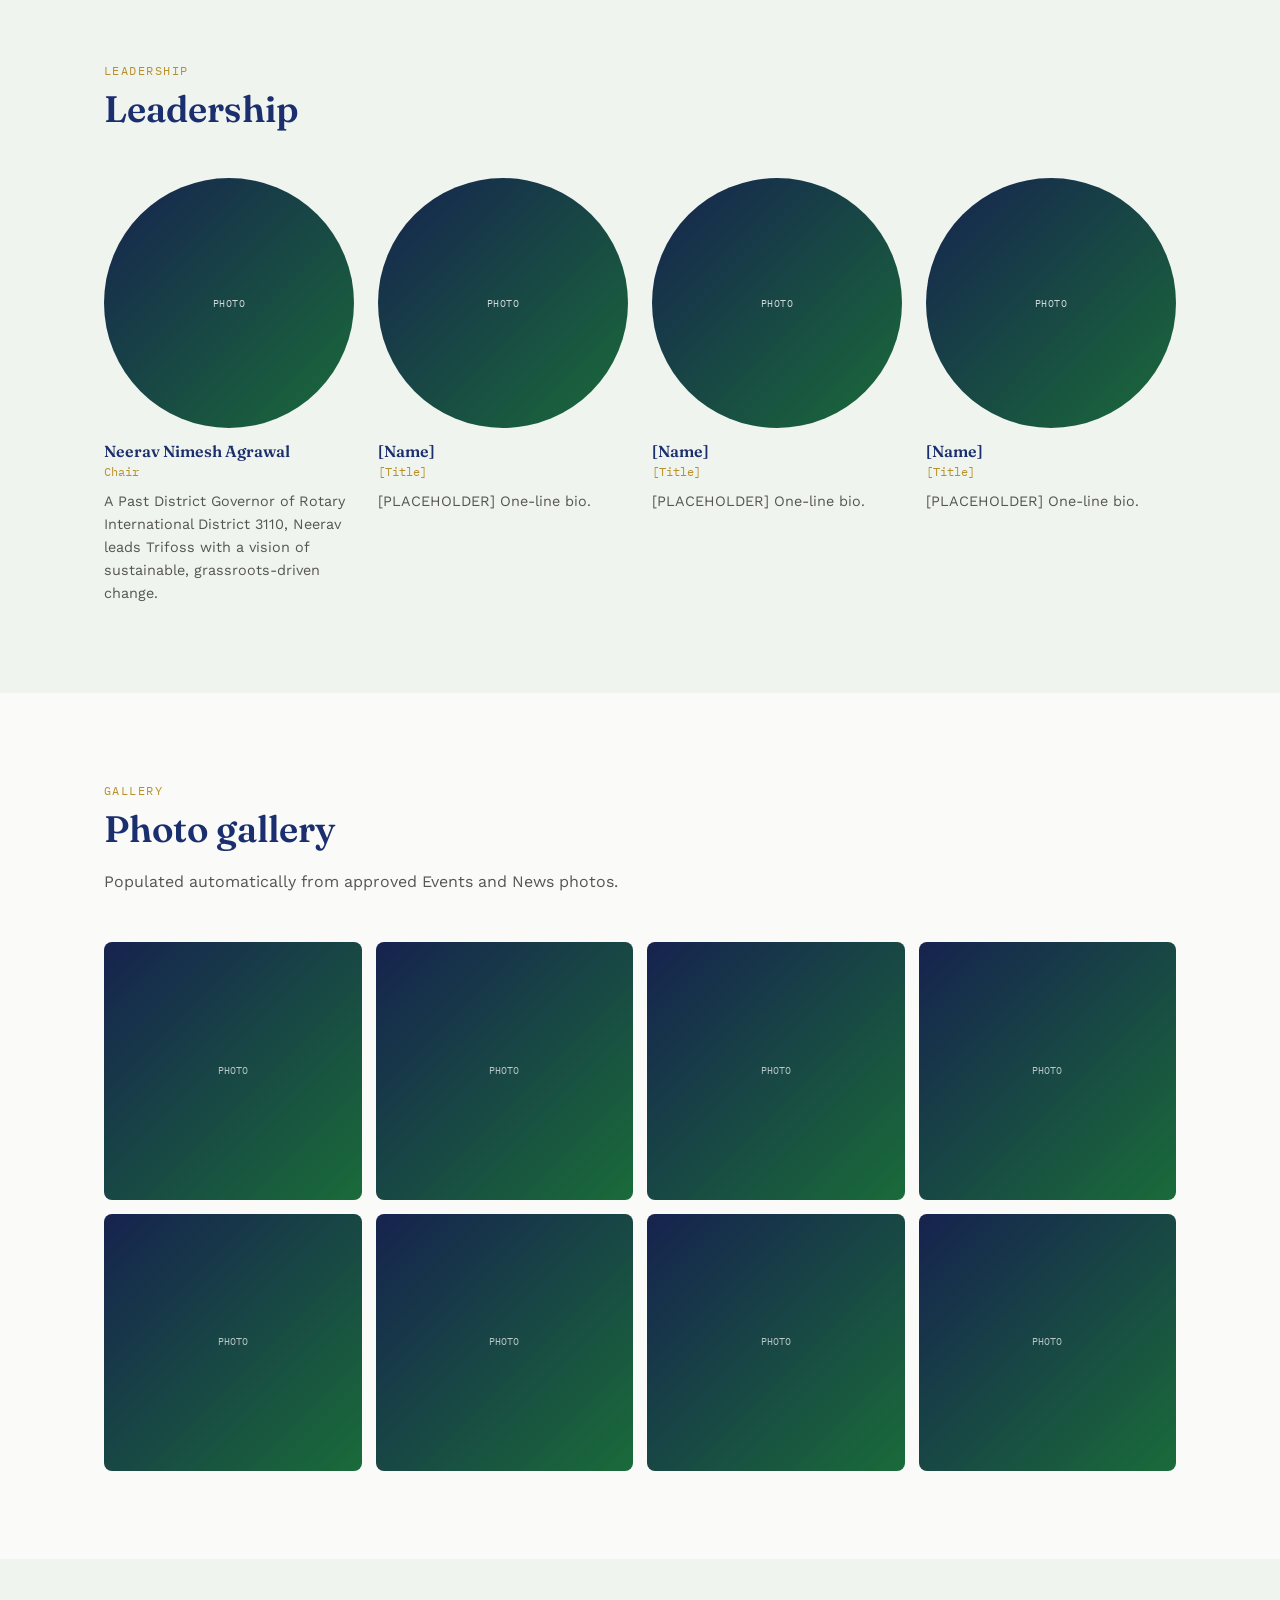
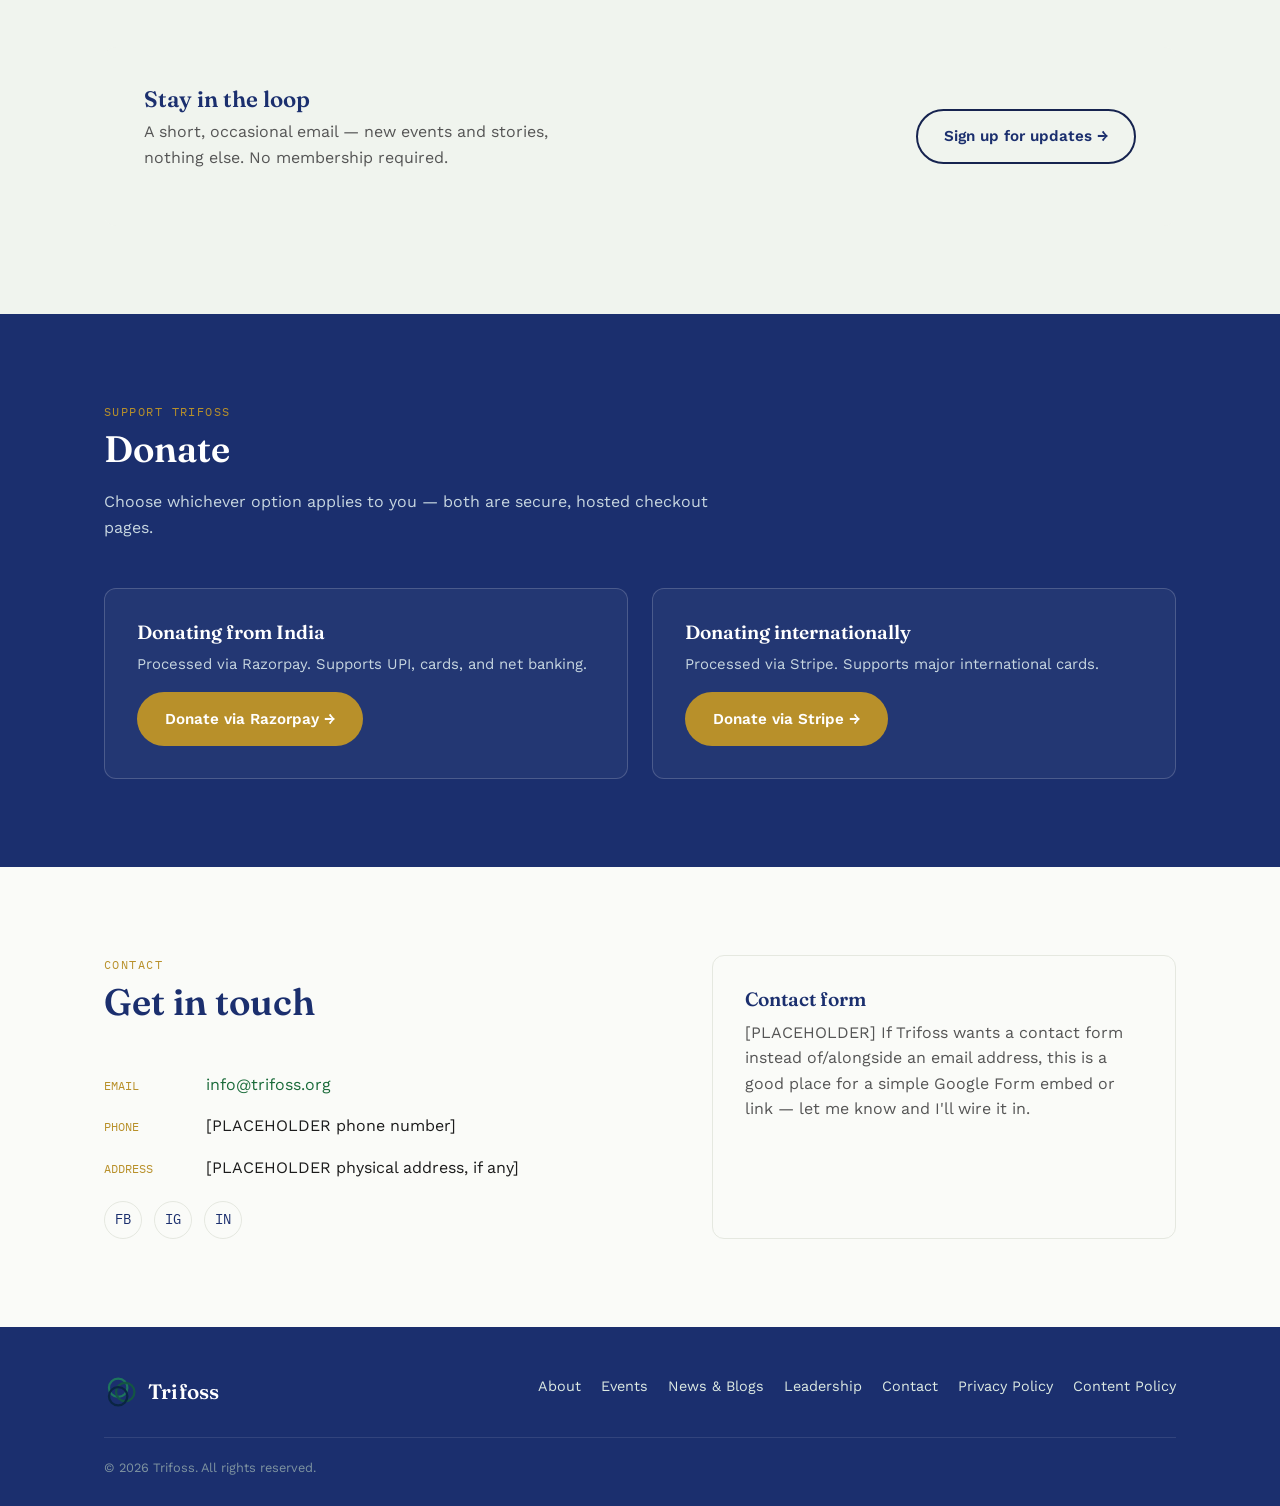
==== commit c2a3fbcc: "Publish approved content" ====
--- a/index.html
+++ b/index.html
@@ -165,7 +165,14 @@
            and replaces everything between the BUILD:EVENTS markers below. -->
       <div class="card-grid">
         <!-- BUILD:EVENTS:START -->
-<p style="grid-column: 1 / -1; text-align: center; color: var(--ink-soft);">No upcoming events yet — check back soon.</p>
+<article class="tile">
+          <div class="tile-image">Event image</div>
+          <div class="tile-body">
+            <span class="tile-meta">Jul 27, 2026 · Online</span>
+            <h3><a href="events/2026-07-27-cavu-webinar.html">CAVU Webinar</a></h3>
+            <p>Webinar on CAVU.Org (CIC-Climate Innovation Challenge) _USD 4500 Prize Pool</p>
+          </div>
+        </article>
         <!-- BUILD:EVENTS:END -->
       </div>
 
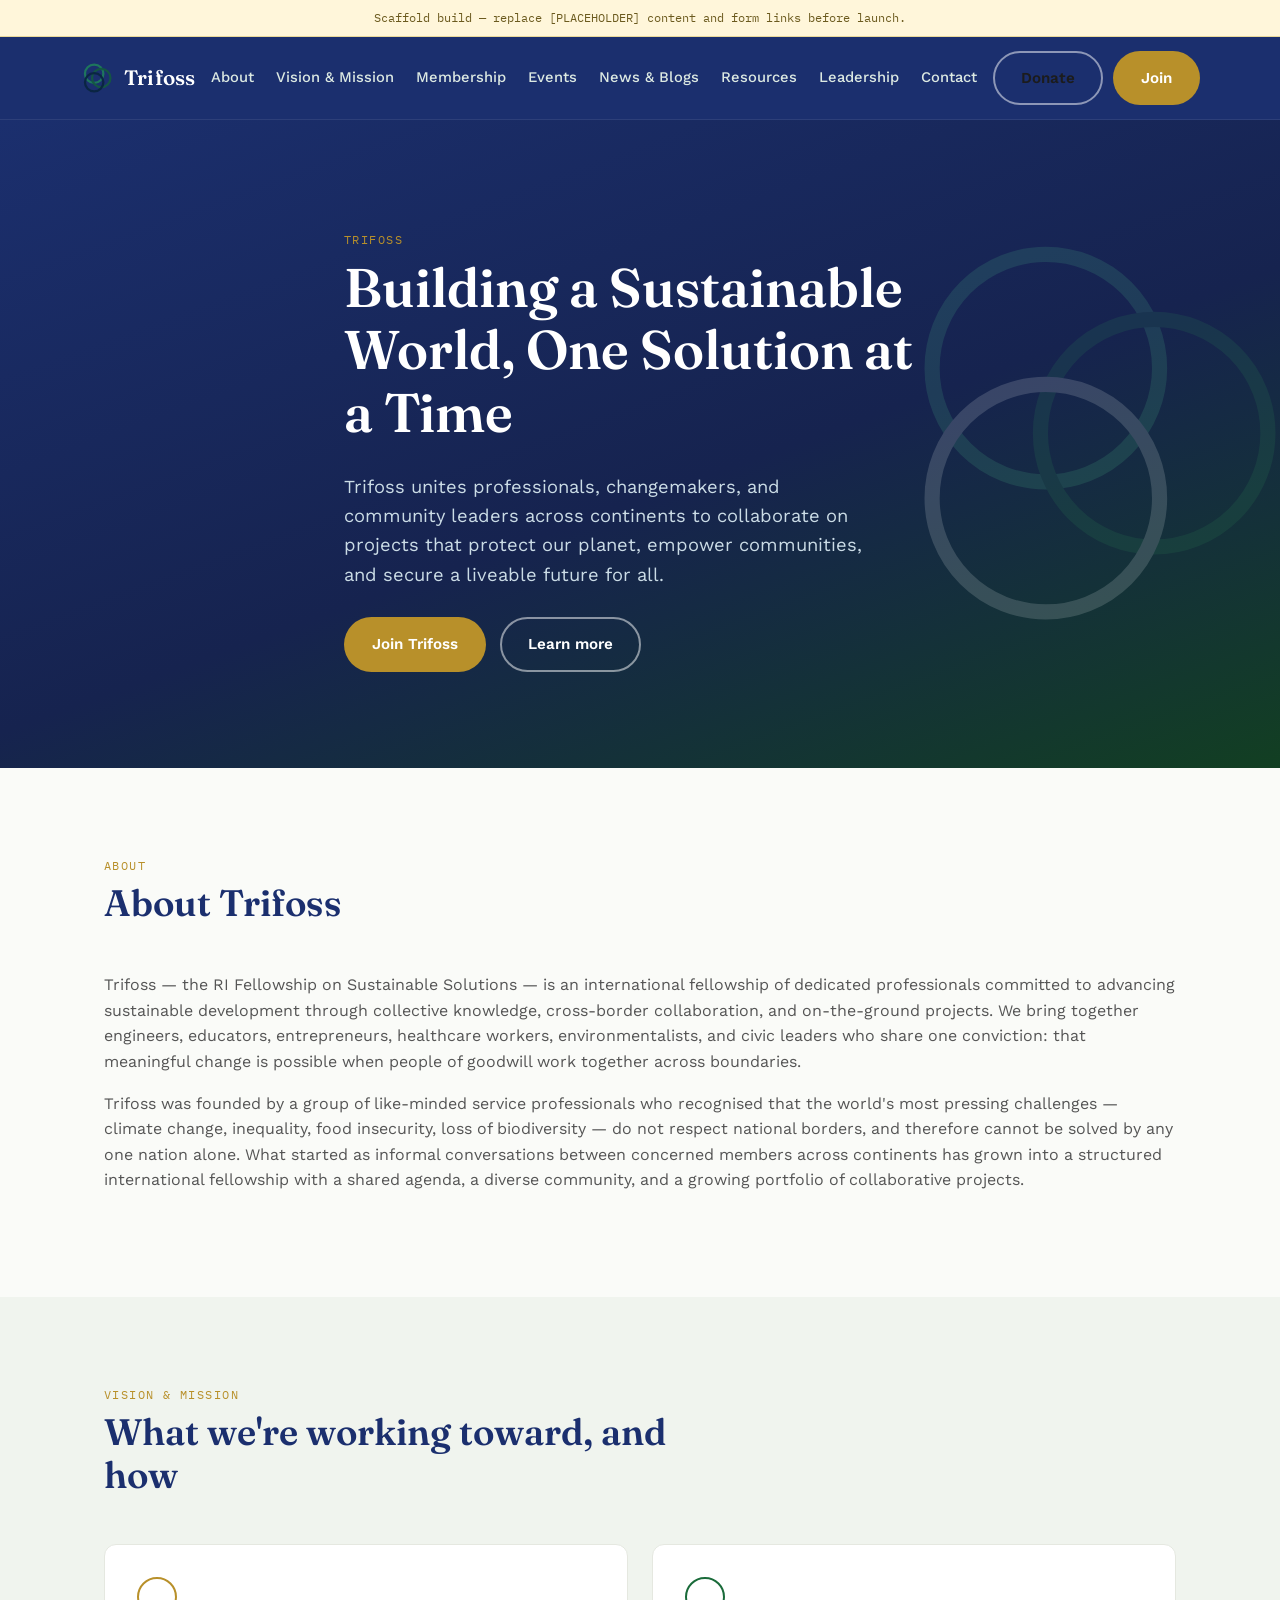
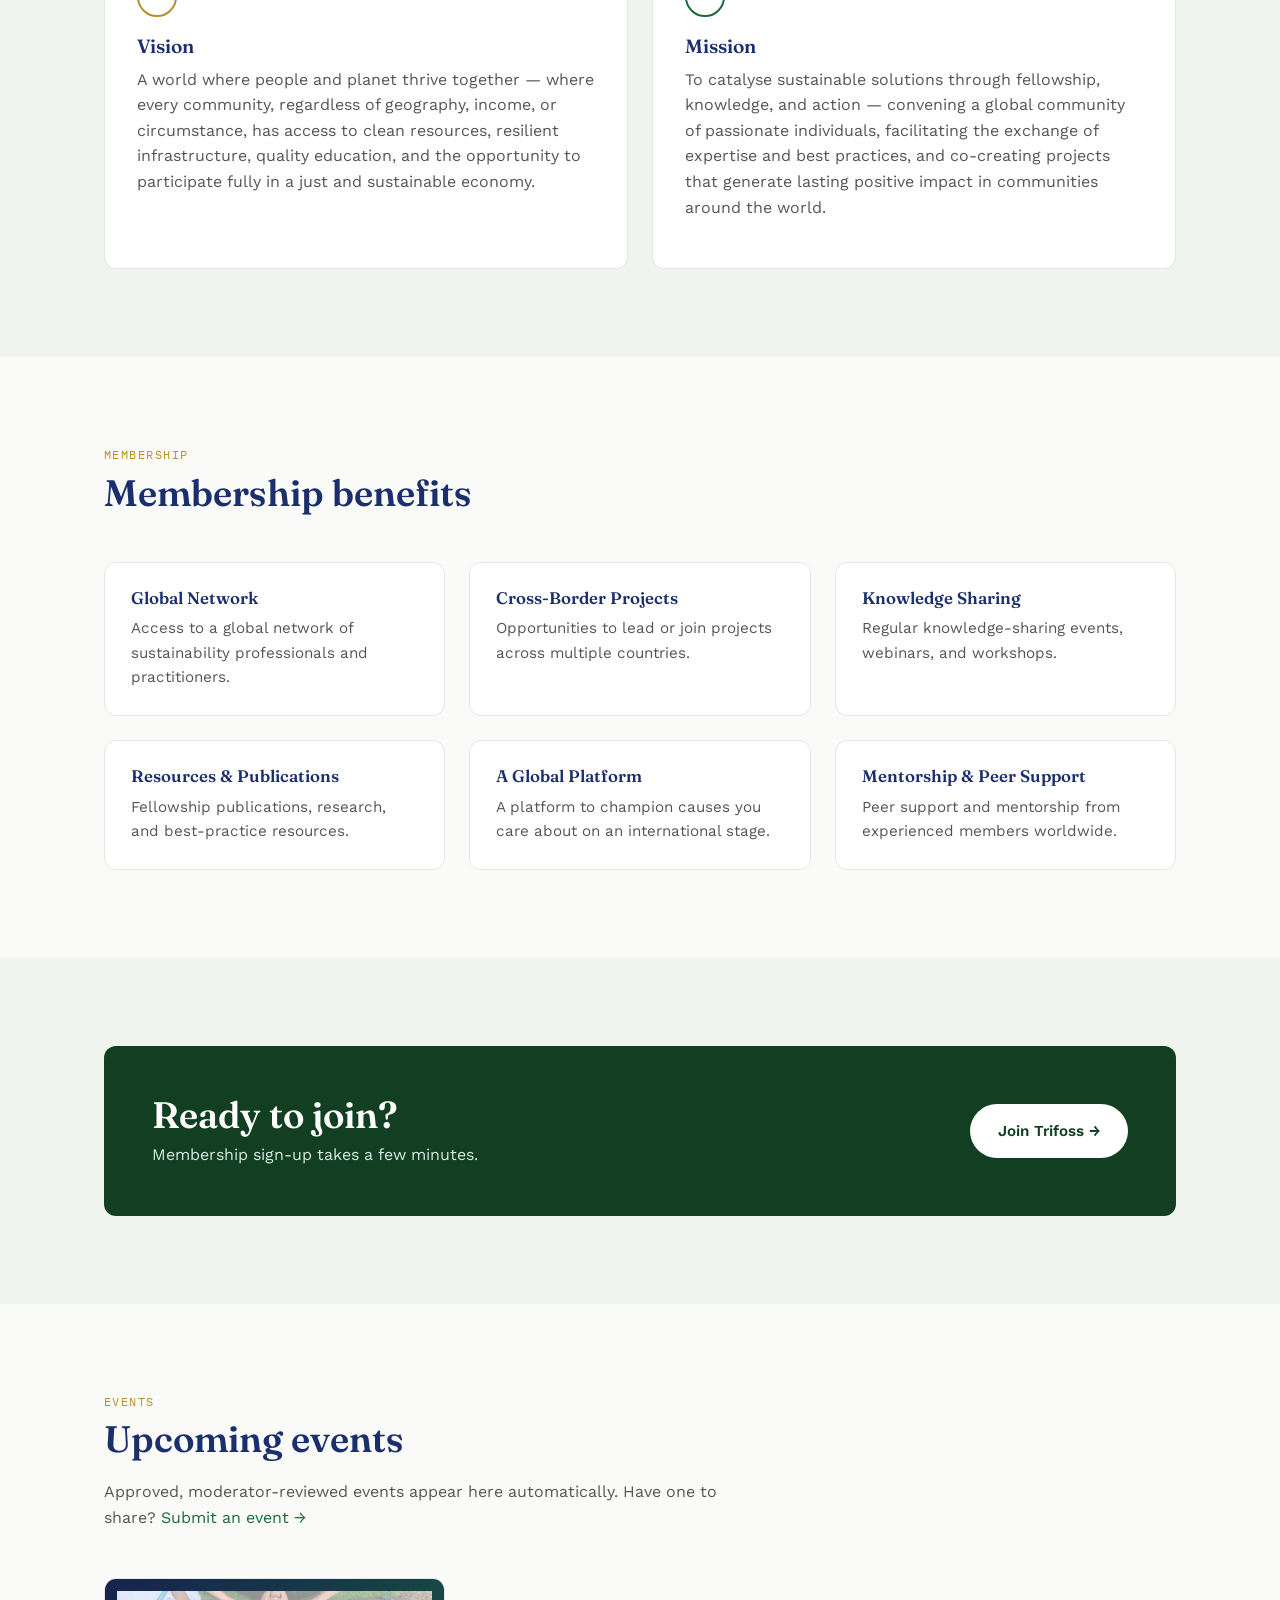
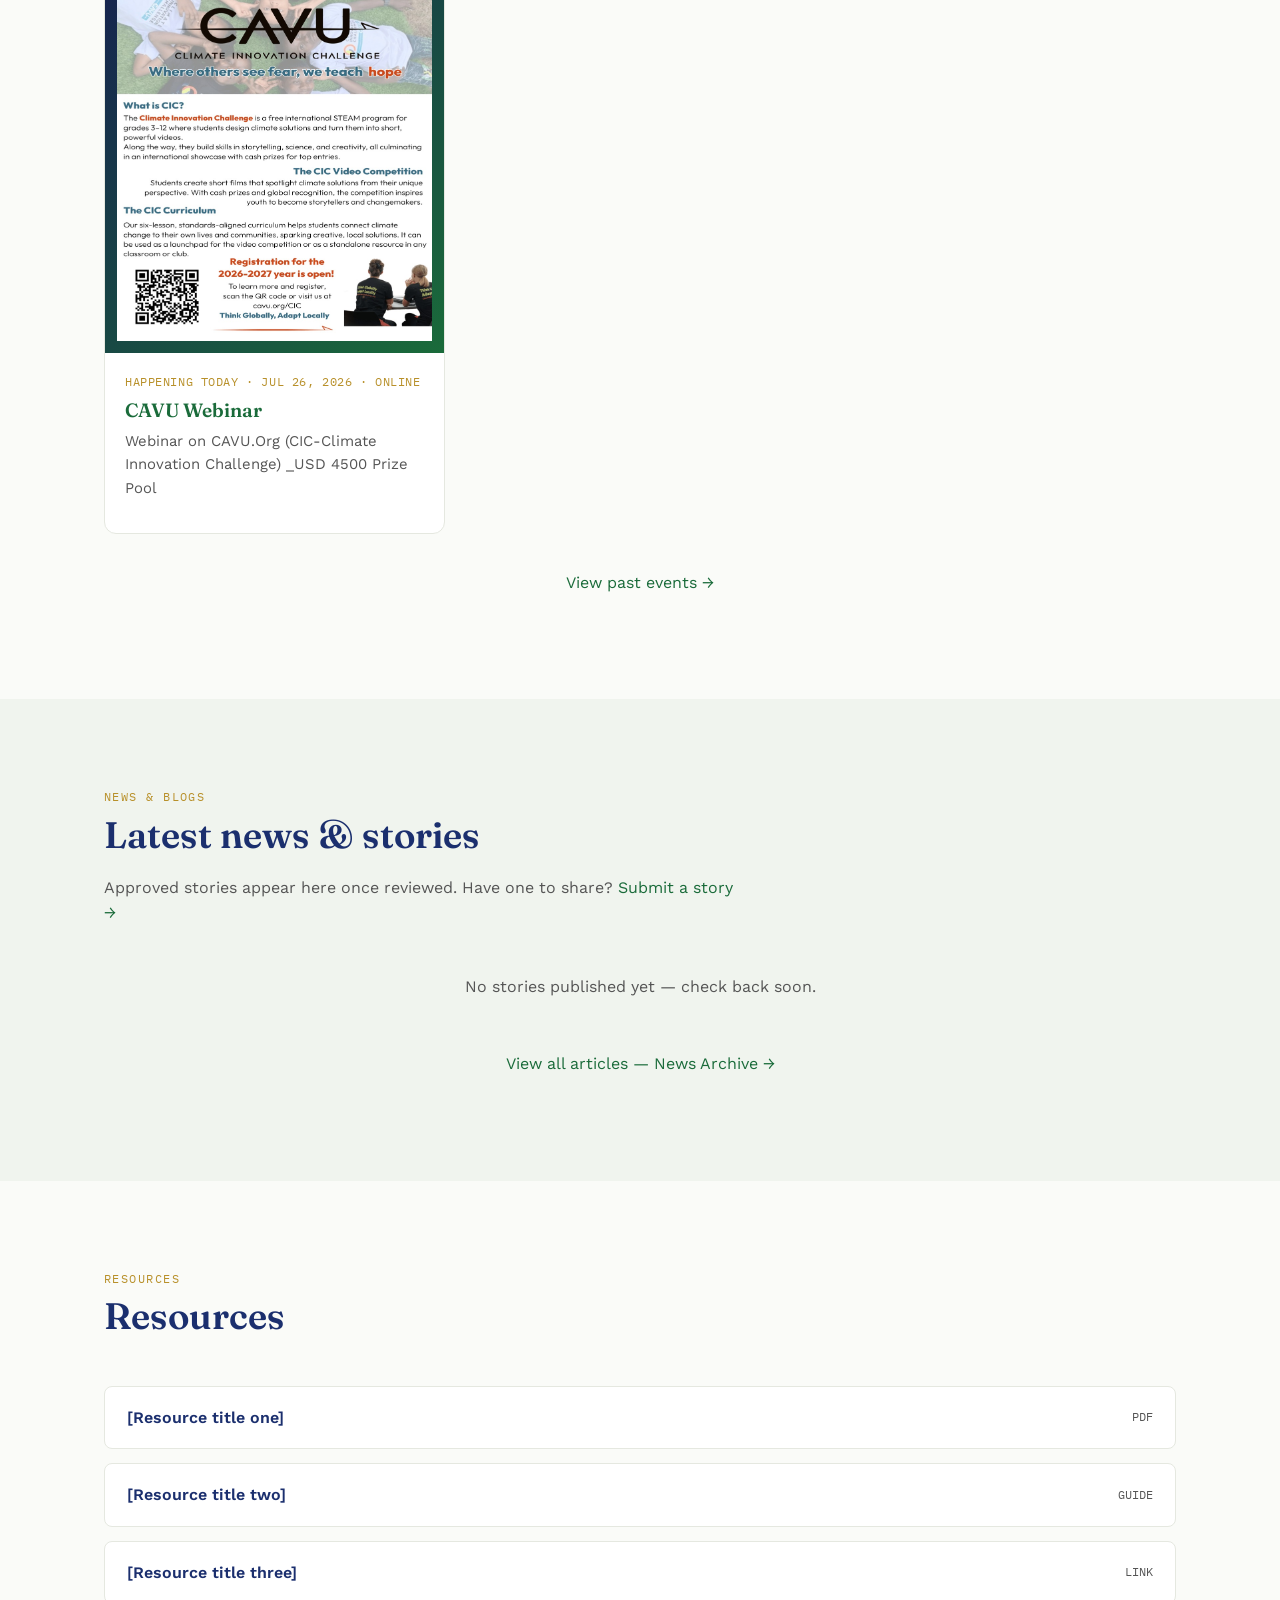
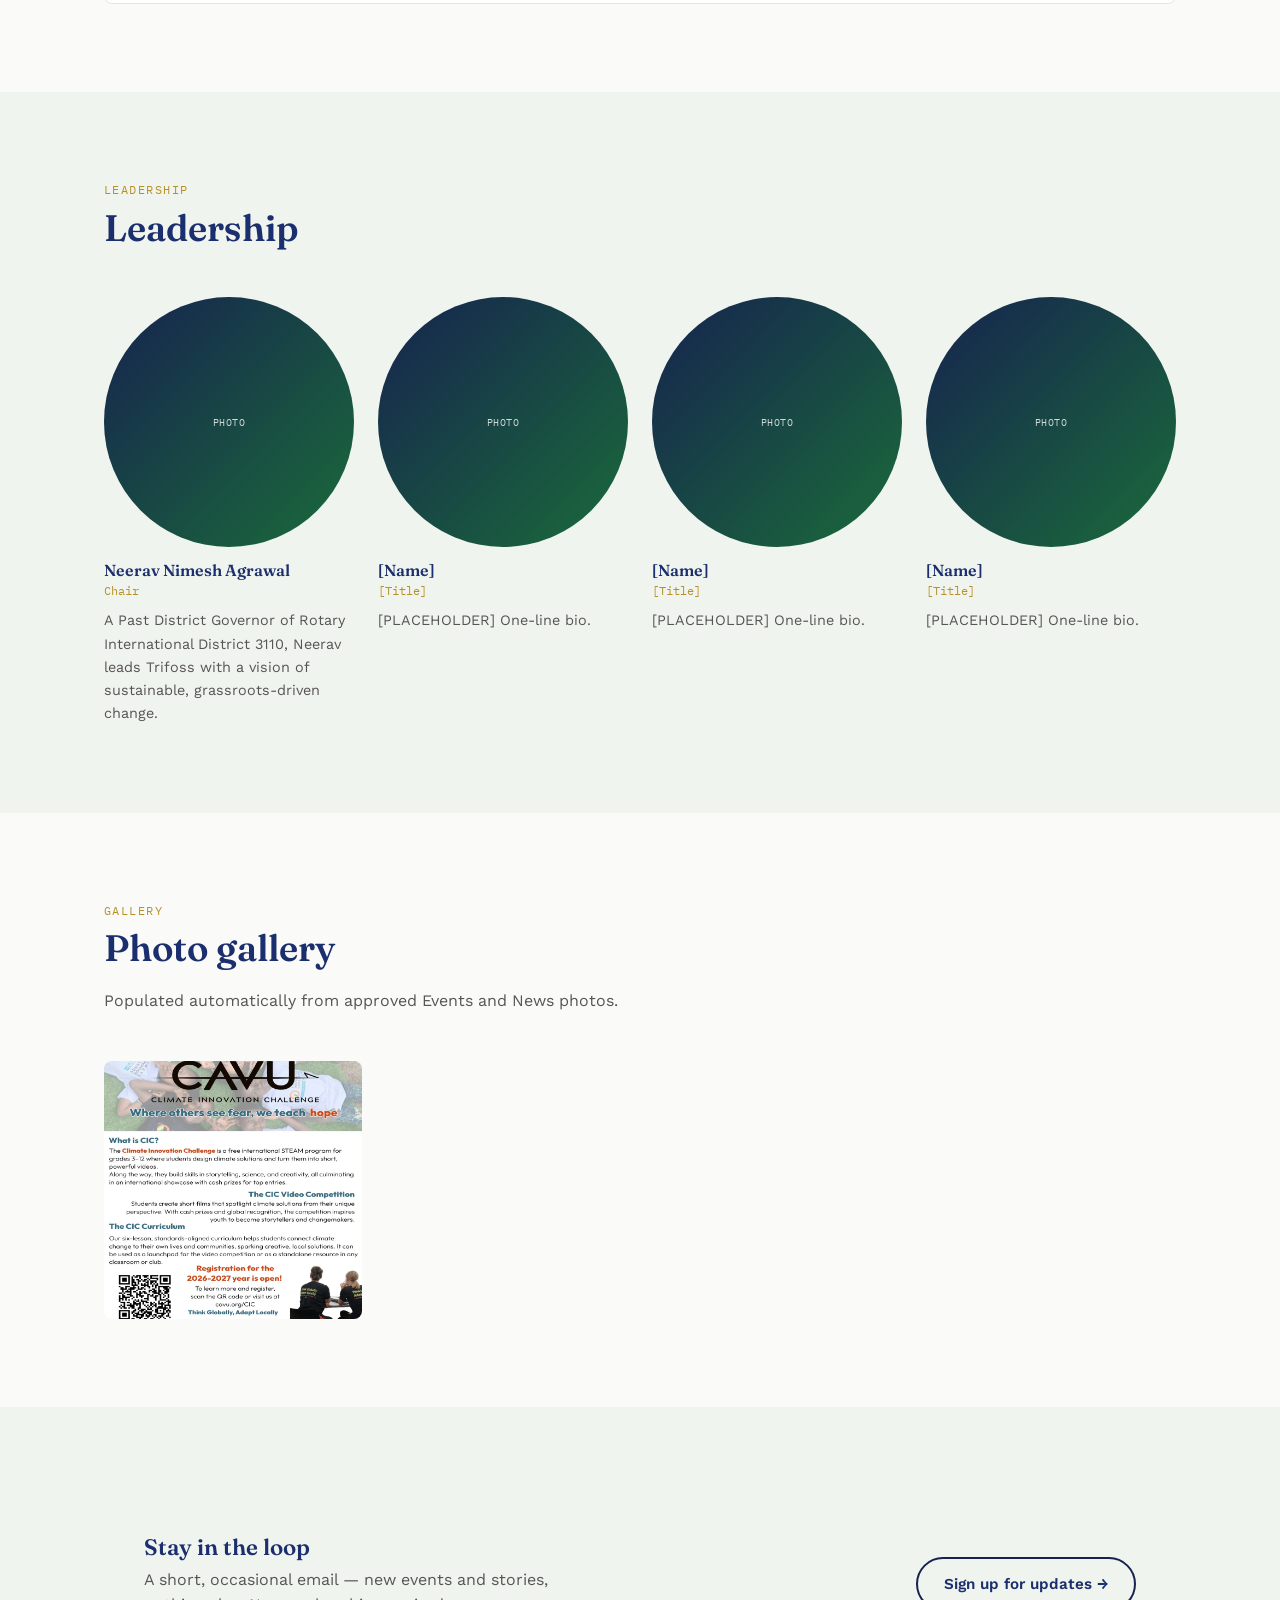
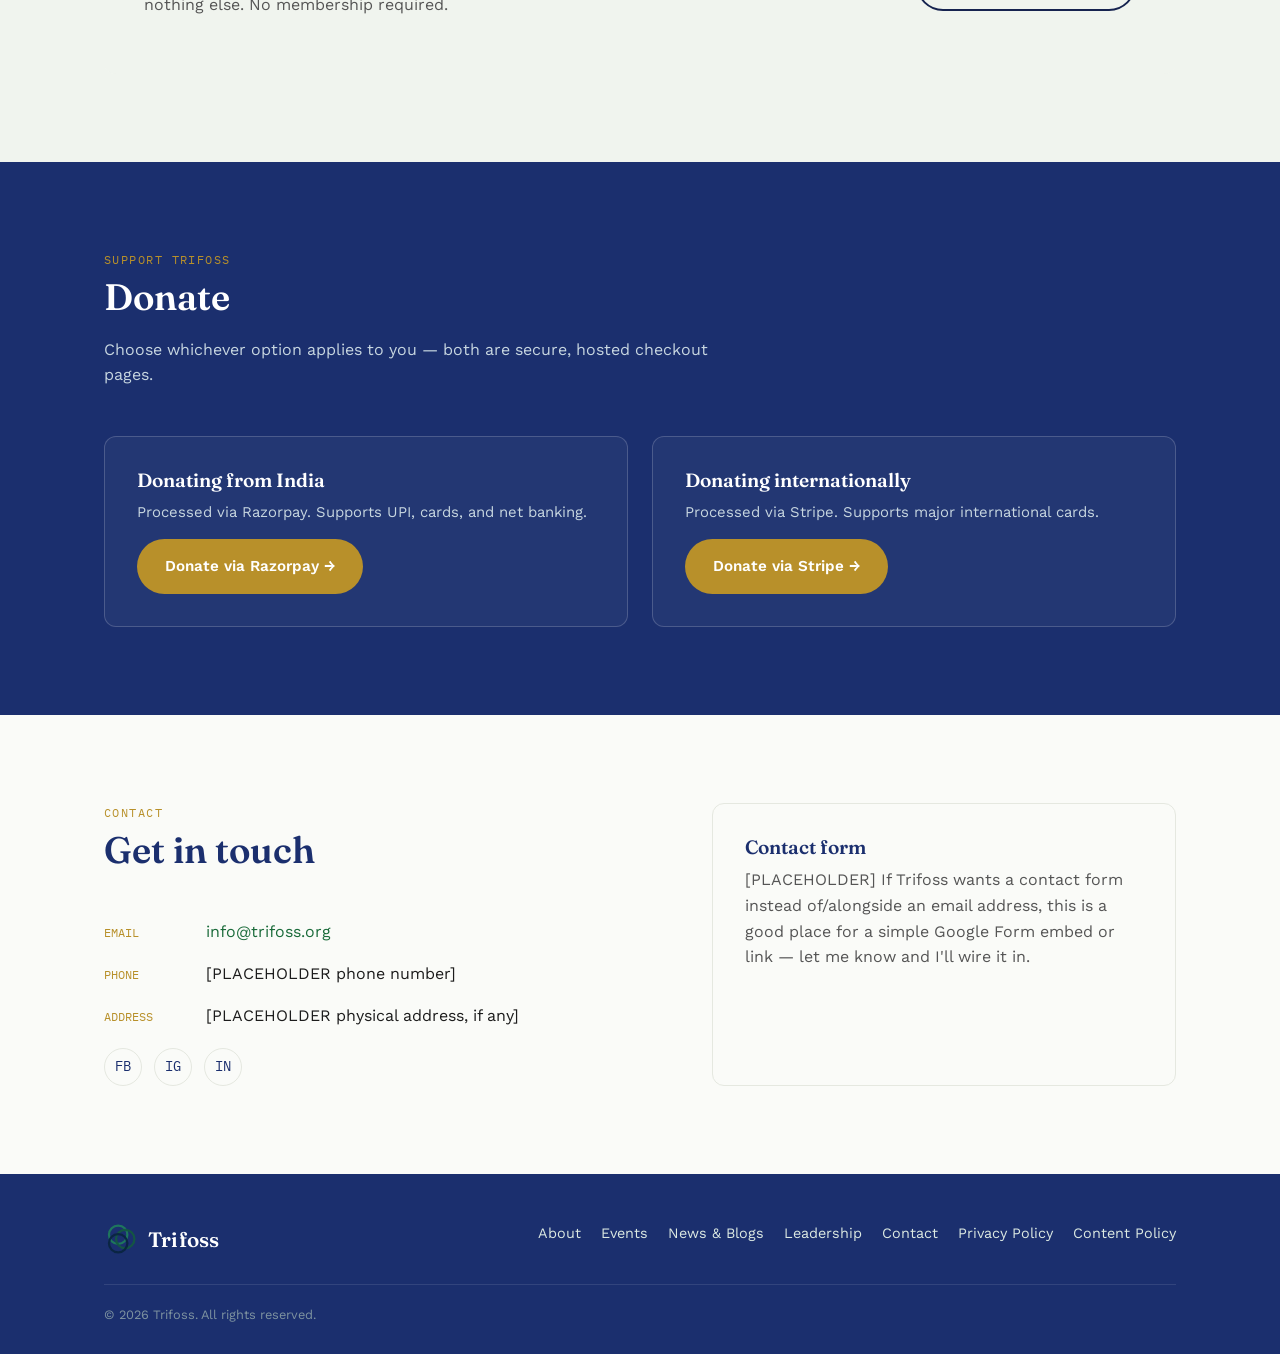
==== commit cb829f3b: "Publish approved content" ====
--- a/index.html
+++ b/index.html
@@ -166,10 +166,10 @@
       <div class="card-grid">
         <!-- BUILD:EVENTS:START -->
 <article class="tile">
-          <div class="tile-image">Event image</div>
+          <div class="tile-image"><img src="assets/images/events/2026-07-26-cavu-webinar.jpg" alt="CAVU Webinar" style="width:100%;height:100%;object-fit:cover;"></div>
           <div class="tile-body">
-            <span class="tile-meta">Jul 27, 2026 · Online</span>
-            <h3><a href="events/2026-07-27-cavu-webinar.html">CAVU Webinar</a></h3>
+            <span class="tile-meta">Happening today · Jul 26, 2026 · Online</span>
+            <h3><a href="events/2026-07-26-cavu-webinar.html">CAVU Webinar</a></h3>
             <p>Webinar on CAVU.Org (CIC-Climate Innovation Challenge) _USD 4500 Prize Pool</p>
           </div>
         </article>
@@ -273,14 +273,7 @@
       </div>
       <div class="gallery-grid">
         <!-- BUILD:GALLERY:START -->
-        <div class="gallery-tile">Photo</div>
-        <div class="gallery-tile">Photo</div>
-        <div class="gallery-tile">Photo</div>
-        <div class="gallery-tile">Photo</div>
-        <div class="gallery-tile">Photo</div>
-        <div class="gallery-tile">Photo</div>
-        <div class="gallery-tile">Photo</div>
-        <div class="gallery-tile">Photo</div>
+<a class="gallery-tile lightbox-trigger" href="events/2026-07-26-cavu-webinar.html" data-caption="CAVU Webinar" style="display:block;background-image:url('assets/images/events/2026-07-26-cavu-webinar.jpg');background-size:cover;background-position:center;"></a>
         <!-- BUILD:GALLERY:END -->
       </div>
     </div>
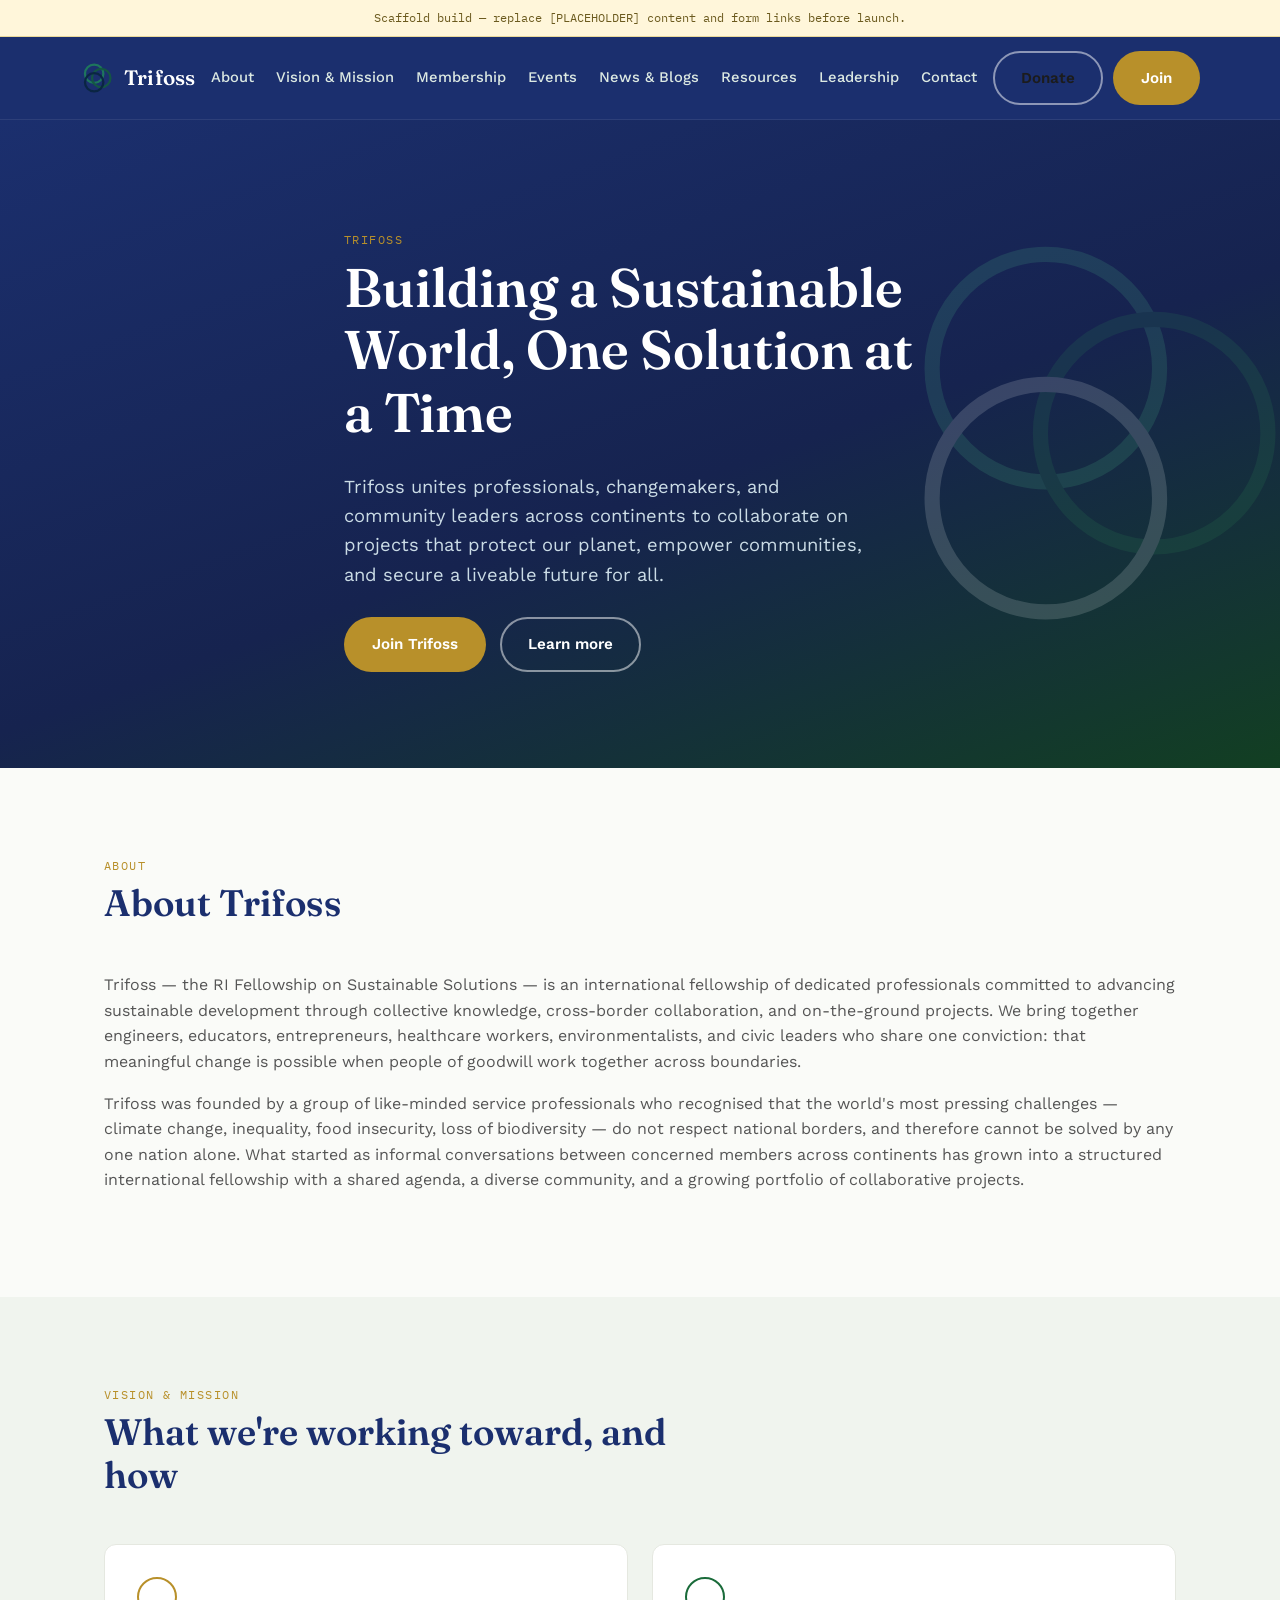
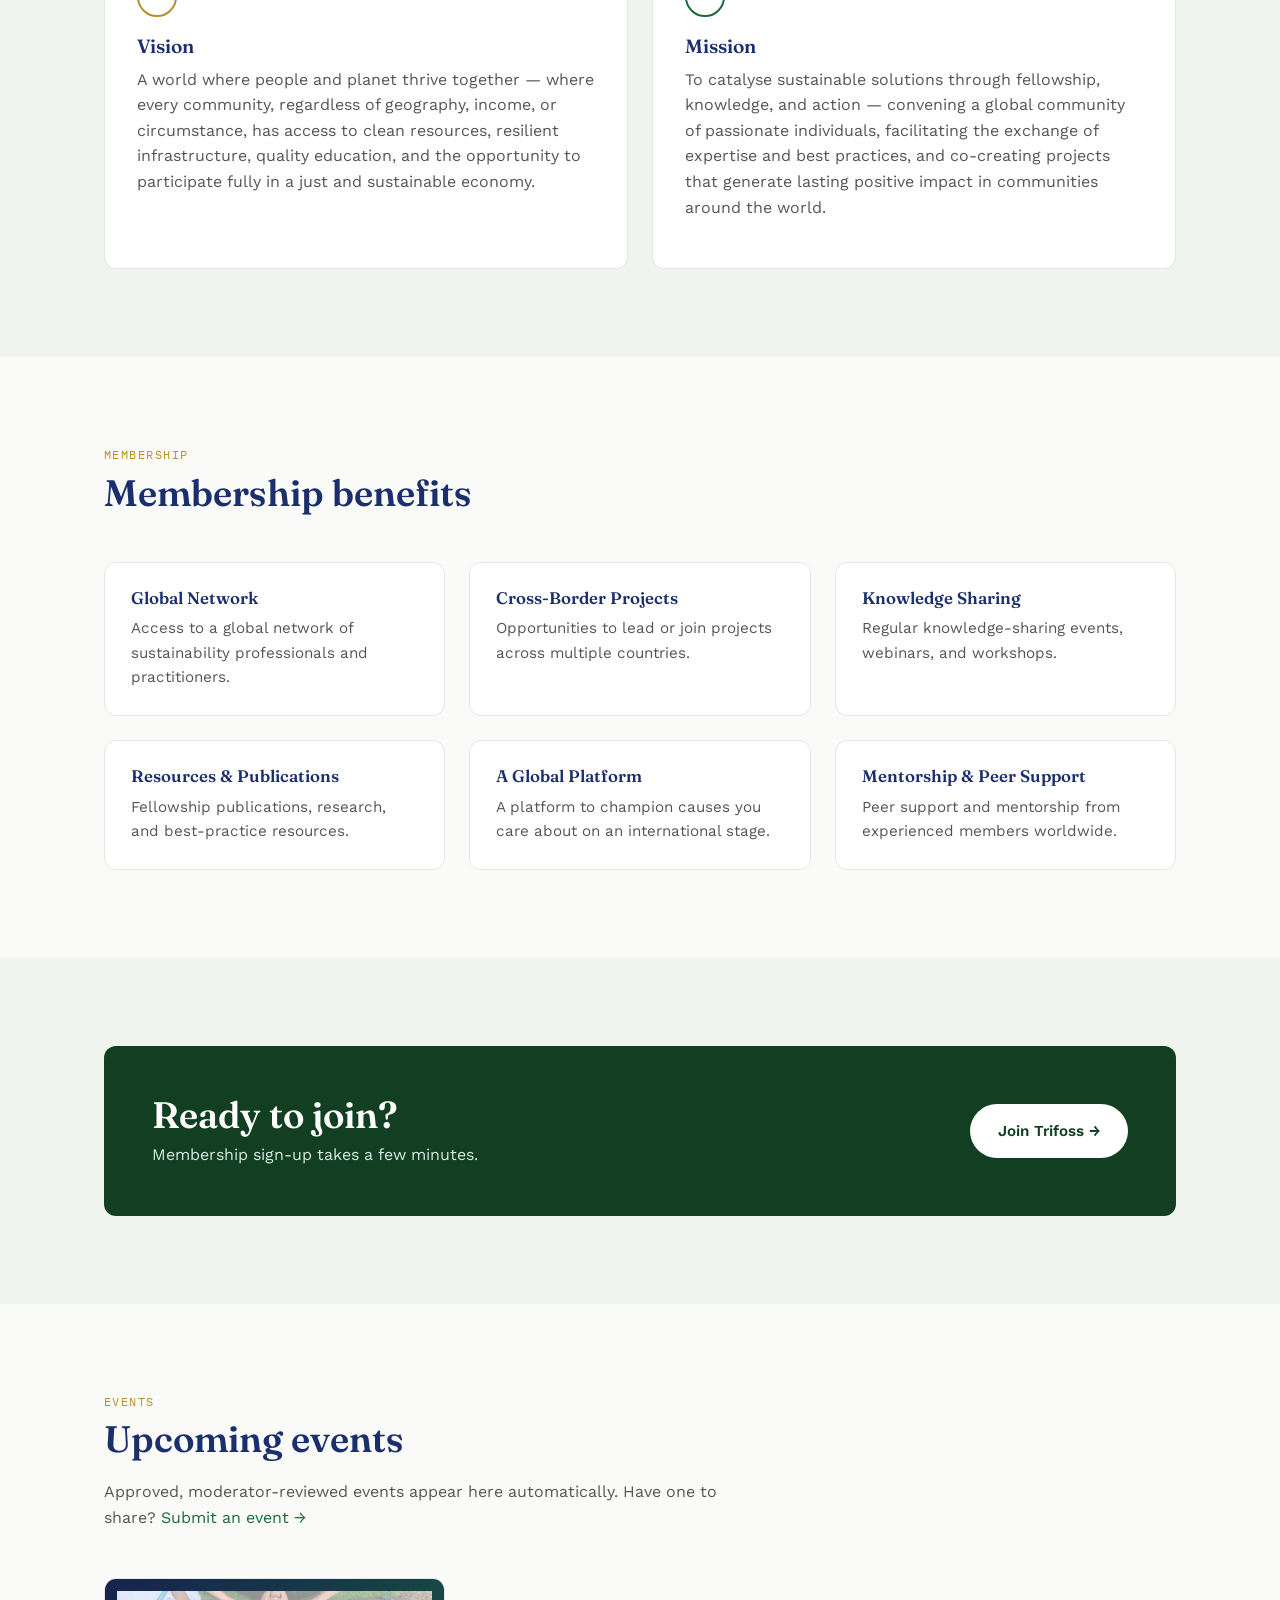
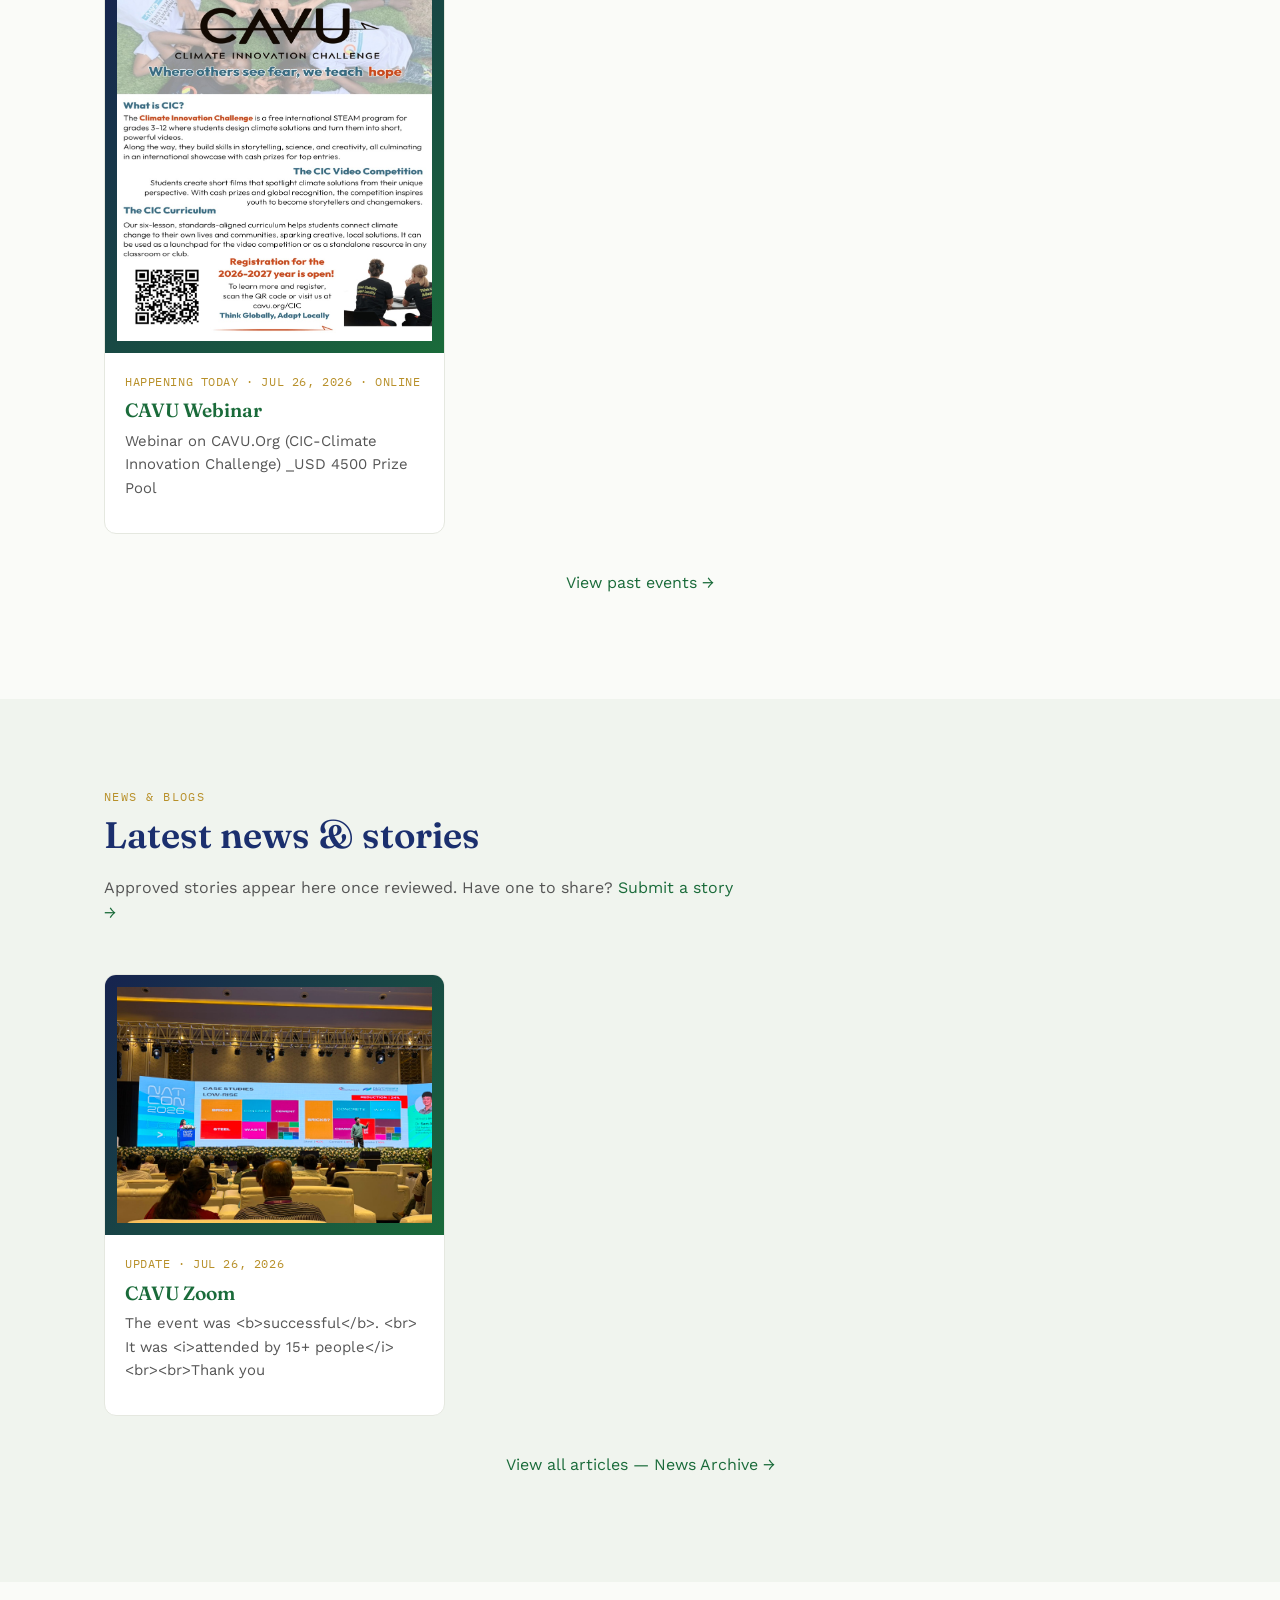
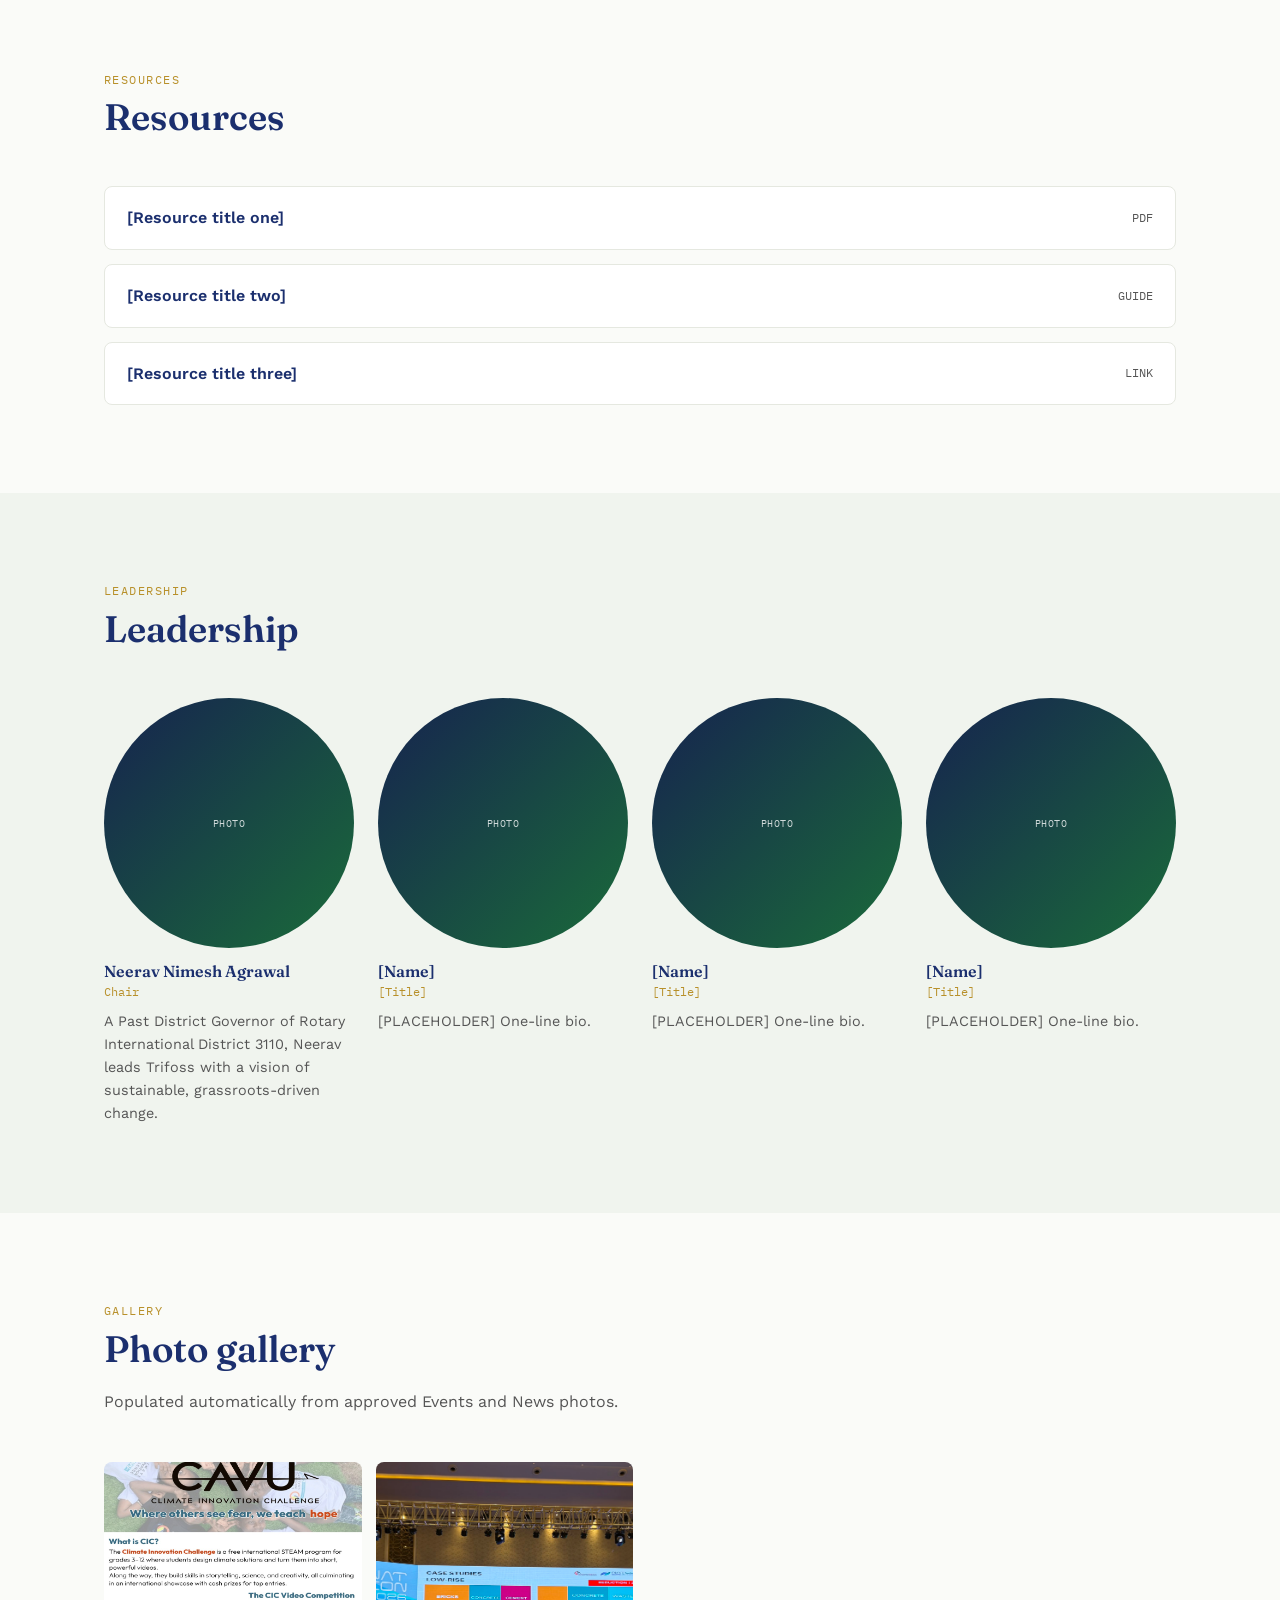
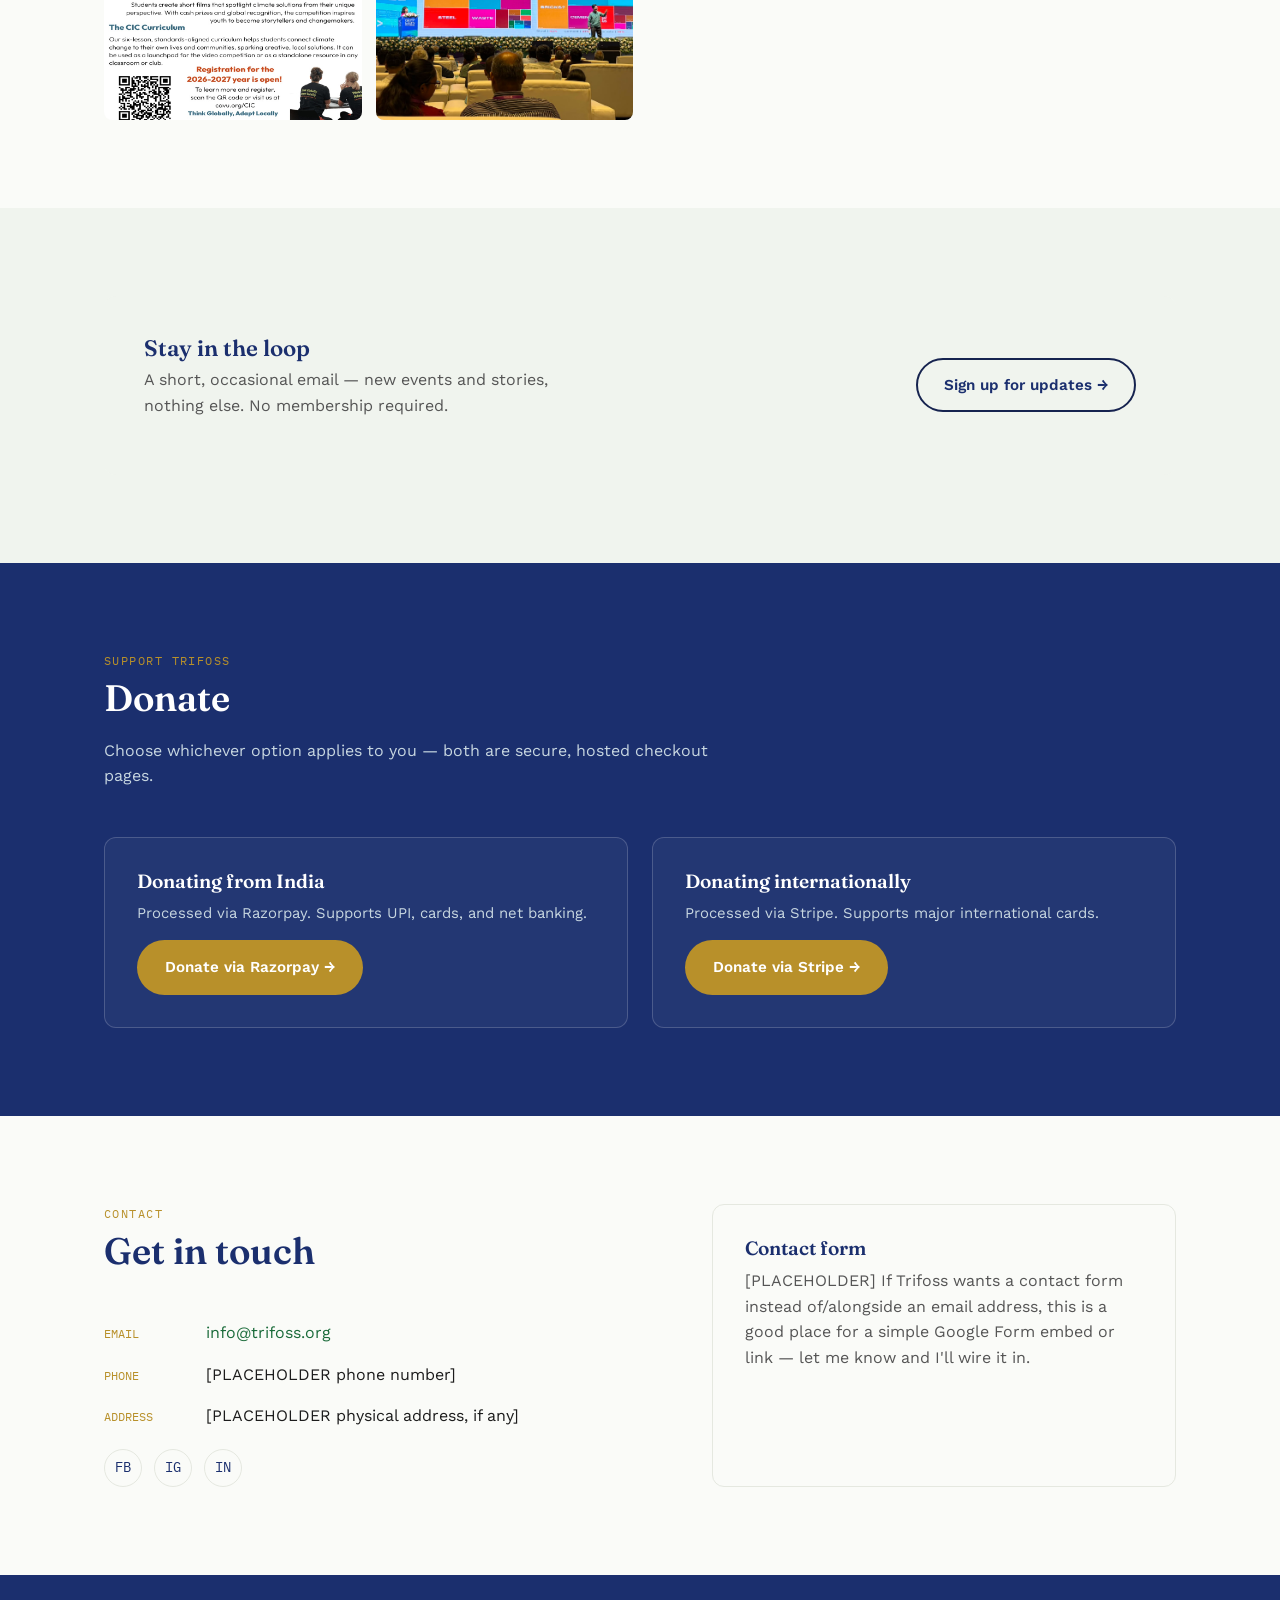
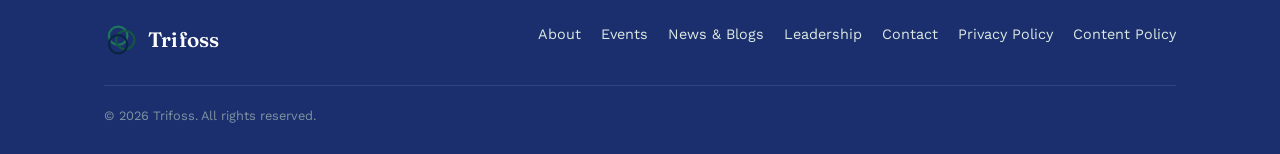
==== commit 304b2e5c: "Publish approved content" ====
--- a/index.html
+++ b/index.html
@@ -199,7 +199,14 @@
            the BUILD:NEWS markers below. -->
       <div class="card-grid">
         <!-- BUILD:NEWS:START -->
-<p style="grid-column: 1 / -1; text-align: center; color: var(--ink-soft);">No stories published yet — check back soon.</p>
+<article class="tile">
+          <div class="tile-image"><img src="assets/images/news/2026-07-26-cavu-zoom.jpg" alt="CAVU Zoom" style="width:100%;height:100%;object-fit:cover;"></div>
+          <div class="tile-body">
+            <span class="tile-meta">Update · Jul 26, 2026</span>
+            <h3><a href="news/2026-07-26-cavu-zoom.html">CAVU Zoom</a></h3>
+            <p>The event was &lt;b&gt;successful&lt;/b&gt;. &lt;br&gt; It was &lt;i&gt;attended by 15+ people&lt;/i&gt; &lt;br&gt;&lt;br&gt;Thank you</p>
+          </div>
+        </article>
         <!-- BUILD:NEWS:END -->
       </div>
 
@@ -274,6 +281,7 @@
       <div class="gallery-grid">
         <!-- BUILD:GALLERY:START -->
 <a class="gallery-tile lightbox-trigger" href="events/2026-07-26-cavu-webinar.html" data-caption="CAVU Webinar" style="display:block;background-image:url('assets/images/events/2026-07-26-cavu-webinar.jpg');background-size:cover;background-position:center;"></a>
+        <a class="gallery-tile lightbox-trigger" href="news/2026-07-26-cavu-zoom.html" data-caption="CAVU Zoom" style="display:block;background-image:url('assets/images/news/2026-07-26-cavu-zoom.jpg');background-size:cover;background-position:center;"></a>
         <!-- BUILD:GALLERY:END -->
       </div>
     </div>
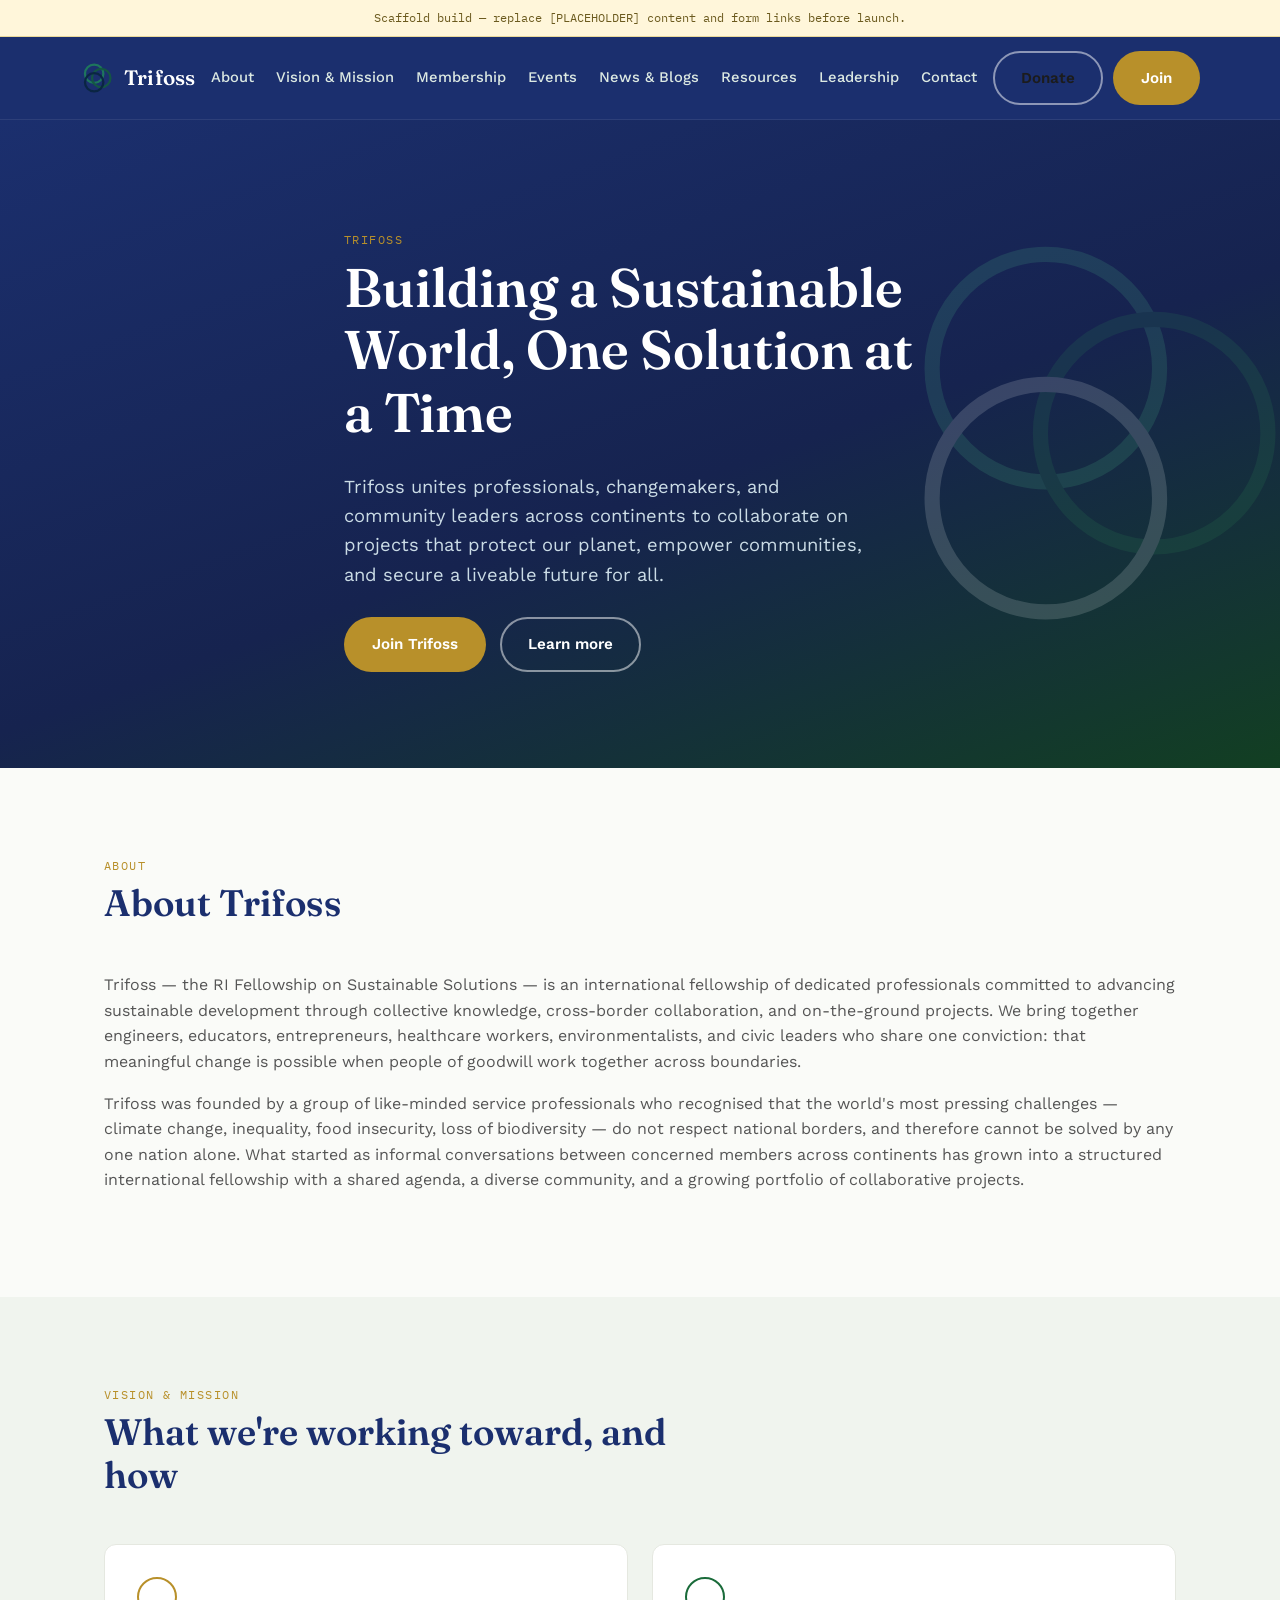
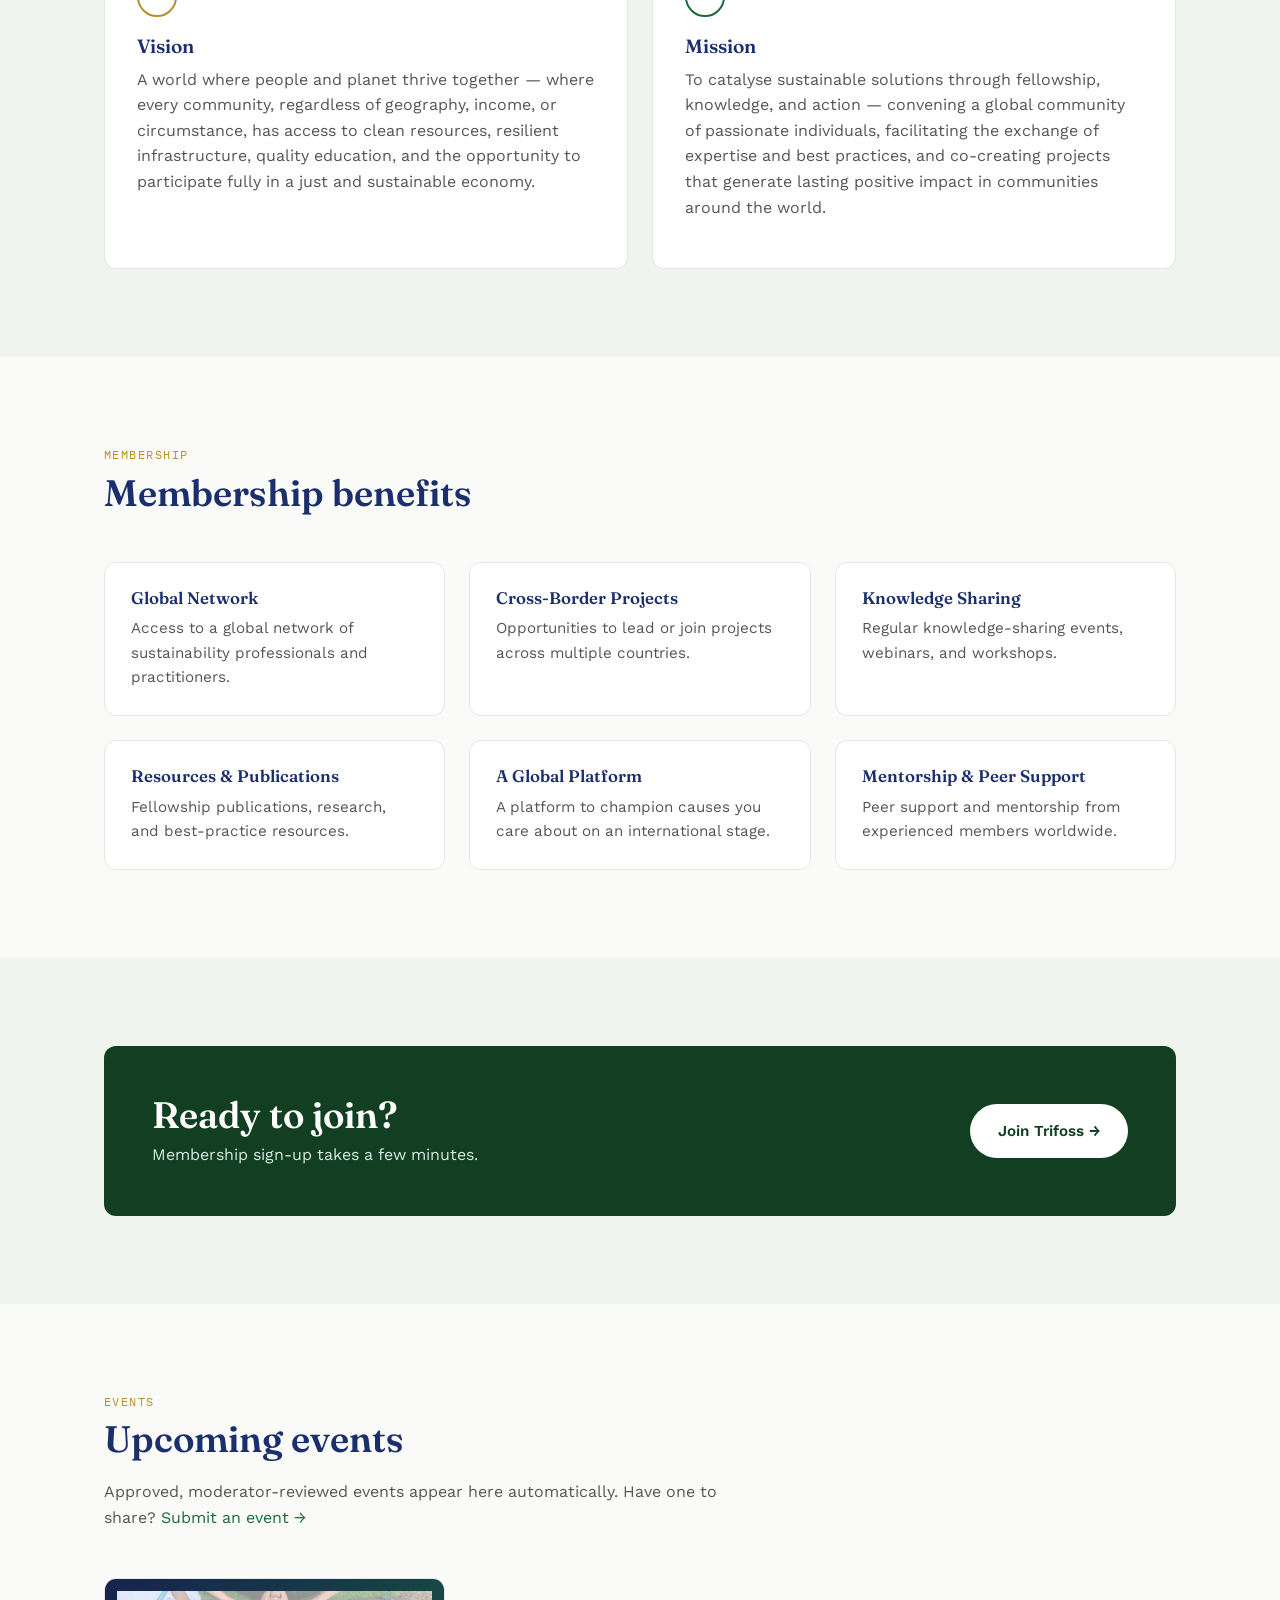
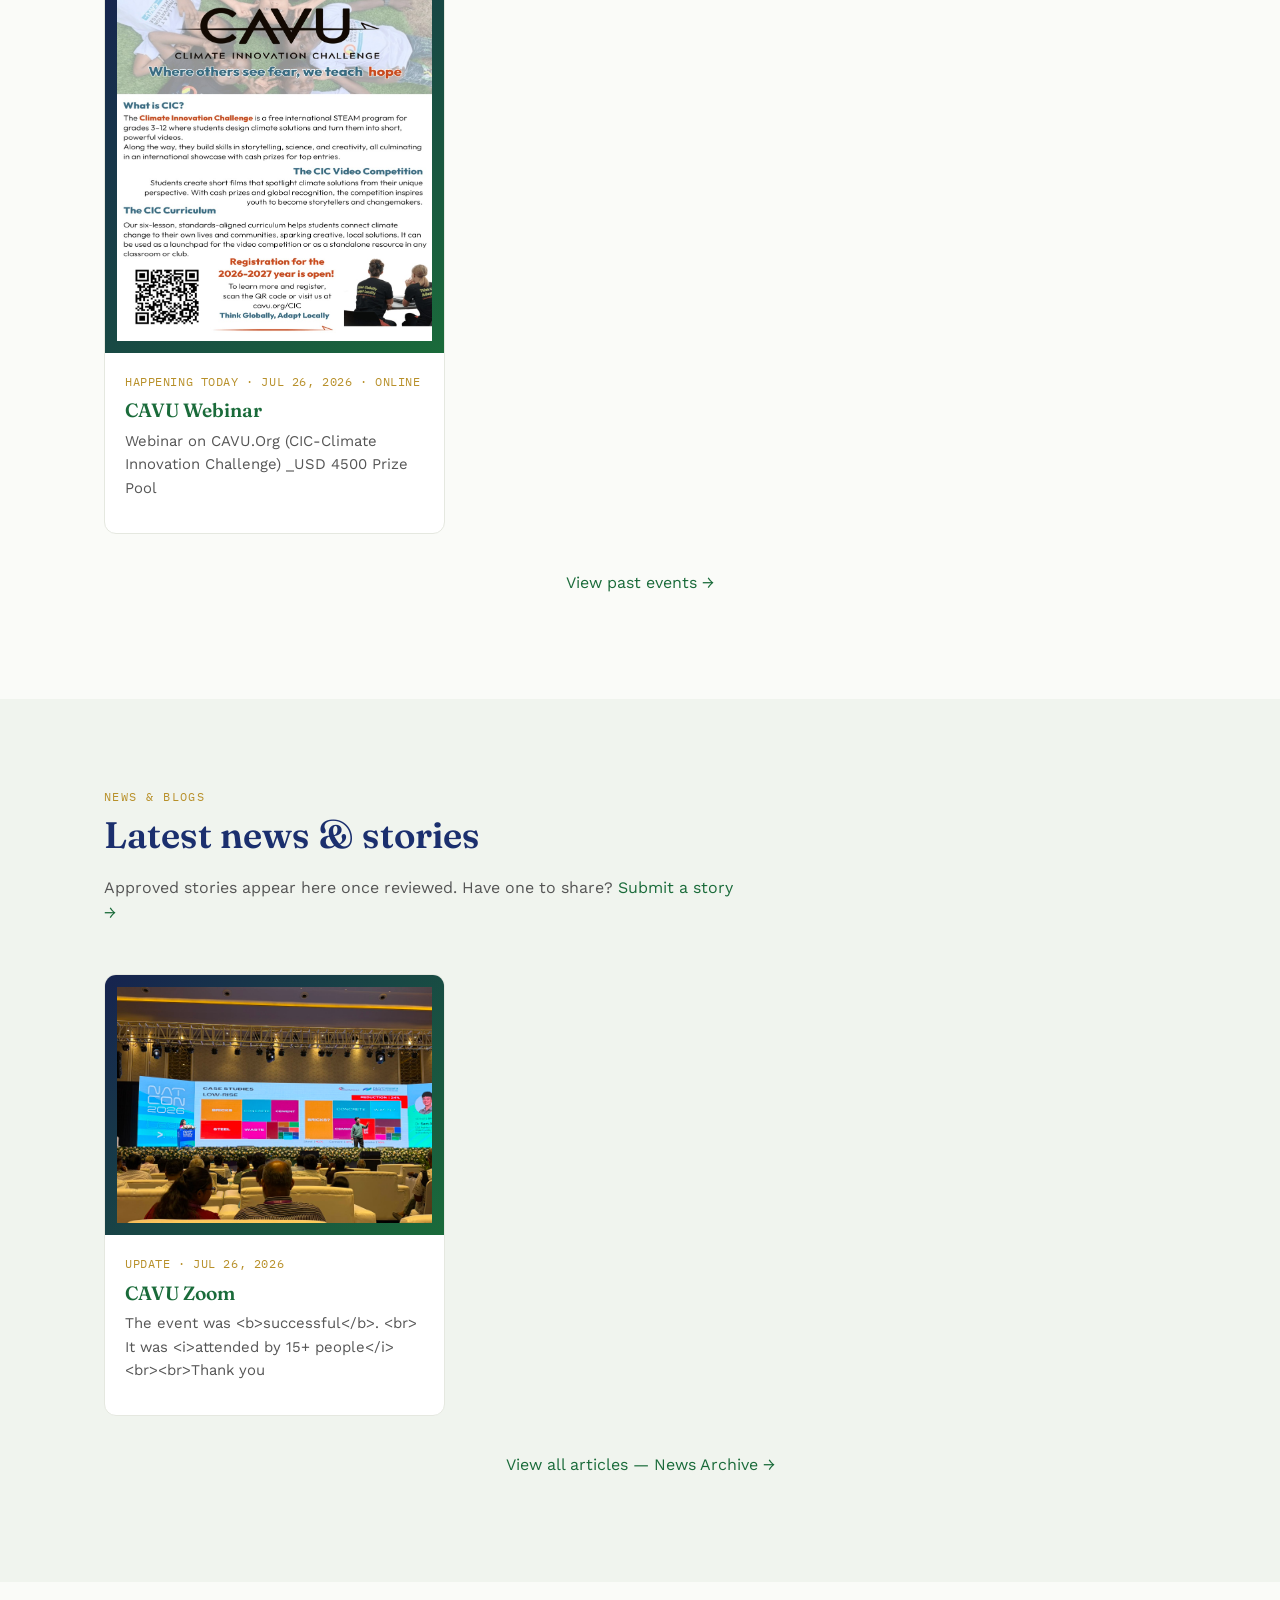
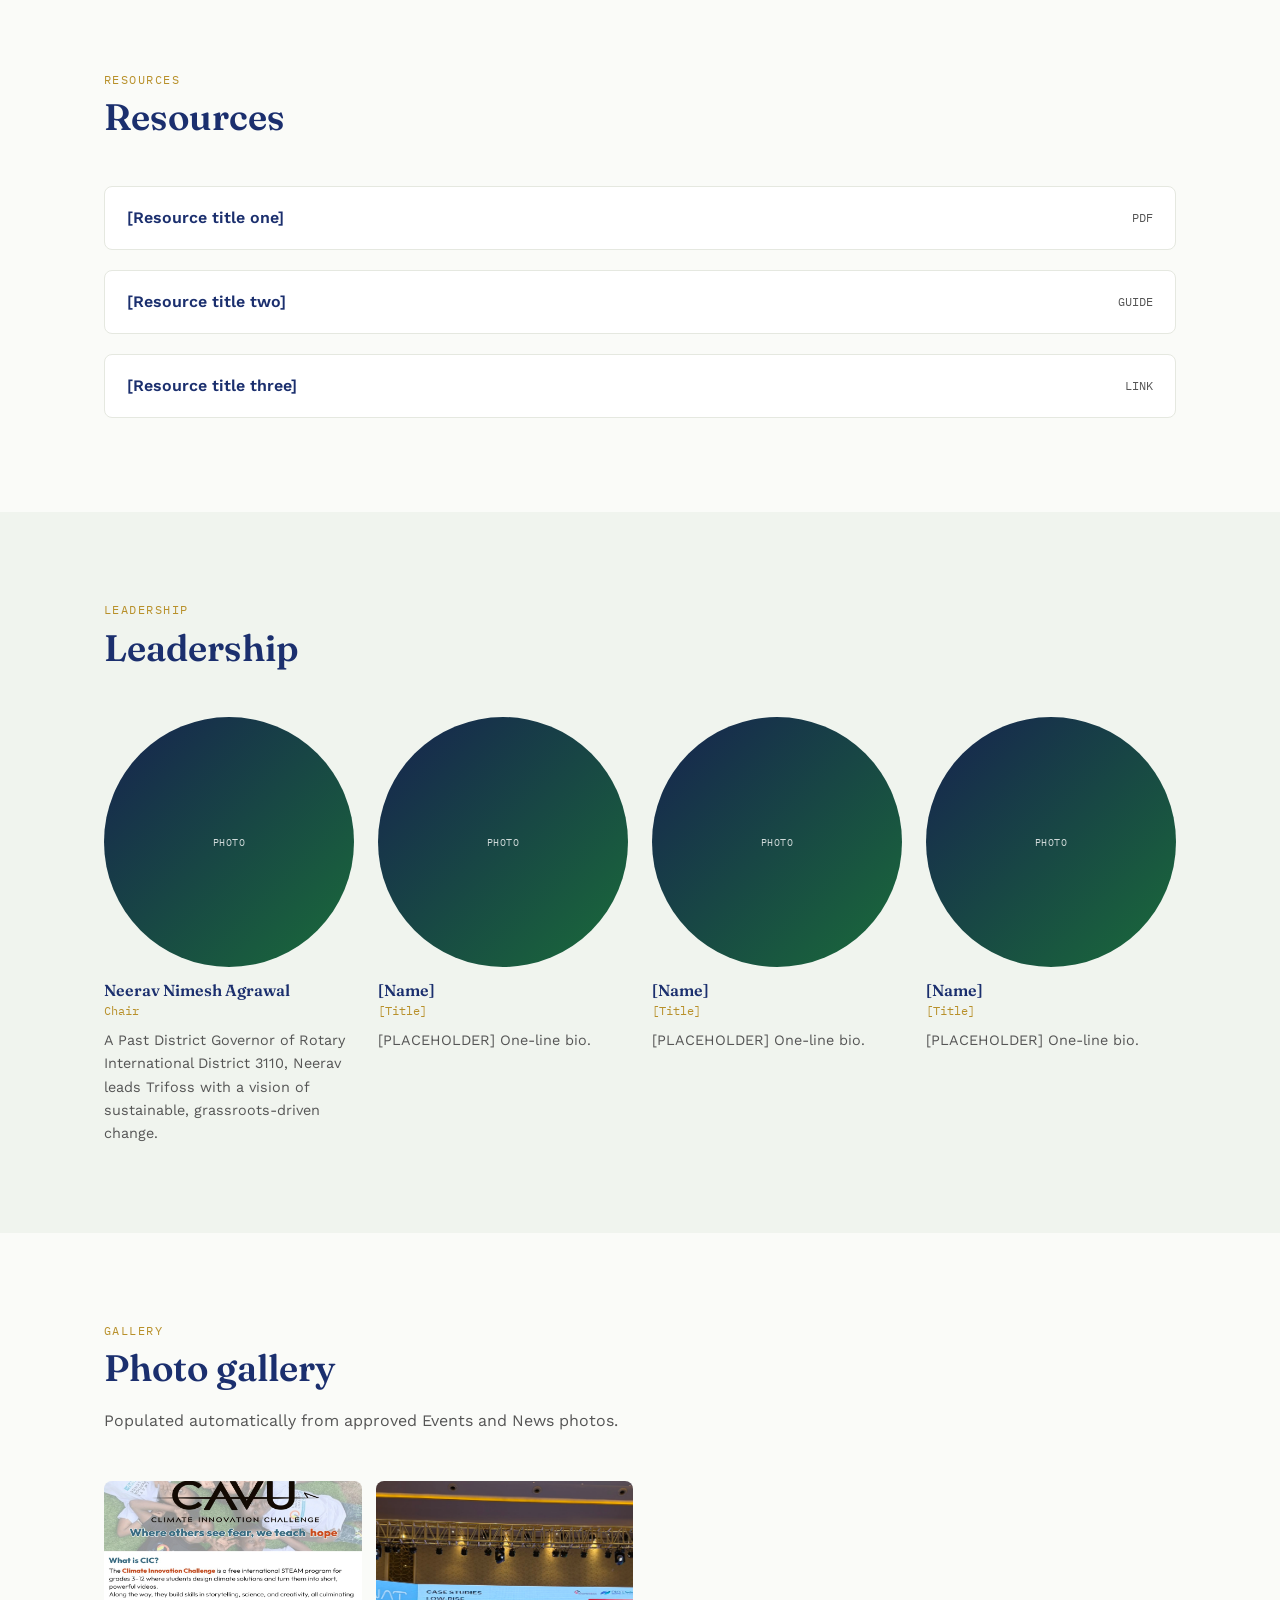
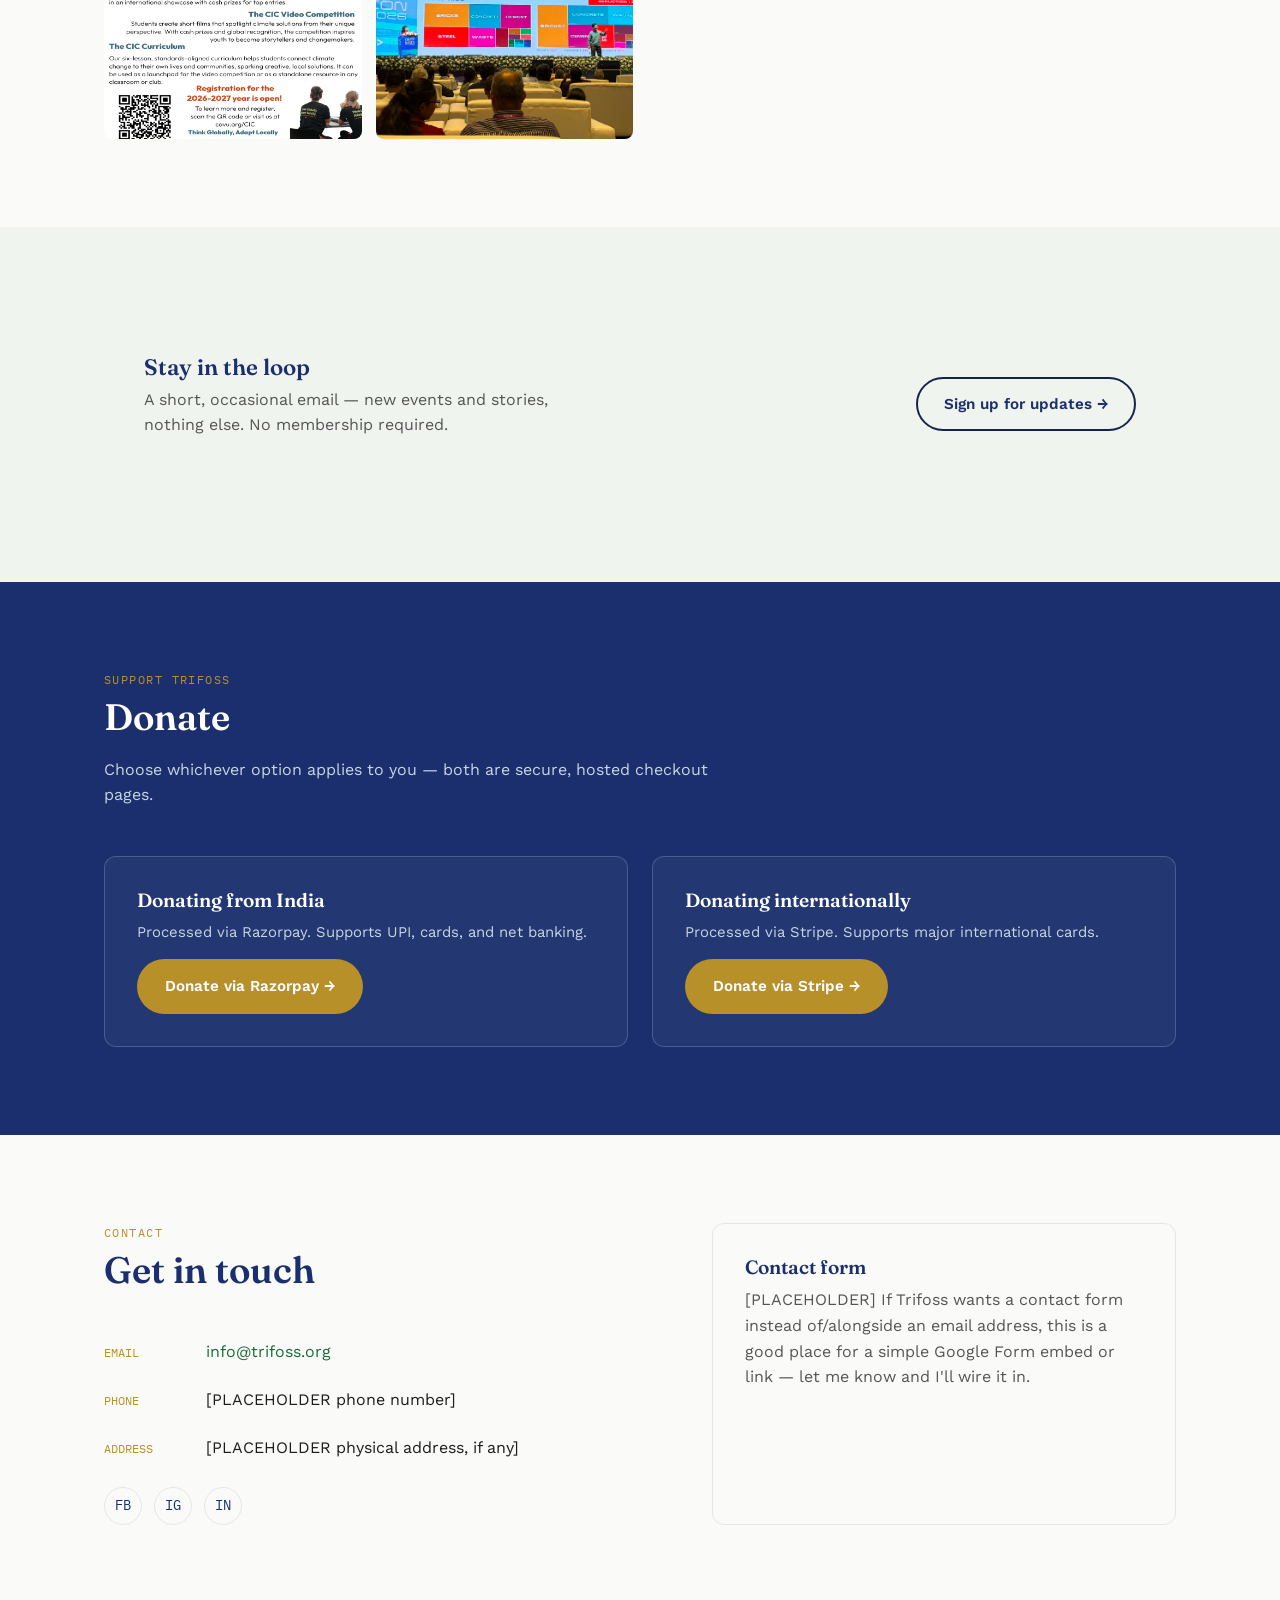
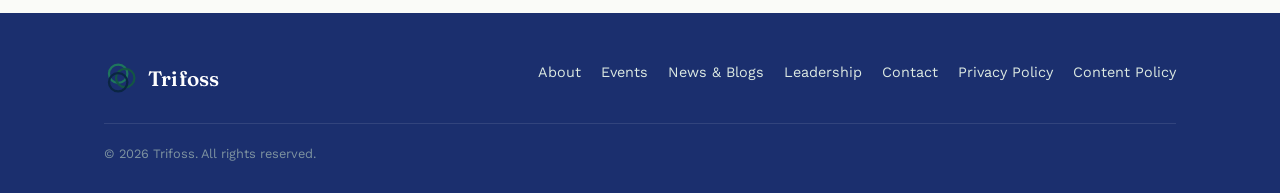
==== commit c09c6c16: "Route Submit an Event/Story links through the Content Policy page Homepage's Events/News submission " ====
--- a/index.html
+++ b/index.html
@@ -157,7 +157,7 @@
         <h2>Upcoming events</h2>
         <p>Approved, moderator-reviewed events appear here automatically. Have one to share?
           <!-- TODO: replace with real Google Form ABC2 link -->
-          <a href="https://docs.google.com/forms/d/e/1FAIpQLSeHAcuIgdaCUx2pg2HE9Y5-T2iT-zu6yn7jvXffrV--PZ3Wzw/viewform" target="_blank" rel="noopener">Submit an event →</a>
+          <a href="content-policy.html">Submit an event →</a>
         </p>
       </div>
 
@@ -191,7 +191,7 @@
         <h2>Latest news &amp; stories</h2>
         <p>Approved stories appear here once reviewed. Have one to share?
           <!-- TODO: replace with real Google Form ABC3 link -->
-          <a href="https://docs.google.com/forms/d/e/1FAIpQLSeixN8uPAdDhEbSgLF8y0JpcAUPTpKf6lKBY6-9jUWh1yEDoA/viewform" target="_blank" rel="noopener">Submit a story →</a>
+          <a href="content-policy.html">Submit a story →</a>
         </p>
       </div>
 
--- a/assets/css/styles.css
+++ b/assets/css/styles.css
@@ -65,6 +65,24 @@
 p { margin: 0 0 1em; color: var(--ink-soft); }
 
 a { color: var(--sea-green); text-decoration: none; }
+
+/* Rendered Markdown content (Event/News body — see scripts/build.js renderMarkdown) */
+main blockquote {
+  border-left: 3px solid var(--gold);
+  margin: 20px 0;
+  padding: 4px 20px;
+  color: var(--ink-soft);
+  font-style: italic;
+}
+main code {
+  background: var(--mist);
+  padding: 2px 6px;
+  border-radius: 4px;
+  font-family: var(--font-mono);
+  font-size: 0.9em;
+}
+main ul, main ol { margin: 0 0 1em; padding-left: 1.4em; }
+main li { margin-bottom: 0.4em; }
 a:hover { text-decoration: underline; }
 
 a:focus-visible,
